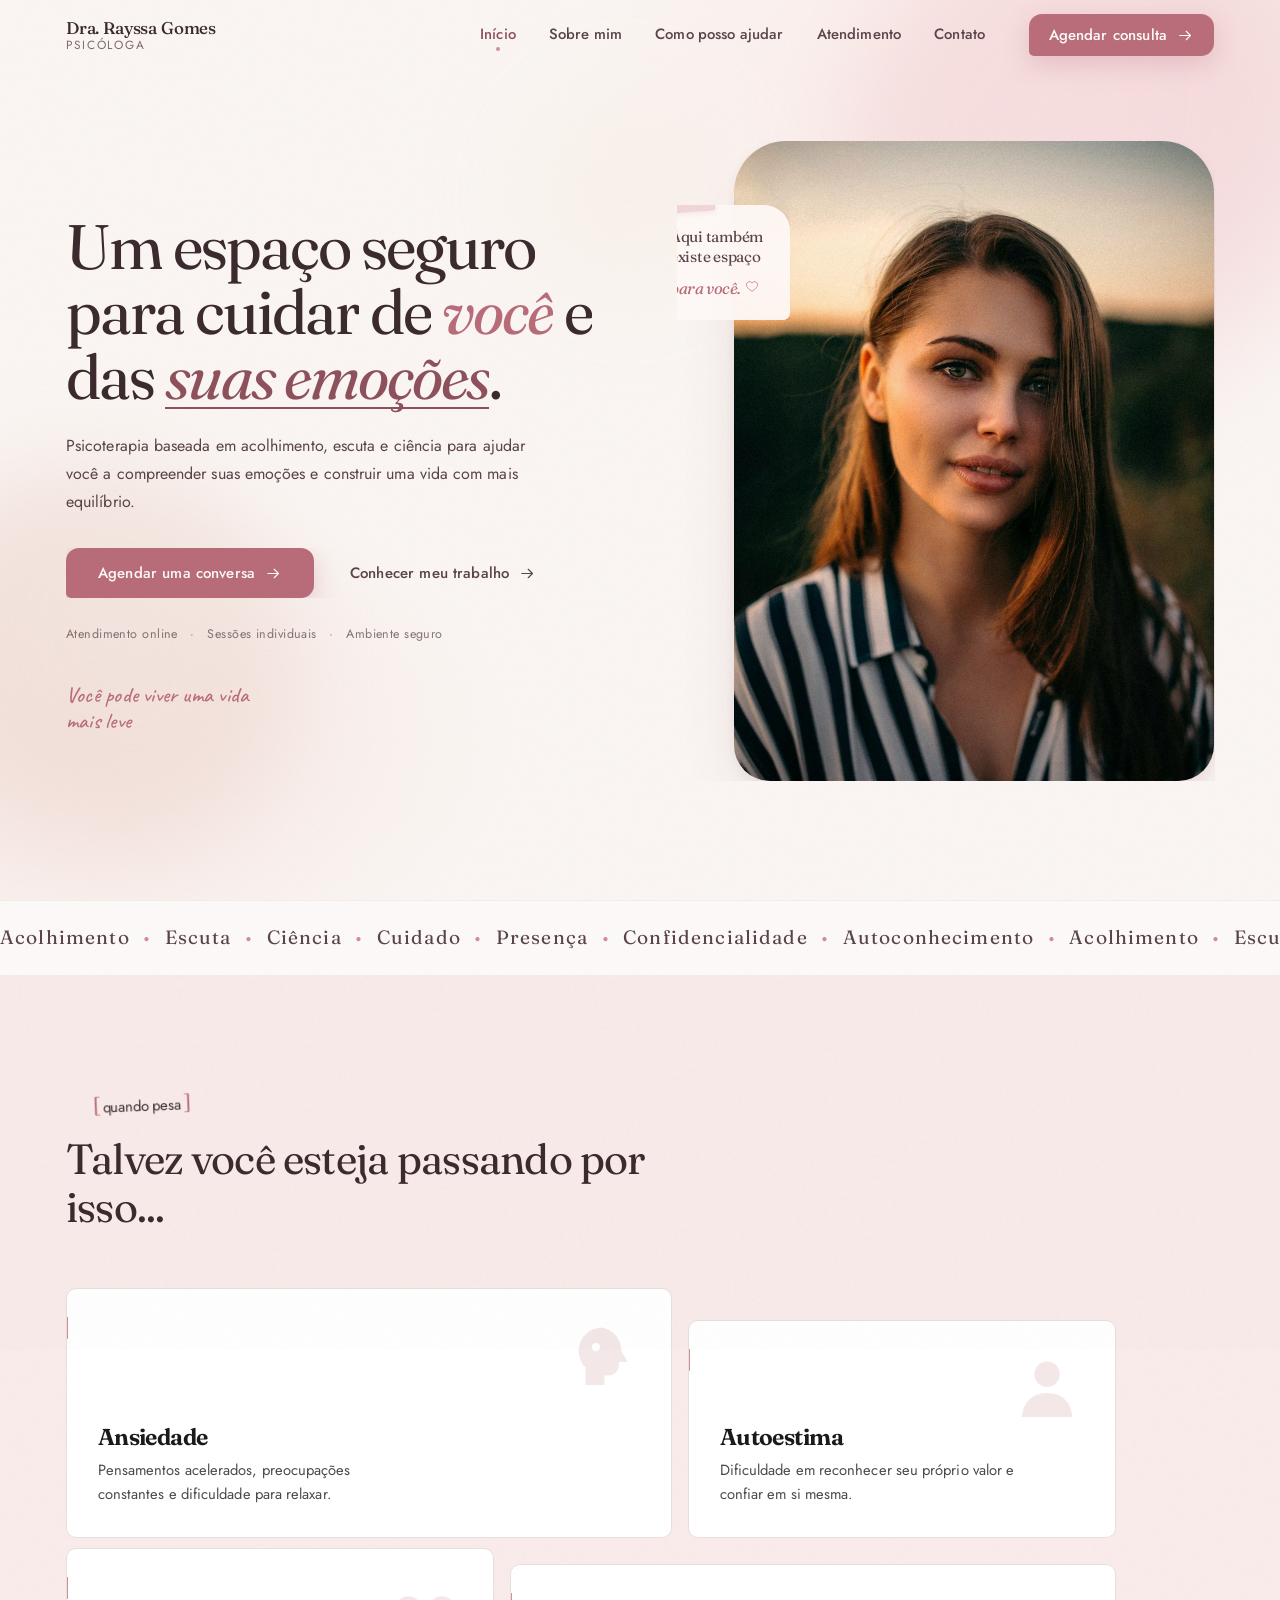
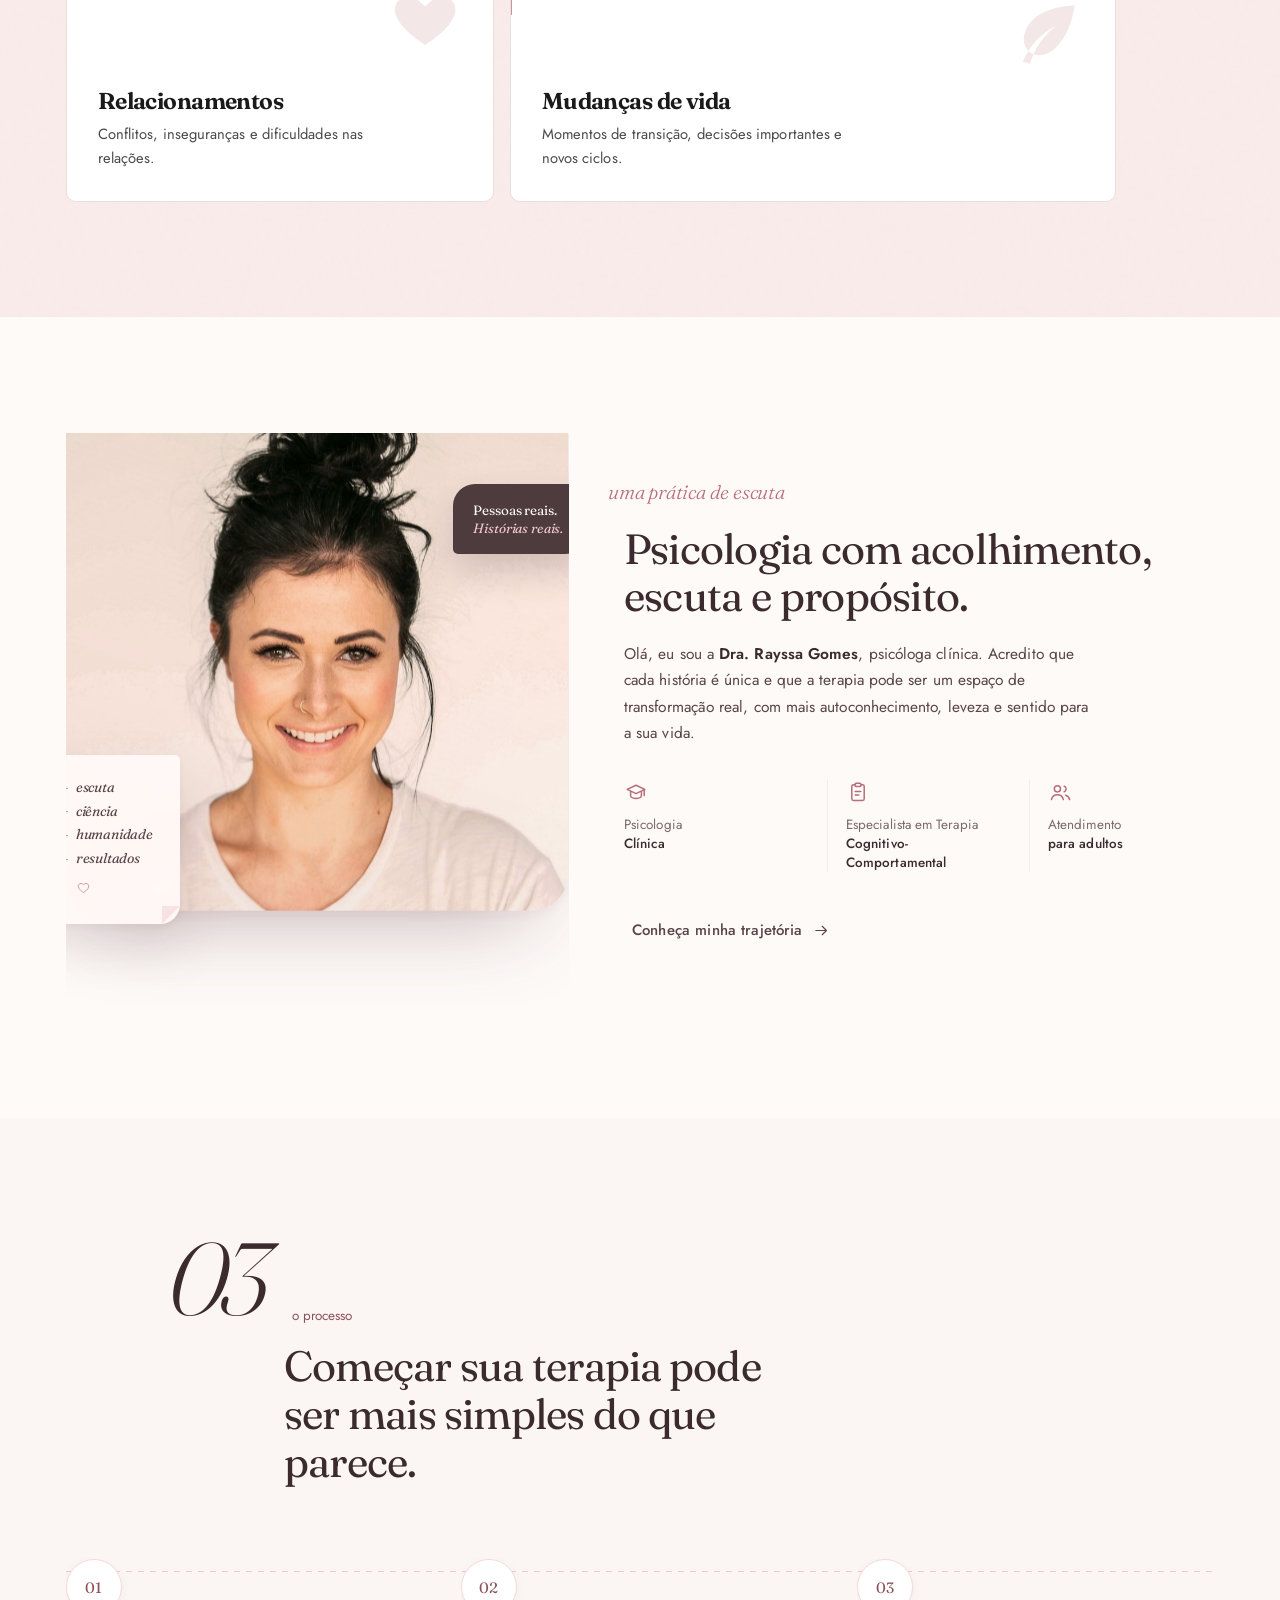
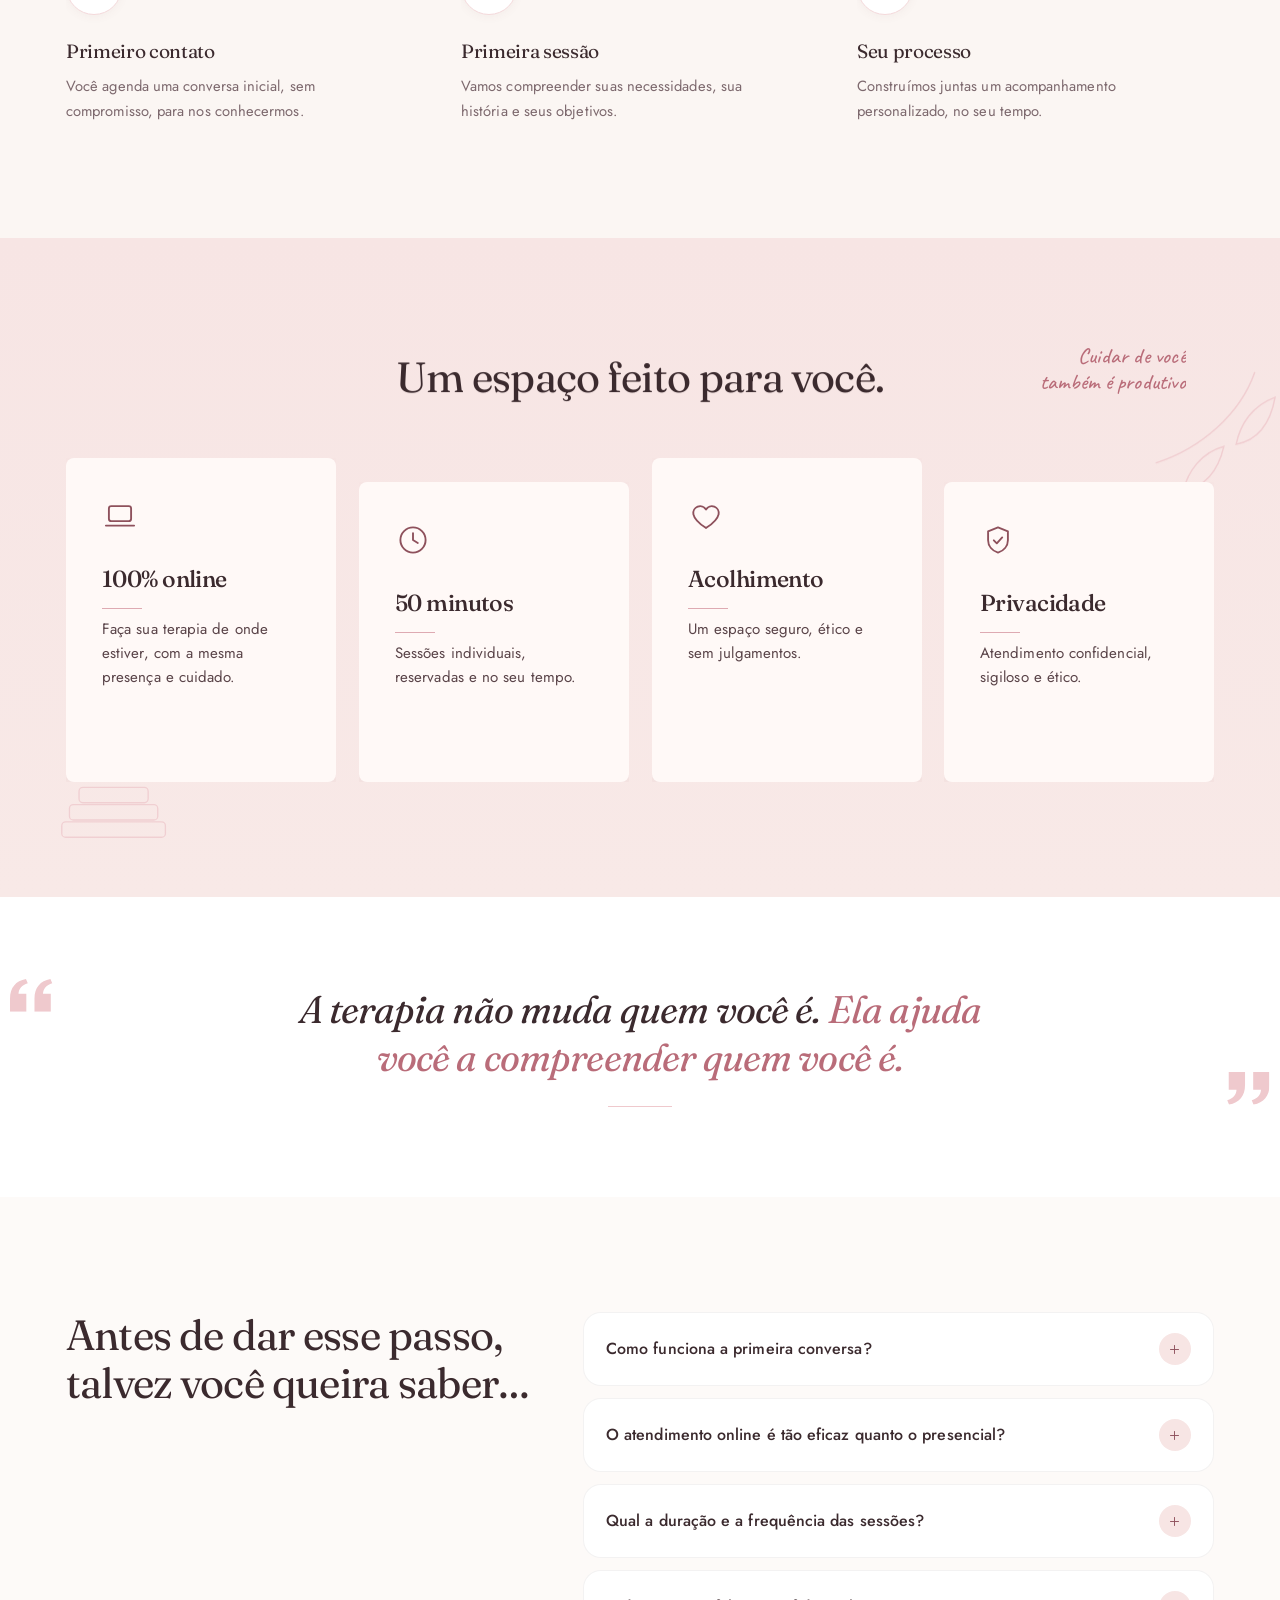
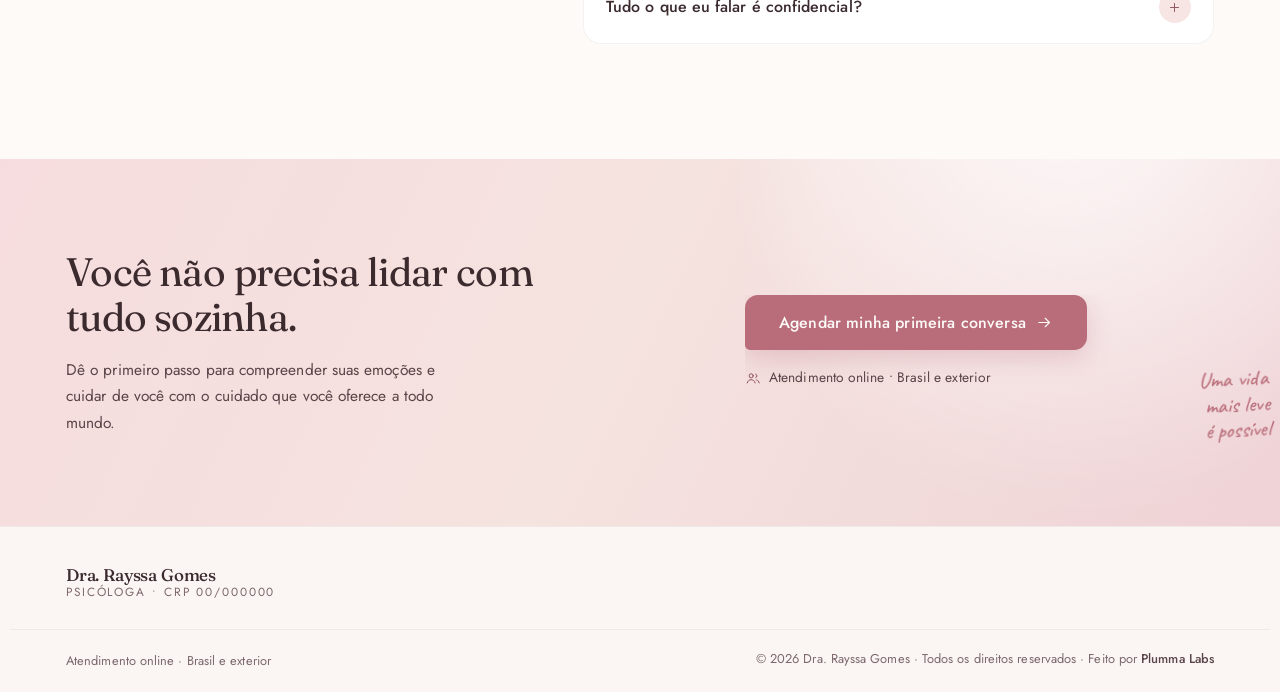
==== index.html @ 76b337b7 "add" ====
<!DOCTYPE html>
<html lang="pt-BR">

<head>
    <meta charset="utf-8">
    <meta name="viewport" content="width=device-width, initial-scale=1, viewport-fit=cover">
    <title>Dra. Rayssa Gomes — Psicóloga | Terapia online com acolhimento, escuta e propósito</title>
    <meta name="description"
        content="Psicoterapia online baseada em acolhimento, escuta e ciência. Um espaço seguro para compreender suas emoções e construir uma vida com mais equilíbrio. CRP 00/000000.">
    <meta name="theme-color" content="#FBF6F3">
    <meta property="og:title" content="Dra. Rayssa Gomes — Psicóloga Clínica">
    <meta property="og:description"
        content="Um espaço seguro para cuidar de você e das suas emoções. Terapia online, individual e confidencial.">
    <meta property="og:type" content="website">
    <meta property="og:locale" content="pt_BR">
    <link rel="icon"
        href="data:image/svg+xml,%3Csvg xmlns='http://www.w3.org/2000/svg' viewBox='0 0 32 32'%3E%3Ccircle cx='16' cy='16' r='15' fill='%23F3DCDD'/%3E%3Cpath d='M16 24c0-6 3-10 8-11-1 6-4 10-8 11Zm0 0c0-6-3-10-8-11 1 6 4 10 8 11Z' fill='%23C4757F'/%3E%3C/svg%3E">
    <link rel="stylesheet" href="assets/css/fonts.css">
    <link rel="preload" as="font" type="font/woff2"
        href="assets/fonts/6NU78FyLNQOQZAnv9bYEvDiIdE9Ea92uemAk_WBq8U_9v0c2Wa0KxC9TeA.woff2" crossorigin>
    <link rel="preload" as="font" type="font/woff2" href="assets/fonts/92zatBhPNqw73oTd4g.woff2" crossorigin>
    <link rel="preload" as="image" href="assets/img/hero.jpg">
    <link rel="stylesheet" href="assets/css/style.css">
</head>

<body>

    <!-- ===== Ícones / ilustrações (sprite SVG) ===== -->
    <svg width="0" height="0" style="position:absolute" aria-hidden="true" focusable="false">
        <defs>
            <symbol id="i-arrow" viewBox="0 0 24 24">
                <path d="M4 12h15m-6-6 6 6-6 6" />
            </symbol>
            <symbol id="i-brain" viewBox="0 0 24 24">
                <path
                    d="M12 4.6v15.2M9.6 4.9A3.2 3.2 0 0 0 5.1 8a2.8 2.8 0 0 0-1.4 5 3 3 0 0 0 1.6 4.6A3 3 0 0 0 9.6 20.3V4.9Zm4.8 0A3.2 3.2 0 0 1 18.9 8a2.8 2.8 0 0 1 1.4 5 3 3 0 0 1-1.6 4.6 3 3 0 0 1-4.3 2.7V4.9Z" />
            </symbol>
            <symbol id="i-self" viewBox="0 0 24 24">
                <circle cx="12" cy="8.4" r="3.6" />
                <path d="M4.8 20.2c1-3.6 3.8-5.6 7.2-5.6s6.2 2 7.2 5.6" />
            </symbol>
            <symbol id="i-heart" viewBox="0 0 24 24">
                <path
                    d="M12 20c-1-.7-7.4-4.5-8.4-9.1A4.6 4.6 0 0 1 12 7.6a4.6 4.6 0 0 1 8.4 3.3C19.4 15.5 13 19.3 12 20Z" />
            </symbol>
            <symbol id="i-leaf" viewBox="0 0 24 24">
                <path d="M20 4c0 9.2-5 14.4-12.2 15.4C7.2 10.2 11.6 4.9 20 4Z" />
                <path d="M7.6 20c1.3-4.6 4.2-8.2 8.4-10.4" />
            </symbol>
            <symbol id="i-mind-solid" viewBox="0 0 24 24">
                <path fill="currentColor" stroke="none"
                    d="M11.7 2.4a7.6 7.6 0 0 0-7.6 7.6c0 2.1.86 4 2.25 5.38V21h6.05v-3.08h1.38a3.35 3.35 0 0 0 3.35-3.35v-1.02H20l-2.13-3.42A7.6 7.6 0 0 0 11.7 2.4Zm-2.05 5a1.35 1.35 0 1 1 0 2.7 1.35 1.35 0 0 1 0-2.7Z" />
            </symbol>
            <symbol id="i-person-solid" viewBox="0 0 24 24">
                <circle cx="12" cy="7.2" r="4.1" fill="currentColor" stroke="none" />
                <path fill="currentColor" stroke="none"
                    d="M3.8 21c.55-5.05 3.45-7.75 8.2-7.75s7.65 2.7 8.2 7.75H3.8Z" />
            </symbol>
            <symbol id="i-heart-solid" viewBox="0 0 24 24">
                <path fill="currentColor" stroke="none"
                    d="M12 21S3.7 16.1 2.35 10.78C1.3 6.58 6.08 3.48 9.42 6.3L12 8.5l2.58-2.2c3.34-2.82 8.12.28 7.07 4.48C20.3 16.1 12 21 12 21Z" />
            </symbol>
            <symbol id="i-leaf-solid" viewBox="0 0 24 24">
                <path fill="currentColor" stroke="none"
                    d="M20.9 3.1C13.05 3.4 7.25 6.12 5.08 11.06c-1.25 2.85-.55 5.62 1.35 7.13 2.18 1.73 5.73 1.15 8.42-1.5 3.35-3.3 5.2-8.03 6.05-13.59ZM4.15 21.2c2.3-5.3 5.92-9.18 10.9-11.7-4.2 3.2-7.12 7.4-8.65 12.5l-2.25-.8Z" />
            </symbol>
            <symbol id="i-grad" viewBox="0 0 24 24">
                <path d="M3.2 9.4 12 5.2l8.8 4.2L12 13.6 3.2 9.4Z" />
                <path d="M6.6 11.4v4.3c0 1.5 2.5 2.7 5.4 2.7s5.4-1.2 5.4-2.7v-4.3M20.2 10v5.6" />
            </symbol>
            <symbol id="i-clip" viewBox="0 0 24 24">
                <path
                    d="M9 4.8H7.4A1.6 1.6 0 0 0 5.8 6.4v12.4a1.6 1.6 0 0 0 1.6 1.6h9.2a1.6 1.6 0 0 0 1.6-1.6V6.4a1.6 1.6 0 0 0-1.6-1.6H15" />
                <rect x="9" y="3.2" width="6" height="3.2" rx="1.2" />
                <path d="M9.2 11.4h5.6M9.2 15h3.6" />
            </symbol>
            <symbol id="i-users" viewBox="0 0 24 24">
                <circle cx="9.4" cy="8.8" r="3.1" />
                <path d="M3.4 19.6c.8-3.1 3.1-4.9 6-4.9s5.2 1.8 6 4.9" />
                <path d="M16.2 6.2a3 3 0 0 1 0 5.6M17.6 15.2c2.1.5 3.5 2.1 4 4.4" />
            </symbol>
            <symbol id="i-laptop" viewBox="0 0 24 24">
                <rect x="4.6" y="5.4" width="14.8" height="10" rx="1.6" />
                <path d="M2.6 18.4h18.8" />
            </symbol>
            <symbol id="i-clock" viewBox="0 0 24 24">
                <circle cx="12" cy="12" r="8.4" />
                <path d="M12 7.4V12l3.2 2" />
            </symbol>
            <symbol id="i-shield" viewBox="0 0 24 24">
                <path d="M12 3.6 5.4 6.2v5.9c0 4 2.8 7.1 6.6 8.3 3.8-1.2 6.6-4.3 6.6-8.3V6.2L12 3.6Z" />
                <path d="m9.2 12.2 2 2 3.6-3.9" />
            </symbol>
            <symbol id="i-check" viewBox="0 0 24 24">
                <circle cx="12" cy="12" r="8.6" />
                <path d="m8.4 12.2 2.4 2.4 4.8-5.2" />
            </symbol>
            <symbol id="i-quote" viewBox="0 0 48 36">
                <path
                    d="M0 36V21.6C0 9.6 6.4 2 17.6 0l2 4.8C13.2 6.8 9.6 11 9.4 16.4H18V36H0Zm27 0V21.6C27 9.6 33.4 2 44.6 0l2 4.8C40.2 6.8 36.6 11 36.4 16.4H45V36H27Z" />
            </symbol>
            <symbol id="i-ig" viewBox="0 0 24 24">
                <rect x="3.6" y="3.6" width="16.8" height="16.8" rx="5" />
                <circle cx="12" cy="12" r="3.9" />
                <circle cx="16.9" cy="7.1" r="1" />
            </symbol>
            <symbol id="i-whatsapp" viewBox="0 0 24 24">
                <path fill="currentColor" stroke="none"
                    d="M12.04 2A9.98 9.98 0 0 0 3.38 16.95L2 22l5.2-1.36A10 10 0 1 0 12.04 2Zm0 18.18a8.1 8.1 0 0 1-4.13-1.13l-.3-.18-3.08.81.82-3-.2-.31a8.13 8.13 0 1 1 6.89 3.81Zm4.46-6.09c-.24-.12-1.44-.71-1.66-.79-.22-.08-.38-.12-.54.12-.16.24-.62.79-.76.95-.14.16-.28.18-.52.06-.24-.12-1.03-.38-1.96-1.21-.72-.64-1.21-1.44-1.35-1.68-.14-.24-.01-.37.1-.49.11-.11.24-.28.36-.42.12-.14.16-.24.24-.4.08-.16.04-.3-.02-.42-.06-.12-.54-1.3-.74-1.78-.2-.47-.4-.41-.54-.42h-.46c-.16 0-.42.06-.64.3-.22.24-.84.82-.84 2s.86 2.32.98 2.48c.12.16 1.69 2.58 4.1 3.62.57.25 1.02.4 1.37.51.58.18 1.1.16 1.51.1.46-.07 1.44-.59 1.64-1.16.2-.57.2-1.06.14-1.16-.06-.1-.22-.16-.46-.28Z" />
            </symbol>
            <symbol id="i-mail" viewBox="0 0 24 24">
                <rect x="3.4" y="5.4" width="17.2" height="13.2" rx="2" />
                <path d="m4.4 7.2 7.6 5.6 7.6-5.6" />
            </symbol>
            <symbol id="i-plus" viewBox="0 0 24 24">
                <path d="M12 5.6v12.8M5.6 12h12.8" />
            </symbol>
            <symbol id="i-flower" viewBox="0 0 120 120">
                <path
                    d="M60 22c8 8 8 18 0 26-8-8-8-18 0-26Zm0 76c-8-8-8-18 0-26 8 8 8 18 0 26ZM22 60c8-8 18-8 26 0-8 8-18 8-26 0Zm76 0c-8 8-18 8-26 0 8-8 18-8 26 0Z" />
                <circle cx="60" cy="60" r="7" />
            </symbol>
        </defs>
    </svg>

    <a class="skip-link" href="#inicio">Ir para o conteúdo principal</a>

    <!-- ===== Preloader ===== -->
    <div class="loader" id="loader" aria-hidden="true">
        <div class="loader__inner">
            <span class="loader__name">Dra. Rayssa Gomes</span>
            <span class="loader__bar"><i></i></span>
        </div>
    </div>

    <!-- ===== Camada decorativa global ===== -->
    <div class="grain" aria-hidden="true"></div>
    <div class="progress" aria-hidden="true"><i id="progressBar"></i></div>
    <!-- ===== Cabeçalho ===== -->
    <header class="nav" id="nav">
        <div class="nav__inner wrap">
            <a class="brand" href="#inicio" aria-label="Dra. Rayssa Gomes — início">
               
                <span class="brand__text">
                    <strong>Dra. Rayssa Gomes</strong>
                    <em>Psicóloga</em>
                </span>
            </a>

            <nav class="nav__links" aria-label="Navegação principal">
                <a href="#inicio" class="button button--ghost nav__link is-active">Início</a>
                <a href="#sobre" class="button button--ghost nav__link">Sobre mim</a>
                <a href="#como-posso-ajudar" class="button button--ghost nav__link">Como posso ajudar</a>
                <a href="#atendimento" class="button button--ghost nav__link">Atendimento</a>
                <a href="#contato" class="button button--ghost nav__link">Contato</a>
            </nav>

            <a href="#contato" class="button button--primary button--compact nav__cta" data-whatsapp data-ripple>
                <span>Agendar consulta</span>
                <svg class="button__arrow" aria-hidden="true"><use href="#i-arrow" /></svg>
            </a>

            <button class="button button--icon burger" id="burger" aria-label="Abrir menu" aria-expanded="false" aria-controls="menu">
                <span></span><span></span>
            </button>
        </div>
    </header>

    <!-- ===== Menu mobile ===== -->
    <div class="menu" id="menu" aria-hidden="true">
        <div class="menu__bg" aria-hidden="true"></div>
        <nav class="menu__links" aria-label="Menu">
            <a href="#inicio"><i>01</i>Início</a>
            <a href="#sobre"><i>02</i>Sobre mim</a>
            <a href="#como-posso-ajudar"><i>03</i>Como posso ajudar</a>
            <a href="#atendimento"><i>04</i>Atendimento</a>
            <a href="#beneficios"><i>05</i>Benefícios</a>
            <a href="#contato"><i>06</i>Contato</a>
        </nav>
        <div class="menu__foot">
            <p class="script">Uma vida mais leve é possível</p>
            <a href="#contato" class="button button--primary" data-whatsapp data-ripple><span>Agendar consulta</span><svg class="button__arrow" aria-hidden="true">
                    <use href="#i-arrow" />
                </svg></a>
        </div>
    </div>

    <main id="inicio">

        <!-- ================= HERO ================= -->
        <section class="hero" id="hero">
            <div class="hero__bg" aria-hidden="true">
                <span class="blob blob--1" data-var data-parallax="0.06" data-mouse="0.05"></span>
                <span class="blob blob--2" data-var data-parallax="0.1" data-mouse="-0.04"></span>
                <span class="blob blob--3" data-var data-parallax="0.04"></span>
            </div>

            <div class="wrap hero__grid">
                <div class="hero__copy">

                    <h1 class="hero__title" data-split="chars">
                        Um espaço seguro para cuidar de <em>você</em> e das <em class="u">suas emoções</em>.
                    </h1>

                    <p class="hero__lead" data-reveal="up" data-delay="1">
                        Psicoterapia baseada em acolhimento, escuta e ciência para ajudar você a compreender
                        suas emoções e construir uma vida com mais equilíbrio.
                    </p>

                    <div class="hero__actions" data-reveal="up" data-delay="2">
                        <a href="#contato" class="button button--primary" data-whatsapp data-ripple>
                            <span>Agendar uma conversa</span>
                            <svg class="button__arrow" aria-hidden="true"><use href="#i-arrow" /></svg>
                        </a>
                        <a href="https://www.instagram.com/rayssagomespsi" class="button button--secondary">
                            <span>Conhecer meu trabalho</span>
                            <svg class="button__arrow" aria-hidden="true"><use href="#i-arrow" /></svg>
                        </a>
                    </div>

                    <p class="hero__trust" data-reveal="up" data-delay="3">
                        Atendimento online <span aria-hidden="true">·</span> Sessões individuais
                        <span aria-hidden="true">·</span> Ambiente seguro
                    </p>

                    <p class="script script--hero-note" data-reveal="fade" data-delay="4" aria-hidden="true">
                        Você pode viver uma vida mais leve
                    </p>
                </div>

                <div class="hero__visual" data-reveal="mask" data-delay="1">
                    <div class="hero__photo" data-mouse="0.018">
                        <img src="assets/img/hero.jpg" width="900" height="1200"
                            alt="Retrato da Dra. Rayssa Gomes sorrindo em luz natural" fetchpriority="high">
                        <span class="hero__wash" aria-hidden="true"></span>
                    </div>

                    <div class="note note--frame" data-reveal="scale" data-delay="4" aria-hidden="true">
                        <span>Aqui também<br>existe espaço<br><em>para você.</em></span>
                        <svg class="note__leaf" viewBox="0 0 24 24">
                            <use href="#i-heart" />
                        </svg>
                    </div>
                </div>
            </div>
        </section>

        <!-- ================= FAIXA / MARQUEE ================= -->
        <div class="marquee" aria-hidden="true">
            <div class="marquee__track" id="marqueeTrack">
                <span>Acolhimento<i>•</i>Escuta<i>•</i>Ciência<i>•</i>Cuidado<i>•</i>Presença<i>•</i>Confidencialidade<i>•</i>Autoconhecimento<i>•</i></span>
            </div>
        </div>

        <!-- ================= VOCÊ SE IDENTIFICA ================= -->
        <section class="sec sec--tint identify" id="como-posso-ajudar">
            <div class="wrap">
                <header class="sec__head">
                    <p class="eyebrow eyebrow--fragment" data-reveal="fade"><span aria-hidden="true">[</span> quando
                        pesa <span aria-hidden="true">]</span></p>
                    <h2 class="sec__title" data-split="words">Talvez você esteja passando por isso...</h2>
                </header>

                <ul class="care-grid" data-stagger>
                    <li class="care-card" data-reveal="up">
                        <span class="care-card__visual" aria-hidden="true"><svg class="ico"><use href="#i-mind-solid" /></svg></span>
                        <div class="care-card__copy">
                            <h3>Ansiedade</h3>
                            <p>Pensamentos acelerados, preocupações constantes e dificuldade para relaxar.</p>
                        </div>
                    </li>
                    <li class="care-card" data-reveal="up">
                        <span class="care-card__visual" aria-hidden="true"><svg class="ico"><use href="#i-person-solid" /></svg></span>
                        <div class="care-card__copy">
                            <h3>Autoestima</h3>
                            <p>Dificuldade em reconhecer seu próprio valor e confiar em si mesma.</p>
                        </div>
                    </li>
                    <li class="care-card" data-reveal="up">
                        <span class="care-card__visual" aria-hidden="true"><svg class="ico"><use href="#i-heart-solid" /></svg></span>
                        <div class="care-card__copy">
                            <h3>Relacionamentos</h3>
                            <p>Conflitos, inseguranças e dificuldades nas relações.</p>
                        </div>
                    </li>
                    <li class="care-card" data-reveal="up">
                        <span class="care-card__visual" aria-hidden="true"><svg class="ico"><use href="#i-leaf-solid" /></svg></span>
                        <div class="care-card__copy">
                            <h3>Mudanças de vida</h3>
                            <p>Momentos de transição, decisões importantes e novos ciclos.</p>
                        </div>
                    </li>
                </ul>
            </div>
        </section>

        <!-- ================= SOBRE ================= -->
        <section class="sec about" id="sobre">
            <div class="wrap about__grid">
                <div class="about__visual" data-reveal="clip">
                    <div class="about__photo" data-parallax="0.05">
                        <img src="assets/img/about.jpg" width="880" height="1000" loading="lazy"
                            alt="Dra. Rayssa Gomes em ambiente claro e acolhedor">
                        <span class="about__wash" aria-hidden="true"></span>
                    </div>
                    <div class="note note--list" aria-hidden="true">
                        <ul>
                            <li>Escuta</li>
                            <li>Ciência</li>
                            <li>Humanidade</li>
                            <li>Resultados</li>
                        </ul>
                        <svg class="note__leaf" viewBox="0 0 24 24">
                            <use href="#i-heart" />
                        </svg>
                    </div>
                    <div class="note note--stack" aria-hidden="true">
                        <span>Pessoas reais.<br><em>Histórias reais.</em></span>
                    </div>
                </div>

                <div class="about__copy">
                    <p class="eyebrow eyebrow--italic" data-reveal="fade">uma prática de escuta</p>
                    <h2 class="sec__title" data-split="words">Psicologia com acolhimento, escuta e propósito.</h2>
                    <p class="about__lead" data-reveal="up">
                        Olá, eu sou a <strong>Dra. Rayssa Gomes</strong>, psicóloga clínica. Acredito que cada
                        história é única e que a terapia pode ser um espaço de transformação real, com mais
                        autoconhecimento, leveza e sentido para a sua vida.
                    </p>

                    <ul class="feats" data-stagger>
                        <li data-reveal="up"><svg class="ico">
                                <use href="#i-grad" />
                            </svg><span>Psicologia<br><b>Clínica</b></span></li>
                        <li data-reveal="up"><svg class="ico">
                                <use href="#i-clip" />
                            </svg><span>Especialista em Terapia<br><b>Cognitivo-Comportamental</b></span></li>
                        <li data-reveal="up"><svg class="ico">
                                <use href="#i-users" />
                            </svg><span>Atendimento<br><b>para adultos</b></span></li>
                    </ul>

                    <a href="#atendimento" class="button button--secondary" data-reveal="up">
                        <span>Conheça minha trajetória</span>
                        <svg class="button__arrow" aria-hidden="true">
                            <use href="#i-arrow" />
                        </svg>
                    </a>
                </div>
            </div>
        </section>

        <!-- ================= COMO FUNCIONA ================= -->
        <section class="sec steps" id="atendimento">
            <div class="wrap">
                <header class="sec__head sec__head--steps">
                    <p class="eyebrow eyebrow--index" data-reveal="fade"><span>03</span><em>o processo</em></p>
                    <h2 class="sec__title" data-split="words">Começar sua terapia pode ser mais simples do que parece.
                    </h2>
                </header>

                <ol class="steps__list" id="stepsList">
                    <li class="step" data-reveal="up">
                        <span class="step__num">01</span>
                        <h3>Primeiro contato</h3>
                        <p>Você agenda uma conversa inicial, sem compromisso, para nos conhecermos.</p>
                    </li>
                    <li class="step" data-reveal="up">
                        <span class="step__num">02</span>
                        <h3>Primeira sessão</h3>
                        <p>Vamos compreender suas necessidades, sua história e seus objetivos.</p>
                    </li>
                    <li class="step" data-reveal="up">
                        <span class="step__num">03</span>
                        <h3>Seu processo</h3>
                        <p>Construímos juntas um acompanhamento personalizado, no seu tempo.</p>
                    </li>
                    <span class="steps__line" aria-hidden="true"><i id="stepsFill"></i></span>
                </ol>
            </div>
        </section>

        <!-- ================= BENEFÍCIOS ================= -->
        <section class="sec sec--tint benefits" id="beneficios">
            <span class="benefits__leaf" data-parallax="0.07" aria-hidden="true">
                <svg viewBox="0 0 200 260">
                    <path d="M150 20c-14 40-52 74-96 88" />
                    <path d="M170 44c-22 8-34 26-38 46 20-4 33-18 38-46Z" />
                    <path d="M120 92c-22 6-35 24-40 44 20-4 34-18 40-44Z" />
                    <path d="M72 146c-22 6-35 24-40 44 20-4 34-18 40-44Z" />
                </svg>
            </span>
            <span class="benefits__stack" aria-hidden="true">
                <svg viewBox="0 0 120 80">
                    <rect x="6" y="52" width="108" height="16" rx="4" />
                    <rect x="14" y="34" width="92" height="16" rx="4" />
                    <rect x="24" y="16" width="72" height="16" rx="4" />
                </svg>
            </span>

            <div class="wrap">
                <header class="sec__head sec__head--center">
                    <h2 class="sec__title" data-split="words">Um espaço feito para você.</h2>
                </header>

                <ul class="benefit-cards benefit-cards--editorial" data-stagger>
                    <li class="benefit-card" data-reveal="up">
                        <span class="benefit-card__ico" aria-hidden="true"><svg class="ico">
                                <use href="#i-laptop" />
                            </svg></span>
                        <h3>100% online</h3>
                        <span class="benefit-card__rule" aria-hidden="true"></span>
                        <p>Faça sua terapia de onde estiver, com a mesma presença e cuidado.</p>
                    </li>
                    <li class="benefit-card" data-reveal="up">
                        <span class="benefit-card__ico" aria-hidden="true"><svg class="ico">
                                <use href="#i-clock" />
                            </svg></span>
                        <h3>50 minutos</h3>
                        <span class="benefit-card__rule" aria-hidden="true"></span>
                        <p>Sessões individuais, reservadas e no seu tempo.</p>
                    </li>
                    <li class="benefit-card" data-reveal="up">
                        <span class="benefit-card__ico" aria-hidden="true"><svg class="ico">
                                <use href="#i-heart" />
                            </svg></span>
                        <h3>Acolhimento</h3>
                        <span class="benefit-card__rule" aria-hidden="true"></span>
                        <p>Um espaço seguro, ético e sem julgamentos.</p>
                    </li>
                    <li class="benefit-card" data-reveal="up">
                        <span class="benefit-card__ico" aria-hidden="true"><svg class="ico">
                                <use href="#i-shield" />
                            </svg></span>
                        <h3>Privacidade</h3>
                        <span class="benefit-card__rule" aria-hidden="true"></span>
                        <p>Atendimento confidencial, sigiloso e ético.</p>
                    </li>
                </ul>

                <p class="script script--benefits" data-reveal="fade" aria-hidden="true">Cuidar de você<br>também é
                    produtivo</p>
            </div>
        </section>

        <!-- ================= CITAÇÃO ================= -->
        <section class="quote">
            <div class="wrap quote__inner">
                <svg class="quote__mark quote__mark--l" viewBox="0 0 48 36" aria-hidden="true">
                    <use href="#i-quote" />
                </svg>
                <blockquote data-quote-reveal>
                    A terapia não muda quem você é. <em>Ela ajuda você a compreender quem você é.</em>
                </blockquote>
                <span class="quote__rule" aria-hidden="true"></span>
                <svg class="quote__mark quote__mark--r" viewBox="0 0 48 36" aria-hidden="true">
                    <use href="#i-quote" />
                </svg>
            </div>
        </section>

        <!-- ================= FAQ ================= -->
        <section class="sec faq">
            <div class="wrap faq__grid">
                <header class="sec__head">
                    <h2 class="sec__title" data-split="words">Antes de dar esse passo, talvez você queira saber…</h2>
                </header>

                <div class="faq__list" data-stagger>
                    <details class="qa" data-reveal="up" name="faq">
                        <summary><span>Como funciona a primeira conversa?</span><i class="qa__ico"><svg class="ico">
                                    <use href="#i-plus" />
                                </svg></i></summary>
                        <div class="qa__body">
                            <p>É um encontro online de 20 minutos, sem compromisso. Você conta um pouco do que está
                                vivendo, tira dúvidas e entendemos juntas se faz sentido seguir.</p>
                        </div>
                    </details>
                    <details class="qa" data-reveal="up" name="faq">
                        <summary><span>O atendimento online é tão eficaz quanto o presencial?</span><i
                                class="qa__ico"><svg class="ico">
                                    <use href="#i-plus" />
                                </svg></i></summary>
                        <div class="qa__body">
                            <p>Sim. A literatura científica aponta eficácia equivalente para a psicoterapia online em
                                quadros de ansiedade, humor e questões relacionais, quando há vínculo e método.</p>
                        </div>
                    </details>
                    <details class="qa" data-reveal="up" name="faq">
                        <summary><span>Qual a duração e a frequência das sessões?</span><i class="qa__ico"><svg
                                    class="ico">
                                    <use href="#i-plus" />
                                </svg></i></summary>
                        <div class="qa__body">
                            <p>As sessões duram 50 minutos e acontecem semanalmente. A constância é o que sustenta o
                                processo — mas o ritmo é sempre combinado com você.</p>
                        </div>
                    </details>
                    <details class="qa" data-reveal="up" name="faq">
                        <summary><span>Tudo o que eu falar é confidencial?</span><i class="qa__ico"><svg class="ico">
                                    <use href="#i-plus" />
                                </svg></i></summary>
                        <div class="qa__body">
                            <p>Absolutamente. O sigilo profissional é garantido pelo Código de Ética da Psicologia, com
                                as raras exceções previstas em lei, sempre conversadas com você.</p>
                        </div>
                    </details>
                </div>
            </div>
        </section>

        <!-- ================= CTA FINAL ================= -->
        <section class="cta" id="contato">
            <span class="cta__blob" aria-hidden="true"></span>
            <div class="wrap cta__inner">
                <div class="cta__copy">
                    <h2 class="cta__title" data-split="words">Você não precisa lidar com tudo sozinha.</h2>
                    <p data-reveal="up">Dê o primeiro passo para compreender suas emoções e cuidar de você com o cuidado
                        que você oferece a todo mundo.</p>
                </div>

                <div class="cta__actions" data-reveal="up">
                    <a href="#contato" class="button button--primary button--large" data-whatsapp data-ripple>
                        <span>Agendar minha primeira conversa</span>
                        <svg class="button__arrow" aria-hidden="true">
                            <use href="#i-arrow" />
                        </svg>
                    </a>
                    <p class="cta__meta"><svg class="ico">
                            <use href="#i-users" />
                        </svg>Atendimento online • Brasil e exterior</p>
                </div>

                <p class="script script--cta" aria-hidden="true">Uma vida<br>mais leve<br>é possível</p>
            </div>
        </section>

    </main>

    <!-- ================= RODAPÉ ================= -->
    <footer class="foot">
        <div class="wrap foot__inner">
            <div class="foot__brand">
                <span class="brand__text"><strong>Dra. Rayssa Gomes</strong><em>Psicóloga • CRP 00/000000</em></span>
            </div>
        </div>
        <div class="foot__base wrap">
            <span>Atendimento online · Brasil e exterior</span>
            <span>© 2026 Dra. Rayssa Gomes · Todos os direitos reservados · Feito por <a href="https://plumma.vercel.app" class="foot__link" target="_blank" rel="noopener noreferrer">Plumma Labs</a></span>
        </div>
    </footer>

    <!-- ===== Ação flutuante ===== -->
    <a href="#contato" class="fab" id="fab" data-whatsapp aria-label="Conversar pelo WhatsApp">
        <svg class="ico">
            <use href="#i-whatsapp" />
        </svg>
    </a>

    <script src="assets/js/main.js" defer></script>
</body>

</html>
---- assets/css/fonts.css ----
/* Fontes self-hosted — Fraunces, Jost, Caveat (subsets latin / latin-ext) */
/* latin-ext */
@font-face {
    font-family: 'Caveat';
    font-style: normal;
    font-weight: 500;
    font-display: swap;
    src: url(../fonts/Wnz6HAc5bAfYB2Q7aDYYmg8.woff2) format('woff2');
    unicode-range: U+0100-02BA, U+02BD-02C5, U+02C7-02CC, U+02CE-02D7, U+02DD-02FF, U+0304, U+0308, U+0329, U+1D00-1DBF, U+1E00-1E9F, U+1EF2-1EFF, U+2020, U+20A0-20AB, U+20AD-20C0, U+2113, U+2C60-2C7F, U+A720-A7FF;
}

/* latin */
@font-face {
    font-family: 'Caveat';
    font-style: normal;
    font-weight: 500;
    font-display: swap;
    src: url(../fonts/Wnz6HAc5bAfYB2Q7ZjYY.woff2) format('woff2');
    unicode-range: U+0000-00FF, U+0131, U+0152-0153, U+02BB-02BC, U+02C6, U+02DA, U+02DC, U+0304, U+0308, U+0329, U+2000-206F, U+20AC, U+2122, U+2191, U+2193, U+2212, U+2215, U+FEFF, U+FFFD;
}

/* latin-ext */
@font-face {
    font-family: 'Caveat';
    font-style: normal;
    font-weight: 600;
    font-display: swap;
    src: url(../fonts/Wnz6HAc5bAfYB2Q7aDYYmg8.woff2) format('woff2');
    unicode-range: U+0100-02BA, U+02BD-02C5, U+02C7-02CC, U+02CE-02D7, U+02DD-02FF, U+0304, U+0308, U+0329, U+1D00-1DBF, U+1E00-1E9F, U+1EF2-1EFF, U+2020, U+20A0-20AB, U+20AD-20C0, U+2113, U+2C60-2C7F, U+A720-A7FF;
}

/* latin */
@font-face {
    font-family: 'Caveat';
    font-style: normal;
    font-weight: 600;
    font-display: swap;
    src: url(../fonts/Wnz6HAc5bAfYB2Q7ZjYY.woff2) format('woff2');
    unicode-range: U+0000-00FF, U+0131, U+0152-0153, U+02BB-02BC, U+02C6, U+02DA, U+02DC, U+0304, U+0308, U+0329, U+2000-206F, U+20AC, U+2122, U+2191, U+2193, U+2212, U+2215, U+FEFF, U+FFFD;
}

/* latin-ext */
@font-face {
    font-family: 'Fraunces';
    font-style: italic;
    font-weight: 300 600;
    font-display: swap;
    src: url(../fonts/6NU58FyLNQOQZAnv9ZwNjucMHVn85Ni7emAe9lKqZTnbB-gzTK0K1ChjdPeQ_5Y.woff2) format('woff2');
    unicode-range: U+0100-02BA, U+02BD-02C5, U+02C7-02CC, U+02CE-02D7, U+02DD-02FF, U+0304, U+0308, U+0329, U+1D00-1DBF, U+1E00-1E9F, U+1EF2-1EFF, U+2020, U+20A0-20AB, U+20AD-20C0, U+2113, U+2C60-2C7F, U+A720-A7FF;
}

/* latin */
@font-face {
    font-family: 'Fraunces';
    font-style: italic;
    font-weight: 300 600;
    font-display: swap;
    src: url(../fonts/6NU58FyLNQOQZAnv9ZwNjucMHVn85Ni7emAe9lKqZTnbB-gzTK0K1ChjeveQ.woff2) format('woff2');
    unicode-range: U+0000-00FF, U+0131, U+0152-0153, U+02BB-02BC, U+02C6, U+02DA, U+02DC, U+0304, U+0308, U+0329, U+2000-206F, U+20AC, U+2122, U+2191, U+2193, U+2212, U+2215, U+FEFF, U+FFFD;
}

/* latin-ext */
@font-face {
    font-family: 'Fraunces';
    font-style: normal;
    font-weight: 300 700;
    font-display: swap;
    src: url(../fonts/6NU78FyLNQOQZAnv9bYEvDiIdE9Ea92uemAk_WBq8U_9v0c2Wa0KxCFTeO-U.woff2) format('woff2');
    unicode-range: U+0100-02BA, U+02BD-02C5, U+02C7-02CC, U+02CE-02D7, U+02DD-02FF, U+0304, U+0308, U+0329, U+1D00-1DBF, U+1E00-1E9F, U+1EF2-1EFF, U+2020, U+20A0-20AB, U+20AD-20C0, U+2113, U+2C60-2C7F, U+A720-A7FF;
}

/* latin */
@font-face {
    font-family: 'Fraunces';
    font-style: normal;
    font-weight: 300 700;
    font-display: swap;
    src: url(../fonts/6NU78FyLNQOQZAnv9bYEvDiIdE9Ea92uemAk_WBq8U_9v0c2Wa0KxC9TeA.woff2) format('woff2');
    unicode-range: U+0000-00FF, U+0131, U+0152-0153, U+02BB-02BC, U+02C6, U+02DA, U+02DC, U+0304, U+0308, U+0329, U+2000-206F, U+20AC, U+2122, U+2191, U+2193, U+2212, U+2215, U+FEFF, U+FFFD;
}

/* latin-ext */
@font-face {
    font-family: 'Jost';
    font-style: normal;
    font-weight: 300;
    font-display: swap;
    src: url(../fonts/92zatBhPNqw73ord4iYl.woff2) format('woff2');
    unicode-range: U+0100-02BA, U+02BD-02C5, U+02C7-02CC, U+02CE-02D7, U+02DD-02FF, U+0304, U+0308, U+0329, U+1D00-1DBF, U+1E00-1E9F, U+1EF2-1EFF, U+2020, U+20A0-20AB, U+20AD-20C0, U+2113, U+2C60-2C7F, U+A720-A7FF;
}

/* latin */
@font-face {
    font-family: 'Jost';
    font-style: normal;
    font-weight: 300;
    font-display: swap;
    src: url(../fonts/92zatBhPNqw73oTd4g.woff2) format('woff2');
    unicode-range: U+0000-00FF, U+0131, U+0152-0153, U+02BB-02BC, U+02C6, U+02DA, U+02DC, U+0304, U+0308, U+0329, U+2000-206F, U+20AC, U+2122, U+2191, U+2193, U+2212, U+2215, U+FEFF, U+FFFD;
}

/* latin-ext */
@font-face {
    font-family: 'Jost';
    font-style: normal;
    font-weight: 400;
    font-display: swap;
    src: url(../fonts/92zatBhPNqw73ord4iYl.woff2) format('woff2');
    unicode-range: U+0100-02BA, U+02BD-02C5, U+02C7-02CC, U+02CE-02D7, U+02DD-02FF, U+0304, U+0308, U+0329, U+1D00-1DBF, U+1E00-1E9F, U+1EF2-1EFF, U+2020, U+20A0-20AB, U+20AD-20C0, U+2113, U+2C60-2C7F, U+A720-A7FF;
}

/* latin */
@font-face {
    font-family: 'Jost';
    font-style: normal;
    font-weight: 400;
    font-display: swap;
    src: url(../fonts/92zatBhPNqw73oTd4g.woff2) format('woff2');
    unicode-range: U+0000-00FF, U+0131, U+0152-0153, U+02BB-02BC, U+02C6, U+02DA, U+02DC, U+0304, U+0308, U+0329, U+2000-206F, U+20AC, U+2122, U+2191, U+2193, U+2212, U+2215, U+FEFF, U+FFFD;
}

/* latin-ext */
@font-face {
    font-family: 'Jost';
    font-style: normal;
    font-weight: 500;
    font-display: swap;
    src: url(../fonts/92zatBhPNqw73ord4iYl.woff2) format('woff2');
    unicode-range: U+0100-02BA, U+02BD-02C5, U+02C7-02CC, U+02CE-02D7, U+02DD-02FF, U+0304, U+0308, U+0329, U+1D00-1DBF, U+1E00-1E9F, U+1EF2-1EFF, U+2020, U+20A0-20AB, U+20AD-20C0, U+2113, U+2C60-2C7F, U+A720-A7FF;
}

/* latin */
@font-face {
    font-family: 'Jost';
    font-style: normal;
    font-weight: 500;
    font-display: swap;
    src: url(../fonts/92zatBhPNqw73oTd4g.woff2) format('woff2');
    unicode-range: U+0000-00FF, U+0131, U+0152-0153, U+02BB-02BC, U+02C6, U+02DA, U+02DC, U+0304, U+0308, U+0329, U+2000-206F, U+20AC, U+2122, U+2191, U+2193, U+2212, U+2215, U+FEFF, U+FFFD;
}

/* latin-ext */
@font-face {
    font-family: 'Jost';
    font-style: normal;
    font-weight: 600;
    font-display: swap;
    src: url(../fonts/92zatBhPNqw73ord4iYl.woff2) format('woff2');
    unicode-range: U+0100-02BA, U+02BD-02C5, U+02C7-02CC, U+02CE-02D7, U+02DD-02FF, U+0304, U+0308, U+0329, U+1D00-1DBF, U+1E00-1E9F, U+1EF2-1EFF, U+2020, U+20A0-20AB, U+20AD-20C0, U+2113, U+2C60-2C7F, U+A720-A7FF;
}

/* latin */
@font-face {
    font-family: 'Jost';
    font-style: normal;
    font-weight: 600;
    font-display: swap;
    src: url(../fonts/92zatBhPNqw73oTd4g.woff2) format('woff2');
    unicode-range: U+0000-00FF, U+0131, U+0152-0153, U+02BB-02BC, U+02C6, U+02DA, U+02DC, U+0304, U+0308, U+0329, U+2000-206F, U+20AC, U+2122, U+2191, U+2193, U+2212, U+2215, U+FEFF, U+FFFD;
}
---- assets/css/style.css ----
/* ============================================================
   Dra. Rayssa Gomes — Psicóloga
   Folha de estilo principal
   0. Tokens · 1. Base · 2. Utilitários · 3. Componentes
   4. Seções · 5. Responsivo · 6. Movimento reduzido
   ============================================================ */

/* ---------- 0. TOKENS ---------- */
:root {
    --cream: #FBF6F3;
    --cream-2: #FDFAF8;
    --blush: #F7E5E4;
    --blush-2: #F3D8DA;
    --blush-3: #EFC9CD;
    --rose: #D18D98;
    --rose-dark: #B96C79;
    --rose-deep: #8E515C;
    --plum: #3B2A2E;
    --plum-soft: #5A4449;
    --muted: #7C686D;
    --sage: #A9BBA4;
    --line: rgba(59, 42, 46, .10);
    --line-soft: rgba(59, 42, 46, .06);
    --white: #fff;

    --font-display: 'Fraunces', 'Playfair Display', Georgia, 'Times New Roman', serif;
    --font-sans: 'Jost', ui-sans-serif, system-ui, -apple-system, 'Segoe UI', Roboto, sans-serif;
    --font-script: 'Caveat', 'Segoe Script', cursive;

    --r-xs: 12px;
    --r-sm: 18px;
    --r-md: 26px;
    --r-lg: 36px;
    --r-xl: 52px;
    --r-pill: 999px;

    --shadow-s: 0 2px 10px rgba(120, 72, 84, .05);
    --shadow-m: 0 18px 40px -22px rgba(120, 72, 84, .32), 0 2px 8px rgba(120, 72, 84, .05);
    --shadow-l: 0 44px 80px -40px rgba(120, 72, 84, .42), 0 4px 14px rgba(120, 72, 84, .06);

    --ease: cubic-bezier(.22, 1, .36, 1);
    --ease-soft: cubic-bezier(.4, 0, .2, 1);
    --ease-back: cubic-bezier(.34, 1.4, .5, 1);

    --wrap: 1260px;
    --pad: clamp(20px, 4.4vw, 56px);
    --sec-y: clamp(72px, 9vw, 148px);

    --nav-h: 84px;
}

/* ---------- 1. BASE ---------- */
*,
*::before,
*::after {
    box-sizing: border-box;
}

html {
    -webkit-text-size-adjust: 100%;
    scroll-behavior: smooth;
    scroll-padding-top: calc(var(--nav-h) + 18px);
    scrollbar-width: thin;
    scrollbar-color: rgba(185, 108, 121, .62) rgba(247, 229, 228, .32);
}

::-webkit-scrollbar {
    width: 9px;
    height: 9px;
}

::-webkit-scrollbar-track {
    background: rgba(247, 229, 228, .32);
}

::-webkit-scrollbar-thumb {
    background: rgba(185, 108, 121, .58);
    background-clip: padding-box;
    border: 2px solid transparent;
    border-radius: 999px;
}

::-webkit-scrollbar-thumb:hover {
    background: rgba(142, 81, 92, .72);
    background-clip: padding-box;
    border: 2px solid transparent;
}

body {
    margin: 0;
    background: var(--cream);
    color: var(--plum);
    font-family: var(--font-sans);
    font-size: clamp(15.5px, 1.02vw, 17.5px);
    font-weight: 400;
    line-height: 1.7;
    letter-spacing: .005em;
    overflow-x: hidden;
    -webkit-font-smoothing: antialiased;
    text-rendering: optimizeLegibility;
}

body.is-locked {
    overflow: hidden;
}

img {
    max-width: 100%;
    display: block;
    height: auto;
}

a {
    color: inherit;
    text-decoration: none;
}

button {
    font: inherit;
    color: inherit;
    background: none;
    border: 0;
    cursor: pointer;
}

ul,
ol {
    margin: 0;
    padding: 0;
    list-style: none;
}

h1,
h2,
h3,
h4 {
    margin: 0;
    font-family: var(--font-display);
    font-weight: 400;
    letter-spacing: -.018em;
}

p {
    margin: 0;
}

strong,
b {
    font-weight: 600;
}

::selection {
    background: var(--blush-2);
    color: var(--plum);
}

:focus-visible {
    outline: 2px solid var(--rose-dark);
    outline-offset: 3px;
    border-radius: 6px;
}

.ico {
    width: 1.15em;
    height: 1.15em;
    fill: none;
    stroke: currentColor;
    stroke-width: 1.5;
    stroke-linecap: round;
    stroke-linejoin: round;
    flex: none;
}

svg[viewBox="0 0 120 120"] use,
.ico use {
    pointer-events: none;
}

/* ---------- 2. UTILITÁRIOS ---------- */
.wrap {
    width: 100%;
    max-width: var(--wrap);
    margin-inline: auto;
    padding-inline: var(--pad);
}

.skip-link {
    position: fixed;
    top: 10px;
    left: 10px;
    z-index: 200;
    transform: translateY(-160%);
    background: var(--plum);
    color: #fff;
    padding: 10px 18px;
    border-radius: 10px;
    transition: transform .3s var(--ease);
}

.skip-link:focus {
    transform: none;
}

.eyebrow {
    margin: 0;
    color: var(--rose-deep);
    font-weight: 400;
    letter-spacing: -.01em;
    text-transform: none;
}

/* Cinco entradas, cinco vozes. Nenhuma delas funciona como badge. */
.eyebrow--plain {
    display: block;
    font-family: var(--font-sans);
    font-size: .88rem;
    line-height: 1.3;
    color: var(--plum-soft);
}

.eyebrow--fragment {
    display: flex;
    align-items: baseline;
    gap: .18em;
    margin-left: clamp(10px, 2.1vw, 28px);
    font-family: var(--font-sans);
    font-size: clamp(.92rem, 1.15vw, 1.08rem);
    line-height: 1.2;
    color: var(--plum);
    transform: rotate(-2.25deg);
}

.eyebrow--fragment span {
    color: var(--rose-dark);
    font-family: var(--font-display);
    font-size: 1.45em;
    font-weight: 400;
}

.eyebrow--italic {
    display: block;
    margin-left: clamp(-18px, -1.3vw, -8px);
    font-family: var(--font-display);
    font-size: clamp(1.12rem, 1.55vw, 1.48rem);
    font-style: italic;
    font-weight: 300;
    line-height: 1.15;
    color: var(--rose-dark);
}

.eyebrow--index {
    display: grid;
    grid-template-columns: auto 1fr;
    align-items: end;
    gap: clamp(14px, 1.6vw, 24px);
    color: var(--plum);
}

.eyebrow--index span {
    font-family: var(--font-display);
    font-size: clamp(4.8rem, 8vw, 8.2rem);
    font-style: italic;
    font-weight: 300;
    letter-spacing: -.075em;
    line-height: .68;
    padding: 10px;
}

.eyebrow--index em {
    padding-bottom: .12em;
    font-family: var(--font-sans);
    font-size: .84rem;
    font-style: normal;
    font-weight: 400;
    line-height: 1;
    color: var(--rose-deep);
}

.script {
    font-family: var(--font-script);
    color: var(--rose-dark);
    font-size: clamp(1.25rem, 1.7vw, 1.7rem);
    line-height: 1.18;
    letter-spacing: .01em;
}

/* ---------- 3. COMPONENTES ---------- */

/* Botões ------------------------------- */
.button {
    position: relative;
    isolation: isolate;
    display: inline-flex;
    align-items: center;
    justify-content: center;
    gap: 10px;
    min-height: 44px;
    border: 0;
    font-family: var(--font-sans);
    font-size: .9375rem;
    font-weight: 500;
    letter-spacing: .01em;
    line-height: 1.2;
    cursor: pointer;
    transition: transform .3s ease, box-shadow .3s ease, color .25s ease, background-color .25s ease, border-color .25s ease, opacity .25s ease;
}

.button__arrow {
    width: 17px;
    height: 17px;
    flex: none;
    fill: none;
    stroke: currentColor;
    stroke-width: 1.65;
    stroke-linecap: round;
    stroke-linejoin: round;
    transition: transform .3s ease;
}

.button--primary {
    overflow: hidden;
    padding: 16px 32px;
    border-radius: 13px 13px 13px 5px;
    color: var(--cream-2);
    background: var(--rose-dark);
    box-shadow: 0 8px 24px rgba(180, 100, 120, .25);
}

.button--primary:hover {
    transform: translateY(-2px);
    background: #A85F6C;
    box-shadow: 0 14px 30px rgba(180, 100, 120, .32);
}

.button--primary:hover::before {
    opacity: .9;
    transform: translate(-2px, 2px) rotate(10deg) scale(1.12);
}

.button--primary:hover .button__arrow,
.button--secondary:hover .button__arrow {
    transform: translateX(4px);
}

.button--primary:active {
    transform: translateY(0);
    box-shadow: 0 5px 14px rgba(180, 100, 120, .22);
}

.button--secondary {
    padding: 16px 8px;
    color: var(--plum-soft);
    background: transparent;
}

.button--secondary::after {
    content: "";
    position: absolute;
    right: 8px;
    bottom: 10px;
    left: 8px;
    height: 1px;
    background: currentColor;
    opacity: .7;
    transform: scaleX(0);
    transform-origin: left;
    transition: transform .3s ease;
}

.button--secondary:hover {
    color: var(--rose-deep);
}

.button--secondary:hover::after {
    transform: scaleX(1);
}

.button--secondary:active {
    transform: translateY(1px);
}

.button--ghost {
    min-height: 40px;
    padding: 10px 16px;
    border-radius: 10px;
    color: var(--rose-deep);
    background: transparent;
}

.button--ghost:hover {
    color: var(--rose-deep);
    background: rgba(209, 141, 152, .10);
}

.button--ghost:active {
    background: rgba(209, 141, 152, .17);
}

.button--icon {
    width: 40px;
    height: 40px;
    min-height: 40px;
    padding: 0;
    border: 1px solid var(--blush-2);
    border-radius: 50%;
    color: var(--plum-soft);
    background: var(--cream-2);
}

.button--icon:hover {
    color: var(--cream-2);
    background: var(--rose-dark);
    border-color: var(--rose-dark);
}

.button--icon:active {
    transform: scale(.96);
}

.button--compact {
    min-height: 42px;
    padding: 12px 20px;
}

.button--large {
    padding: 18px 34px;
    font-size: 1rem;
}

.button:focus-visible {
    outline: 2px solid var(--rose-deep);
    outline-offset: 4px;
}

.button:disabled,
.button[aria-disabled="true"],
.button.is-disabled {
    opacity: .42;
    cursor: not-allowed;
    pointer-events: none;
    transform: none;
    box-shadow: none;
}

.button__ripple {
    position: absolute;
    border-radius: 50%;
    transform: translate(-50%, -50%) scale(0);
    background: rgba(255, 255, 255, .45);
    pointer-events: none;
    animation: ripple .75s var(--ease-soft) forwards;
}

@keyframes ripple {
    to {
        transform: translate(-50%, -50%) scale(1);
        opacity: 0;
    }
}

/* Navegação ---------------------------- */
.nav {
    position: fixed;
    inset: 0 0 auto;
    z-index: 90;
    padding-block: 14px;
    transition: padding .5s var(--ease), background-color .5s var(--ease), box-shadow .5s var(--ease), backdrop-filter .5s;
}

.nav::after {
    content: "";
    position: absolute;
    inset: 0;
    z-index: -1;
    background: rgba(251, 246, 243, .82);
    backdrop-filter: blur(14px) saturate(1.2);
    border-bottom: 1px solid transparent;
    opacity: 0;
    transition: opacity .5s var(--ease), border-color .5s;
}

.nav.is-stuck {
    padding-block: 8px;
}

.nav.is-stuck::after {
    opacity: 1;
    border-bottom-color: var(--line-soft);
}

.nav__inner {
    display: flex;
    align-items: center;
    gap: clamp(14px, 2.4vw, 38px);
}

.brand {
    display: inline-flex;
    align-items: center;
    gap: 12px;
    margin-right: auto;
}

.brand__mark {
    width: 42px;
    height: 42px;
    flex: none;
    display: grid;
    place-items: center;
    border-radius: 50%;
    background: var(--blush);
    color: var(--rose-dark);
    transition: transform .7s var(--ease-back), background-color .5s;
}

.brand__mark svg {
    width: 22px;
    height: 22px;
    fill: none;
    stroke: currentColor;
    stroke-width: 4.4;
    stroke-linecap: round;
    stroke-linejoin: round;
}

.brand:hover .brand__mark {
    transform: rotate(90deg) scale(1.06);
    background: var(--blush-2);
}

.brand__text {
    display: flex;
    flex-direction: column;
    line-height: 1.15;
}

.brand__text strong {
    font-family: var(--font-display);
    font-size: 1.06rem;
    font-weight: 500;
    letter-spacing: -.01em;
}

.brand__text em {
    font-style: normal;
    font-size: .74rem;
    letter-spacing: .16em;
    text-transform: uppercase;
    color: var(--muted);
}

.nav__links {
    display: flex;
    align-items: center;
    gap: clamp(4px, .6vw, 10px);
}

.nav__link {
    position: relative;
    padding: .55em .85em;
    border-radius: 10px;
    font-size: .93rem;
    color: var(--plum-soft);
    transition: color .4s, background-color .4s;
}

.nav__link::after {
    content: "";
    position: absolute;
    left: 50%;
    bottom: .28em;
    translate: -50% 0;
    width: 4px;
    height: 4px;
    border-radius: 50%;
    background: var(--rose);
    transform: scale(0);
    transition: transform .45s var(--ease-back);
}

.nav__link:hover {
    color: var(--plum);
    background: rgba(209, 141, 152, .10);
}

.nav__link.is-active {
    color: var(--rose-deep);
}

.nav__link.is-active::after {
    transform: scale(1);
}

.burger {
    display: none;
    position: relative;
    flex: none;
}

.burger span {
    position: absolute;
    left: 50%;
    width: 19px;
    height: 1.5px;
    background: currentColor;
    border-radius: 2px;
    translate: -50% 0;
    transition: transform .5s var(--ease), top .4s var(--ease), opacity .3s;
}

.burger span:first-child {
    top: calc(50% - 4px);
}

.burger span:last-child {
    top: calc(50% + 4px);
}

.burger.is-open span:first-child {
    top: 50%;
    transform: translate(-50%, 0) rotate(45deg);
}

.burger.is-open span:last-child {
    top: 50%;
    transform: translate(-50%, 0) rotate(-45deg);
}

/* Menu mobile -------------------------- */
.menu {
    position: fixed;
    inset: 0;
    z-index: 80;
    display: flex;
    flex-direction: column;
    justify-content: center;
    gap: 34px;
    padding: calc(var(--nav-h) + 30px) var(--pad) 40px;
    clip-path: circle(0% at calc(100% - 46px) 46px);
    transition: clip-path .9s var(--ease);
    visibility: hidden;
}

.menu.is-open {
    clip-path: circle(150% at calc(100% - 46px) 46px);
    visibility: visible;
}

.menu__bg {
    position: absolute;
    inset: 0;
    z-index: -1;
    background:
        radial-gradient(90% 60% at 100% 0%, var(--blush-2), transparent 60%),
        radial-gradient(70% 50% at 0% 100%, #F6E7E2, transparent 65%),
        var(--cream);
}

.menu__links {
    display: flex;
    flex-direction: column;
    gap: 2px;
}

.menu__links a {
    display: flex;
    align-items: baseline;
    gap: 16px;
    font-family: var(--font-display);
    font-size: clamp(1.7rem, 7vw, 2.5rem);
    padding: .24em 0;
    border-bottom: 1px solid var(--line-soft);
    opacity: 0;
    transform: translateY(22px);
    transition: opacity .6s var(--ease), transform .6s var(--ease), color .4s;
}

.menu.is-open .menu__links a {
    opacity: 1;
    transform: none;
    transition-delay: calc(.16s + var(--i, 0) * .06s);
}

.menu__links a:hover {
    color: var(--rose-dark);
}

.menu__links i {
    font-family: var(--font-sans);
    font-style: normal;
    font-size: .72rem;
    letter-spacing: .16em;
    color: var(--rose);
}

.menu__foot {
    display: flex;
    flex-direction: column;
    gap: 16px;
    align-items: flex-start;
    opacity: 0;
    transition: opacity .6s .5s;
}

.menu.is-open .menu__foot {
    opacity: 1;
}

/* Preloader ---------------------------- */
.loader {
    position: fixed;
    inset: 0;
    z-index: 120;
    display: grid;
    place-items: center;
    background: var(--cream);
    transition: opacity .8s var(--ease), visibility .8s;
}

.loader.is-done {
    opacity: 0;
    visibility: hidden;
}

.loader__inner {
    display: flex;
    flex-direction: column;
    align-items: center;
    gap: 16px;
}

.loader__mark {
    width: 56px;
    height: 56px;
    fill: none;
    stroke: var(--rose);
    stroke-width: 3;
    stroke-linecap: round;
}

.loader__mark path,
.loader__mark circle {
    stroke-dasharray: 180;
    stroke-dashoffset: 180;
    animation: draw 1.5s var(--ease) forwards;
}

@keyframes draw {
    to {
        stroke-dashoffset: 0;
    }
}

.loader__name {
    font-family: var(--font-display);
    font-size: 1rem;
    letter-spacing: .22em;
    text-transform: uppercase;
    color: var(--muted);
    opacity: 0;
    animation: fadeUp .8s .35s var(--ease) forwards;
}

@keyframes fadeUp {
    from {
        opacity: 0;
        transform: translateY(8px)
    }

    to {
        opacity: 1;
        transform: none
    }
}

.loader__bar {
    width: 150px;
    height: 1.5px;
    background: var(--blush-2);
    overflow: hidden;
    border-radius: 2px;
}

.loader__bar i {
    display: block;
    height: 100%;
    width: 100%;
    background: var(--rose-dark);
    transform: scaleX(0);
    transform-origin: left;
    animation: load 1.5s var(--ease) forwards;
}

@keyframes load {
    to {
        transform: scaleX(1);
    }
}

/* Camadas globais ---------------------- */
.grain {
    position: fixed;
    inset: -50%;
    z-index: 70;
    pointer-events: none;
    opacity: .05;
    mix-blend-mode: multiply;
    background-image: url("data:image/svg+xml,%3Csvg xmlns='http://www.w3.org/2000/svg' width='160' height='160'%3E%3Cfilter id='n'%3E%3CfeTurbulence type='fractalNoise' baseFrequency='.82' numOctaves='3' stitchTiles='stitch'/%3E%3C/filter%3E%3Crect width='160' height='160' filter='url(%23n)'/%3E%3C/svg%3E");
    animation: grainShift 8s steps(6) infinite;
}

@keyframes grainShift {
    0% {
        transform: translate(0, 0)
    }

    20% {
        transform: translate(-3%, 2%)
    }

    40% {
        transform: translate(2%, -3%)
    }

    60% {
        transform: translate(-2%, -2%)
    }

    80% {
        transform: translate(3%, 1%)
    }

    100% {
        transform: translate(0, 0)
    }
}

.progress {
    position: fixed;
    inset: 0 0 auto;
    height: 2px;
    z-index: 100;
    pointer-events: none;
}

.progress i {
    display: block;
    height: 100%;
    width: 100%;
    transform: scaleX(0);
    transform-origin: 0 50%;
    background: linear-gradient(90deg, var(--blush-3), var(--rose-dark));
}

/* Ação flutuante ----------------------- */
.fab {
    position: fixed;
    right: clamp(16px, 2.4vw, 32px);
    bottom: clamp(16px, 2.4vw, 32px);
    z-index: 75;
    display: grid;
    place-items: center;
    width: 48px;
    height: 48px;
    padding: 0;
    border: 1px solid rgba(37, 211, 102, .34);
    border-radius: 50%;
    background: rgba(253, 250, 248, .94);
    color: #218C52;
    cursor: pointer;
    box-shadow: 0 8px 22px rgba(59, 42, 46, .10);
    opacity: 0;
    transform: translateY(24px) scale(.9);
    pointer-events: none;
    transition: opacity .6s var(--ease), transform .25s ease, color .25s ease, background-color .25s ease, border-color .25s ease, box-shadow .25s ease;
}

.fab.is-in {
    opacity: 1;
    transform: none;
    pointer-events: auto;
}

.fab:hover {
    transform: translateY(-2px);
    color: #fff;
    background: #25B961;
    border-color: #25B961;
    box-shadow: 0 12px 26px rgba(31, 143, 89, .22);
}

.fab:active {
    transform: translateY(0);
    box-shadow: 0 4px 12px rgba(31, 143, 89, .16);
}

.fab:focus-visible {
    outline: 2px solid #147A3D;
    outline-offset: 4px;
}

.fab .ico {
    width: 22px;
    height: 22px;
    fill: currentColor;
    stroke: none;
}

/* Reveals ------------------------------ */
[data-reveal] {
    will-change: transform, opacity;
}

[data-reveal="fade"] {
    opacity: 0;
    transition: opacity 1s var(--ease);
    transition-delay: calc(var(--d, 0) * 90ms);
}

[data-reveal="up"] {
    opacity: 0;
    transform: translateY(28px);
    transition: opacity 1.05s var(--ease), transform 1.05s var(--ease);
    transition-delay: calc(var(--d, 0) * 90ms);
}

[data-reveal="scale"] {
    opacity: 0;
    transform: scale(.9);
    transition: opacity .9s var(--ease), transform 1s var(--ease-back);
    transition-delay: calc(var(--d, 0) * 90ms);
}

[data-reveal="mask"] {
    opacity: 0;
    clip-path: inset(0 0 100% 0);
    transform: scale(1.03);
    transition: opacity .9s var(--ease), clip-path 1.3s var(--ease), transform 1.6s var(--ease);
    transition-delay: calc(var(--d, 0) * 90ms);
}

[data-reveal="clip"] {
    opacity: 0;
    clip-path: polygon(0 100%, 100% 100%, 100% 100%, 0 100%);
    transform: scale(1.02);
    transition: opacity .8s, clip-path 1.4s var(--ease), transform 1.6s var(--ease);
    transition-delay: calc(var(--d, 0) * 90ms);
}

[data-reveal].is-in {
    opacity: 1;
    transform: none;
    clip-path: inset(0 0 0 0);
}

.eyebrow--fragment.is-in {
    transform: rotate(-2.25deg);
}

/* Split text */
.split-w {
    display: inline-block;
    overflow: hidden;
    padding-bottom: .14em;
    margin-bottom: -.14em;
    vertical-align: bottom;
}

.split-i,
.split-c {
    display: inline-block;
    will-change: transform;
}

.split-i {
    transform: translateY(115%);
    transition: transform 1.05s var(--ease);
    transition-delay: calc(var(--d, 0) * 26ms);
}

.split-c {
    transform: translateY(115%) rotate(4deg);
    transition: transform .9s var(--ease);
    transition-delay: calc(var(--d, 0) * 15ms);
}

.is-in .split-i,
.is-in .split-c {
    transform: none;
}

.u {
    position: relative;
    font-style: italic;
    color: var(--rose-dark);
    background-image: linear-gradient(currentColor, currentColor);
    background-repeat: no-repeat;
    background-position: 0 92%;
    background-size: 0% 2px;
    transition: background-size 1.1s .55s var(--ease);
}

.is-in .u {
    background-size: 100% 2px;
}

/* ---------- 4. SEÇÕES ---------- */

/* HERO -------------------------------- */
.hero {
    position: relative;
    overflow: hidden;
    padding-top: calc(var(--nav-h) + clamp(28px, 5vw, 0px));
    padding-bottom: clamp(56px, 7vw, 110px);
    min-height: 100svh;
    display: flex;
    flex-direction: column;
    justify-content: center;
    background:
        radial-gradient(75% 55% at 88% 8%, #FBE9E6 0%, transparent 58%),
        radial-gradient(60% 50% at 4% 82%, #F7E7E3 0%, transparent 60%),
        var(--cream);
}

.hero__bg {
    position: absolute;
    inset: 0;
    pointer-events: none;
    z-index: 0;
}

.blob {
    position: absolute;
    border-radius: 50%;
    filter: blur(46px);
    opacity: .62;
}

.blob--1 {
    width: 44vw;
    height: 44vw;
    right: -10vw;
    top: -8vw;
    background: radial-gradient(circle at 35% 35%, #F6D9DA, #F3D3D6 45%, transparent 70%);
    animation: float1 17s var(--ease-soft) infinite alternate;
}

.blob--2 {
    width: 32vw;
    height: 32vw;
    left: -9vw;
    bottom: 2vw;
    background: radial-gradient(circle at 60% 40%, #F2E4DC, #EFD9D2 50%, transparent 72%);
    animation: float2 21s var(--ease-soft) infinite alternate;
}

.blob--3 {
    width: 22vw;
    height: 22vw;
    left: 38%;
    top: 4vw;
    background: radial-gradient(circle at 50% 50%, #F7ECDF, transparent 70%);
    animation: float1 26s var(--ease-soft) infinite alternate-reverse;
}

@keyframes float1 {
    from {
        transform: translate3d(var(--px, 0px), var(--py, 0px), 0) scale(1);
    }

    to {
        transform: translate3d(calc(var(--px, 0px) - 3%), calc(var(--py, 0px) + 5%), 0) scale(1.12);
    }
}

@keyframes float2 {
    from {
        transform: translate3d(var(--px, 0px), var(--py, 0px), 0) scale(1.06);
    }

    to {
        transform: translate3d(calc(var(--px, 0px) + 4%), calc(var(--py, 0px) - 4%), 0) scale(.96);
    }
}

.hero__grid {
    position: relative;
    z-index: 1;
    display: grid;
    grid-template-columns: 1.02fr .98fr;
    gap: clamp(28px, 4vw, 64px);
    align-items: center;
}

.hero__title {
    font-size: clamp(2.35rem, 4.9vw, 4.35rem);
    line-height: 1.04;
    letter-spacing: -.032em;
    font-weight: 400;
    margin: 26px 0 22px;
    max-width: 16ch;
}

.hero__title em {
    font-style: italic;
    color: var(--rose-dark);
}

.hero__title em.u {
    color: var(--rose-deep);
}

.hero__lead {
    color: var(--plum-soft);
    max-width: 46ch;
    font-size: clamp(1rem, 1.1vw, 1.1rem);
    line-height: 1.75;
}

.hero__actions {
    display: flex;
    flex-wrap: wrap;
    align-items: center;
    gap: 18px 28px;
    margin-top: 32px;
}

.hero__trust {
    max-width: 58ch;
    margin-top: 26px;
    color: rgba(90, 68, 73, .72);
    font-size: .78rem;
    font-weight: 400;
    line-height: 1.7;
    letter-spacing: .035em;
}

.hero__trust span {
    margin-inline: .65em;
    color: var(--rose-dark);
}

.hero__visual {
    position: relative;
    isolation: isolate;
}

.hero__photo {
    position: relative;
    z-index: 1;
    overflow: hidden;
    border-radius: var(--r-xl) var(--r-xl) var(--r-lg) var(--r-lg);
    aspect-ratio: 3/4;
    max-width: 480px;
    margin-left: auto;
    box-shadow: var(--shadow-l);
    background: var(--blush);
}

.note {
    z-index: 10;
}

.hero__photo img {
    width: 100%;
    height: 100%;
    object-fit: cover;
    object-position: 50% 28%;
    transform: scale(1.06);
    transition: transform 1.6s var(--ease);
}

.hero__photo:hover img {
    transform: scale(1.11);
}

.hero__wash {
    position: absolute;
    inset: 0;
    pointer-events: none;
    background: linear-gradient(180deg, rgba(247, 229, 228, .06) 0%, rgba(209, 141, 152, .08) 55%, rgba(142, 81, 92, .22) 100%),
        radial-gradient(80% 50% at 100% 100%, rgba(247, 229, 228, .5), transparent 60%);
    mix-blend-mode: multiply;
}

.note--frame {
    position: absolute;
    left: -5%;
    top: 10%;
    width: 140px;
    padding: 22px 20px 20px;
    border: 0;
    border-radius: 5px 26px 7px 20px;
    background: rgba(255, 249, 247, .94);
    backdrop-filter: blur(12px);
    box-shadow: 0 22px 48px rgba(107, 61, 73, .16), 0 3px 10px rgba(107, 61, 73, .07);
    font-family: var(--font-display);
    font-size: .96rem;
    font-weight: 400;
    line-height: 1.28;
    letter-spacing: -.018em;
    color: var(--plum-soft);
    pointer-events: none;
}

.note--frame::before {
    content: "";
    position: absolute;
    top: -7px;
    left: 19px;
    width: 46px;
    height: 14px;
    border-radius: 2px;
    background: rgba(239, 201, 205, .72);
    box-shadow: 0 2px 5px rgba(107, 61, 73, .08);
    transform: rotate(-4deg);
}

.note--frame.is-in {
    animation: noteDrift 5.8s cubic-bezier(.45, 0, .3, 1) infinite alternate;
}

.note--frame em {
    display: inline-block;
    margin-top: 4px;
    font-style: italic;
    font-size: 1.08em;
    color: var(--rose-dark);
    letter-spacing: -.025em;
}

.note__leaf {
    width: 14px;
    height: 14px;
    margin-top: 6px;
    color: var(--rose);
    fill: none;
    stroke: currentColor;
    stroke-width: 1.4;
}

.note--frame .note__leaf {
    width: 16px;
    height: 16px;
    margin-top: 12px;
}

@keyframes noteDrift {
    from {
        transform: translate3d(0, 0, 0) rotate(-2deg);
    }

    to {
        transform: translate3d(2px, -7px, 0) rotate(-.75deg);
    }
}

@keyframes bob {
    from {
        transform: translateY(0)
    }

    to {
        transform: translateY(-12px)
    }
}

.chip {
    position: absolute;
    z-index: 5;
    display: flex;
    align-items: center;
    gap: 11px;
    padding: 12px 18px 12px 12px;
    border-radius: var(--r-pill);
    background: rgba(255, 255, 255, .9);
    backdrop-filter: blur(10px);
    border: 1px solid rgba(255, 255, 255, .9);
    box-shadow: var(--shadow-m);
    animation: bob 6s var(--ease-soft) infinite alternate;
}

.chip--stat {
    right: -3%;
    top: 12%;
    animation-delay: -2s;
}

.chip--crp {
    right: 2%;
    bottom: 16%;
    animation-delay: -4s;
}

.foot__link {
    display: inline-flex;
    align-items: center;
    gap: .6em;
    font-weight: 500;
    color: var(--plum-soft);
    position: relative;
    padding-bottom: .35em;
}

.chip__ico {
    width: 34px;
    height: 34px;
    flex: none;
    border-radius: 50%;
    display: grid;
    place-items: center;
    background: var(--blush);
    color: var(--rose-deep);
}

.chip__txt {
    display: flex;
    flex-direction: column;
    line-height: 1.2;
}

.chip__txt b {
    font-family: var(--font-display);
    font-size: 1.02rem;
    font-weight: 500;
}

.chip__txt i {
    font-style: normal;
    font-size: .72rem;
    color: var(--muted);
    letter-spacing: .04em;
}

.script--hero-note {
    margin-top: clamp(26px, 3vw, 40px);
    transform: rotate(-2.5deg);
    max-width: 22ch;
}

.script--hero-right {
    position: absolute;
    right: -4%;
    top: 42%;
    max-width: 8ch;
    transform: rotate(4deg);
}

.scroll-hint {
    position: relative;
    z-index: 1;
    margin: clamp(38px, 4vw, 60px) auto 0;
    display: inline-flex;
    align-items: center;
    gap: 12px;
    font-size: .74rem;
    letter-spacing: .2em;
    text-transform: uppercase;
    color: var(--muted);
    align-self: center;
}

.scroll-hint__line {
    width: 52px;
    height: 1px;
    background: var(--blush-3);
    position: relative;
    overflow: hidden;
}

.scroll-hint__line i {
    position: absolute;
    inset: 0;
    background: var(--rose-dark);
    transform-origin: left;
    animation: slide 2.4s var(--ease) infinite;
}

@keyframes slide {
    0% {
        transform: translateX(-100%)
    }

    55% {
        transform: translateX(0)
    }

    100% {
        transform: translateX(100%)
    }
}

/* MARQUEE ----------------------------- */
.marquee {
    position: relative;
    overflow: hidden;
    border-block: 1px solid var(--line-soft);
    background: rgba(255, 255, 255, .5);
    padding: clamp(14px, 1.6vw, 22px) 0;
}

.marquee__track {
    display: flex;
    width: max-content;
    animation: marquee 42s linear infinite;
}

.marquee__track span {
    display: block;
    white-space: nowrap;
    font-family: var(--font-display);
    font-size: clamp(1rem, 1.5vw, 1.35rem);
    letter-spacing: .06em;
    color: var(--plum-soft);
}

.marquee__track i {
    font-style: normal;
    color: var(--rose);
    margin-inline: .7em;
}

@keyframes marquee {
    to {
        transform: translateX(-50%);
    }
}

/* Layout de seção --------------------- */
.sec {
    position: relative;
    padding-block: var(--sec-y);
    overflow: hidden;
}

.sec--tint {
    background: linear-gradient(180deg, var(--blush) 0%, #F8E9E7 100%);
}

.identify {
    background-color: #F9EBEA;
    background-image: url("data:image/svg+xml,%3Csvg viewBox='0 0 180 180' xmlns='http://www.w3.org/2000/svg'%3E%3Cfilter id='noise'%3E%3CfeTurbulence type='fractalNoise' baseFrequency='.82' numOctaves='3' stitchTiles='stitch'/%3E%3CfeColorMatrix type='saturate' values='0'/%3E%3CfeComponentTransfer%3E%3CfeFuncA type='table' tableValues='0 .04'/%3E%3C/feComponentTransfer%3E%3C/filter%3E%3Crect width='100%25' height='100%25' filter='url(%23noise)' opacity='.38'/%3E%3C/svg%3E");
}

.sec__head {
    display: flex;
    flex-direction: column;
    align-items: flex-start;
    gap: 20px;
    margin-bottom: clamp(38px, 4.4vw, 64px);
}

.sec__head--center {
    align-items: center;
    text-align: center;
}

.sec__head--center .sec__title {
    max-width: 24ch;
}

.sec__head--steps {
    align-items: flex-start;
    text-align: left;
    padding-left: clamp(0px, 7vw, 96px);
}

.sec__head--steps .sec__title {
    max-width: 20ch;
    margin-left: clamp(44px, 10vw, 150px);
}

.sec__head--split {
    flex-direction: row;
    justify-content: space-between;
    align-items: flex-end;
    gap: 30px;
    flex-wrap: wrap;
}

.sec__title {
    font-size: clamp(1.85rem, 3.3vw, 3.05rem);
    line-height: 1.13;
    max-width: 24ch;
}

.sec__blob {
    position: absolute;
    border-radius: 50%;
    filter: blur(60px);
    pointer-events: none;
}

.sec__blob--left {
    width: 26vw;
    height: 26vw;
    left: -12vw;
    top: 8%;
    background: radial-gradient(circle, #FBE7E4, transparent 70%);
}

.sec__blob--right {
    width: 30vw;
    height: 30vw;
    right: -13vw;
    bottom: -6%;
    background: radial-gradient(circle, #F5DEDC, transparent 70%);
}

/* Quarteto editorial cinético ---------- */
.care-grid {
    display: grid;
    grid-template-columns: repeat(12, minmax(0, 1fr));
    gap: 16px;
    max-width: 1050px;
}

.care-card {
    position: relative;
    display: flex;
    min-height: 218px;
    overflow: hidden;
    padding: clamp(25px, 2.4vw, 34px);
    text-align: left;
    border: 1px solid #E7DEDE;
    border-radius: 10px;
    background: #FFFFFF;
    translate: 0 0;
    transition: border-color .3s ease, background-color .3s ease, translate .4s var(--ease);
}

.care-card[data-reveal="up"] {
    transition-property: opacity, transform, border-color, background-color, translate;
    transition-duration: .8s, .8s, .3s, .3s, .4s;
    transition-timing-function: var(--ease), var(--ease), ease, ease, var(--ease);
    transition-delay: calc(var(--d, 0) * 90ms), calc(var(--d, 0) * 90ms), 0s, 0s, 0s;
}

.care-card::before {
    content: "";
    position: absolute;
    top: 28px;
    left: -1px;
    width: 2px;
    height: 42px;
    background: #A54F4F;
    opacity: .6;
    transform: scaleY(.52);
    transform-origin: top;
    animation: careMarker 5.8s ease-in-out infinite;
    animation-play-state: paused;
}

.care-card:nth-child(1) {
    grid-column: 1 / span 7;
    min-height: 238px;
}

.care-card:nth-child(2) {
    grid-column: 8 / span 5;
    margin-top: 32px;
}

.care-card:nth-child(3) {
    grid-column: 1 / span 5;
    margin-top: -6px;
}

.care-card:nth-child(4) {
    grid-column: 6 / span 7;
    min-height: 238px;
    margin-top: 10px;
}

.care-card__visual {
    position: absolute;
    top: clamp(24px, 2.4vw, 34px);
    right: clamp(24px, 2.4vw, 34px);
    color: #A54F4F;
    opacity: .13;
    animation: careDrift 7.4s ease-in-out infinite;
    animation-play-state: paused;
    transition: opacity .35s ease, color .35s ease;
}

.care-card__visual .ico {
    width: clamp(58px, 5.8vw, 78px);
    height: clamp(58px, 5.8vw, 78px);
    fill: currentColor;
    stroke: none;
}

.care-card:nth-child(2)::before,
.care-card:nth-child(2) .care-card__visual {
    animation-delay: -1.6s;
}

.care-card:nth-child(3)::before,
.care-card:nth-child(3) .care-card__visual {
    animation-delay: -3.1s;
}

.care-card:nth-child(4)::before,
.care-card:nth-child(4) .care-card__visual {
    animation-delay: -4.5s;
}

.care-card.is-in::before,
.care-card.is-in .care-card__visual {
    animation-play-state: running;
}

.care-card.is-in:hover {
    translate: 0 -3px;
    border-color: #CFA8A8;
    background: #FFFCFC;
}

.care-card.is-in:hover::before,
.care-card.is-in:hover .care-card__visual {
    animation-play-state: paused;
}

.care-card.is-in:hover .care-card__visual {
    color: #914343;
    opacity: .24;
}

.care-card__copy {
    align-self: flex-end;
    position: relative;
    z-index: 1;
    max-width: 40ch;
    padding-right: clamp(18px, 4vw, 64px);
}

.care-card h3 {
    margin-bottom: 9px;
    color: #1A1A1A;
    font-family: var(--font-display);
    font-size: clamp(1.4rem, 1.8vw, 1.78rem);
    font-weight: 650;
    line-height: 1.08;
    letter-spacing: -.025em;
}

.care-card p {
    color: #4A4A4A;
    font-family: var(--font-sans);
    font-size: .92rem;
    line-height: 1.6;
}

@keyframes careDrift {
    0%, 100% { transform: translate3d(0, 0, 0) rotate(-1deg); }
    50% { transform: translate3d(0, -4px, 0) rotate(1deg); }
}

@keyframes careMarker {
    0%, 100% { opacity: .38; transform: scaleY(.48); }
    50% { opacity: .82; transform: scaleY(1); }
}

/* SOBRE ------------------------------- */
.about {
    background: var(--cream-2);
}

.about__grid {
    display: grid;
    grid-template-columns: .92fr 1.08fr;
    gap: clamp(30px, 4.4vw, 74px);
    align-items: center;
}

.about__visual {
    position: relative;
    isolation: isolate;
}

.about__photo {
    position: relative;
    z-index: 1;
    overflow: hidden;
    border-radius: var(--r-lg) var(--r-xs) var(--r-lg) var(--r-lg);
    aspect-ratio: .88;
    box-shadow: var(--shadow-l);
    background: var(--blush);
}

.about__photo img {
    width: 100%;
    height: 100%;
    object-fit: cover;
    object-position: 50% 22%;
}

.about__wash {
    position: absolute;
    inset: 0;
    background: linear-gradient(200deg, rgba(247, 229, 228, .35), rgba(209, 141, 152, .12) 60%, rgba(142, 81, 92, .14));
    mix-blend-mode: multiply;
}

.note--list {
    position: absolute;
    left: -6%;
    bottom: 14%;
    min-width: 144px;
    padding: 24px 24px 20px;
    border: 0;
    border-radius: 24px 5px 20px 7px;
    background: rgba(255, 249, 247, .95);
    backdrop-filter: blur(12px);
    box-shadow: 0 24px 52px rgba(107, 61, 73, .15), 0 3px 10px rgba(107, 61, 73, .06);
    animation: noteListDrift 6.6s cubic-bezier(.45, 0, .3, 1) infinite alternate;
    pointer-events: none;
}

.note--list::after {
    content: "";
    position: absolute;
    right: 0;
    bottom: 0;
    width: 18px;
    height: 18px;
    background: linear-gradient(135deg, rgba(239, 201, 205, .45) 0 49%, transparent 51%);
    border-radius: 0 0 18px 0;
}

.note--list ul {
    display: flex;
    flex-direction: column;
    gap: 7px;
}

.note--list li {
    position: relative;
    padding-left: 16px;
    font-family: var(--font-display);
    font-size: .88rem;
    font-style: italic;
    line-height: 1.18;
    letter-spacing: -.015em;
    text-transform: lowercase;
    color: var(--plum-soft);
}

.note--list li::before {
    content: "";
    position: absolute;
    left: 0;
    top: .62em;
    width: 8px;
    height: 1px;
    background: var(--rose);
}

.note--list .note__leaf {
    width: 15px;
    height: 15px;
    margin: 14px 0 0 16px;
}

.note--stack {
    position: absolute;
    right: -3%;
    top: 9%;
    padding: 18px 20px 17px;
    border: 0;
    border-radius: 22px 5px 18px 5px;
    background: rgba(59, 42, 46, .9);
    backdrop-filter: blur(10px);
    box-shadow: 0 18px 38px rgba(59, 42, 46, .2);
    font-family: var(--font-display);
    font-size: .84rem;
    font-weight: 400;
    line-height: 1.28;
    letter-spacing: -.01em;
    color: var(--cream-2);
    animation: noteStackDrift 7.4s -2s cubic-bezier(.45, 0, .3, 1) infinite alternate;
    pointer-events: none;
}

.note--stack em {
    font-style: italic;
    color: var(--blush-3);
}

@keyframes noteListDrift {
    from {
        transform: translate3d(0, 0, 0) rotate(-1.4deg);
    }

    to {
        transform: translate3d(-2px, -6px, 0) rotate(-2.2deg);
    }
}

@keyframes noteStackDrift {
    from {
        transform: translate3d(0, 0, 0) rotate(2deg);
    }

    to {
        transform: translate3d(2px, -5px, 0) rotate(1deg);
    }
}

.about__copy .sec__title {
    margin: 22px 0 20px;
}

.about__lead {
    color: var(--plum-soft);
    max-width: 52ch;
}

.about__lead strong {
    color: var(--plum);
}

.feats {
    display: grid;
    grid-template-columns: repeat(3, 1fr);
    gap: 18px;
    margin: 34px 0 32px;
}

.feats li {
    display: flex;
    flex-direction: column;
    gap: 12px;
    font-size: .84rem;
    line-height: 1.4;
    color: var(--muted);
    padding-right: 8px;
}

.feats li+li {
    border-left: 1px solid var(--line-soft);
    padding-left: 18px;
}

.feats .ico {
    width: 24px;
    height: 24px;
    color: var(--rose-dark);
}

.feats b {
    display: block;
    color: var(--plum);
    font-weight: 500;
}

/* COMO FUNCIONA ----------------------- */
.steps__list {
    position: relative;
    display: grid;
    grid-template-columns: repeat(3, 1fr);
    gap: clamp(22px, 3vw, 54px);
    padding-top: 16px;
}

.step {
    position: relative;
    z-index: 1;
    padding-top: 76px;
}

.step__num {
    position: absolute;
    top: 0;
    left: 0;
    width: 56px;
    height: 56px;
    display: grid;
    padding: 15px;
    place-items: center;
    border-radius: 50%;
    background: var(--white);
    border: 1px solid var(--blush-2);
    font-family: var(--font-display);
    font-size: .94rem;
    color: var(--rose-deep);
    box-shadow: var(--shadow-s);
    transition: transform .7s var(--ease-back), background-color .5s, color .5s;
}

.step:hover .step__num {
    transform: scale(1.08) rotate(-8deg);
    background: var(--blush);
}

.step h3 {
    font-size: 1.2rem;
    margin-bottom: 6px;
}

.step p {
    color: var(--muted);
    font-size: .92rem;
    max-width: 34ch;
}

.steps__line {
    position: absolute;
    z-index: 0;
    left: 0;
    right: 0;
    top: 28px;
    height: 1px;
    background: repeating-linear-gradient(90deg, var(--blush-3) 0 6px, transparent 6px 12px);
}

.steps__line i {
    display: block;
    height: 100%;
    width: 100%;
    background: var(--rose-dark);
    transform: scaleX(0);
    transform-origin: left;
}

/* BENEFÍCIOS -------------------------- */
.benefits {
    isolation: isolate;
}

.benefits__leaf {
    position: absolute;
    right: -2%;
    bottom: 4%;
    width: clamp(120px, 16vw, 220px);
    color: var(--blush-3);
    opacity: .85;
}

.benefits__leaf svg {
    width: 100%;
    height: auto;
    fill: none;
    stroke: currentColor;
    stroke-width: 1.4;
    stroke-linecap: round;
}

.benefits__stack {
    position: absolute;
    left: var(--pad);
    bottom: 6%;
    width: clamp(80px, 9vw, 130px);
    color: var(--blush-3);
    opacity: .8;
}

.benefits__stack svg {
    width: 100%;
    fill: none;
    stroke: currentColor;
    stroke-width: 1.4;
}

.script--benefits {
    position: absolute;
    right: calc(var(--pad) + clamp(10px, 3vw, 60px));
    top: calc(var(--sec-y) - 10px);
    text-align: right;
    transform: rotate(3deg);
}

.benefit-cards {
    display: grid;
    grid-template-columns: repeat(4, minmax(0, 1fr));
    gap: clamp(16px, 1.8vw, 24px);
}

.benefit-card {
    position: relative;
    min-height: 300px;
    padding: 40px 36px 32px;
    border-radius: 8px;
    background: #FFF9F7;
    box-shadow: 0 18px 48px rgba(142, 81, 92, .08);
    transition: transform .3s ease, box-shadow .3s ease, background-color .3s ease;
}

.benefit-card:nth-child(even) {
    margin-top: 24px;
}

.benefit-card:hover {
    transform: translateY(-4px);
    background: #FFFBF9;
    box-shadow: 0 26px 58px rgba(142, 81, 92, .15);
}

.benefit-card__ico {
    position: relative;
    z-index: 0;
    isolation: isolate;
    display: grid;
    place-items: center;
    width: 36px;
    height: 36px;
    margin-bottom: 32px;
    color: var(--rose-deep);
    transition: color .3s ease;
}

.benefit-card__ico::before {
    content: "";
    position: absolute;
    z-index: -1;
    inset: -8px;
    border-radius: 48% 52% 44% 56% / 55% 42% 58% 45%;
    opacity: 0;
    transform: scale(.55) rotate(-10deg);
    transition: opacity .3s ease, transform .3s ease;
}

.benefit-card__ico .ico {
    position: relative;
    z-index: 1;
    width: 100%;
    height: 100%;
    stroke-width: 1.25;
    transform-origin: 50% 55%;
    transition: transform .3s ease, filter .3s ease, stroke-width .3s ease;
}

.benefit-card:hover .benefit-card__ico {
    color: var(--rose-dark);
}

.benefit-card:hover .benefit-card__ico::before {
    opacity: 1;
    transform: scale(1) rotate(7deg);
}

.benefit-card:hover .benefit-card__ico .ico {
    stroke-width: 1.55;
    transform: translate3d(2px, -3px, 0) rotate(-5deg) scale(1.08);
    filter: drop-shadow(0 5px 5px rgba(142, 81, 92, .18));
}

.benefit-card h3 {
    margin: 0;
    font-family: var(--font-display);
    font-size: clamp(1.45rem, 1.75vw, 1.72rem);
    font-weight: 500;
    line-height: 1.12;
    letter-spacing: -.025em;
    color: var(--plum);
}

.benefit-card__rule {
    display: block;
    width: 40px;
    height: 1px;
    margin: 16px 0 8px;
    background: var(--rose);
    opacity: .72;
    transition: width .3s ease, opacity .3s ease;
}

.benefit-card:hover .benefit-card__rule {
    width: 64px;
    opacity: 1;
}

.benefit-card p {
    margin: 0;
    font-family: var(--font-sans);
    font-size: .94rem;
    font-weight: 400;
    line-height: 1.6;
    color: var(--plum-soft);
}

/* CITAÇÃO ----------------------------- */
.quote {
    padding-block: clamp(64px, 7vw, 120px);
    background: white;
}

.quote__inner {
    position: relative;
    display: flex;
    flex-direction: column;
    align-items: center;
    text-align: center;
    gap: 24px;
}

.quote blockquote {
    margin: 0;
    max-width: 30ch;
    font-family: var(--font-display);
    font-style: italic;
    font-size: clamp(1.5rem, 3vw, 2.65rem);
    line-height: 1.24;
    letter-spacing: -.022em;
    color: var(--plum);
}

.quote blockquote em {
    font-style: italic;
    color: var(--rose-dark);
}

.quote__mark {
    position: absolute;
    width: clamp(30px, 3.4vw, 46px);
    fill: var(--blush-3);
}

.quote__mark--l {
    left: 0;
    top: -6%;
}

.quote__mark--r {
    right: 0;
    bottom: 2%;
    transform: rotate(180deg);
}

.quote__rule {
    display: block;
    width: 64px;
    height: 1.5px;
    background: var(--blush-3);
}

.quote .split-i {
    transition-duration: .7s;
}

/* FAQ --------------------------------- */
.faq {
    background: var(--cream-2);
}

.faq__grid {
    display: grid;
    grid-template-columns: .85fr 1.15fr;
    gap: clamp(30px, 4vw, 70px);
    align-items: start;
}

.faq__note {
    color: var(--muted);
    max-width: 34ch;
    margin-top: -4px;
}

.faq__grid .button {
    align-self: flex-start;
    margin-top: 6px;
}

.faq__list {
    display: flex;
    flex-direction: column;
    gap: 12px;
}

.qa {
    background: var(--white);
    border: 1px solid var(--line-soft);
    border-radius: var(--r-sm);
    overflow: hidden;
    transition: box-shadow .5s var(--ease), border-color .5s;
}

.qa[open] {
    box-shadow: var(--shadow-m);
    border-color: transparent;
}

.qa summary {
    display: flex;
    align-items: center;
    justify-content: space-between;
    gap: 18px;
    padding: 20px 22px;
    cursor: pointer;
    list-style: none;
    font-size: 1rem;
    font-weight: 500;
    color: var(--plum);
}

.qa summary::-webkit-details-marker {
    display: none;
}

.qa__ico {
    width: 32px;
    height: 32px;
    flex: none;
    display: grid;
    place-items: center;
    border-radius: 50%;
    background: var(--blush);
    color: var(--rose-deep);
    transition: transform .5s var(--ease-back), background-color .4s;
}

.qa__ico .ico {
    width: 15px;
    height: 15px;
}

.qa[open] .qa__ico {
    transform: rotate(135deg);
    background: var(--blush-2);
}

.qa__body {
    overflow: hidden;
}

.qa__body p {
    padding: 0 22px 22px;
    color: var(--muted);
    font-size: .93rem;
    max-width: 62ch;
}

/* CTA FINAL --------------------------- */
.cta {
    position: relative;
    overflow: hidden;
    padding-block: clamp(56px, 7vw, 100px);
    background: linear-gradient(115deg, #F6DCDE 0%, #F5E3DF 48%, #EFD2D6 100%);
}

.cta__blob {
    position: absolute;
    width: 60vw;
    height: 60vw;
    right: -20vw;
    top: -30vw;
    border-radius: 50%;
    background: radial-gradient(circle at 40% 40%, rgba(255, 255, 255, .85), transparent 66%);
    filter: blur(30px);
    animation: float1 22s var(--ease-soft) infinite alternate;
    pointer-events: none;
}

.cta__inner {
    position: relative;
    z-index: 1;
    display: grid;
    grid-template-columns: 1.15fr .85fr;
    gap: clamp(24px, 3.4vw, 54px);
    align-items: center;
}

.cta__title {
    font-size: clamp(1.75rem, 3.1vw, 2.85rem);
    line-height: 1.14;
    max-width: 20ch;
}

.cta__copy p {
    margin-top: 18px;
    color: var(--plum-soft);
    max-width: 44ch;
}

.cta__actions {
    display: flex;
    flex-direction: column;
    gap: 16px;
    align-items: flex-start;
}

.cta__meta {
    display: inline-flex;
    align-items: center;
    gap: .6em;
    font-size: .86rem;
    color: var(--plum-soft);
}

.cta__meta .ico {
    color: var(--rose-deep);
}

.script--cta {
    position: absolute;
    right: 0;
    bottom: -8px;
    text-align: right;
    transform: rotate(-3deg);
}

/* RODAPÉ ------------------------------ */
.foot {
    background: var(--cream);
    border-top: 1px solid var(--line-soft);
    padding-top: clamp(28px, 3vw, 42px);
}

.foot__inner {
    display: flex;
    justify-content: space-between;
    align-items: center;
    gap: 28px;
}

.foot__brand {
    display: flex;
    align-items: center;
    gap: 12px;
}

.foot__base {
    margin-top: clamp(22px, 2.4vw, 34px);
    padding-block: 18px;
    border-top: 1px solid var(--line-soft);
    display: flex;
    justify-content: space-between;
    align-items: center;
    gap: 16px;
    flex-wrap: wrap;
    font-size: .8rem;
    color: var(--muted);
}

.foot__top {
    display: inline-flex;
    align-items: center;
    gap: .55em;
    font-size: .86rem;
    color: var(--rose-deep);
}

.foot__top .ico {
    transform: rotate(-90deg);
    transition: transform .5s var(--ease);
}

.foot__top:hover .ico {
    transform: rotate(-90deg) translateX(5px);
}

/* ---------- 5. RESPONSIVO ---------- */
@media (max-width:1180px) {
    .nav__links {
        display: none;
    }

    .burger {
        display: block;
    }

    .nav__cta {
        margin-left: 0;
    }

    .care-grid {
        grid-template-columns: repeat(2, 1fr);
    }

    .care-card:nth-child(n) {
        grid-column: auto;
        grid-row: auto;
        min-height: 224px;
        margin-top: 0;
    }

    .care-card:nth-child(even) {
        margin-top: 16px;
    }

    .benefit-cards {
        grid-template-columns: repeat(2, minmax(0, 1fr));
    }
}

@media (max-width:1000px) {
    .hero__grid {
        grid-template-columns: 1fr;
        gap: 46px;
    }

    .hero__visual {
        order: -1;
    }

    .hero__photo {
        margin-inline: auto;
        max-width: min(440px, 86vw);
    }

    .hero__copy {
        text-align: left;
    }

    .hero__title {
        max-width: 20ch;
    }

    .script--hero-right {
        right: 0;
        top: auto;
        bottom: 32%;
    }

    .about__grid {
        grid-template-columns: 1fr;
        gap: 44px;
    }

    .about__visual {
        max-width: 520px;
        margin-inline: auto;
    }

    .steps__list {
        grid-template-columns: 1fr;
        gap: 34px;
    }

    .steps__line {
        left: 28px;
        top: 0;
        bottom: 0;
        right: auto;
        width: 1px;
        height: auto;
        background: repeating-linear-gradient(180deg, var(--blush-3) 0 6px, transparent 6px 12px);
    }

    .steps__line i {
        transform-origin: top;
        transform: scaleY(0);
    }

    .step {
        padding-top: 0;
        padding-left: 78px;
        min-height: 74px;
    }

    .step__num {
        top: 0;
    }

    .faq__grid {
        grid-template-columns: 1fr;
    }

    .cta__inner {
        grid-template-columns: 1fr;
    }

    .script--cta {
        position: static;
        text-align: left;
        transform: rotate(-2deg);
        margin-top: 6px;
    }

    .foot__inner {
        align-items: center;
    }

    .quote__mark--l {
        left: 2%;
        top: -14%;
    }

    .quote__mark--r {
        right: 2%;
        bottom: -6%;
    }
}

@media (max-width:720px) {
    :root {
        --nav-h: 72px;
    }

    .script--hero-right {
        display: none;
    }

    .care-grid {
        grid-template-columns: 1fr;
    }

    .care-card:nth-child(n) {
        min-height: 208px;
        margin-top: 0;
    }

    .care-card__copy {
        padding-right: 24px;
    }

    .benefit-cards {
        grid-template-columns: 1fr;
    }

    .benefit-card,
    .benefit-card:nth-child(even) {
        min-height: 0;
        margin-top: 0;
        padding: 32px;
    }

    .feats {
        grid-template-columns: 1fr;
        gap: 22px;
    }

    .feats li+li {
        border-left: 0;
        padding-left: 0;
        border-top: 1px solid var(--line-soft);
        padding-top: 18px;
    }

    .hero__trust {
        max-width: 42ch;
        font-size: .78rem;
    }

    .hero__actions {
        align-items: flex-start;
        flex-direction: column;
    }

    .hero__actions .button--primary {
        width: 100%;
    }

    .chip {
        padding: 10px 14px 10px 10px;
    }

    .chip--stat {
        right: 0;
        top: 6%;
    }

    .chip--crp {
        right: 0;
        bottom: 8%;
    }

    .note--frame {
        left: 0;
        top: 8%;
    }

    .note--list {
        left: 0;
        bottom: 8%;
    }

    .note--stack {
        right: 0;
    }

    .script--benefits {
        position: static;
        text-align: left;
        margin-top: 34px;
        transform: none;
    }

    .grain {
        display: none;
    }

    .marquee__track {
        animation-duration: 28s;
    }

    .eyebrow--fragment {
        margin-left: 8px;
    }

    .eyebrow--italic {
        margin-left: 0;
    }

    .eyebrow--index span {
        font-size: 4.65rem;
    }

    .sec__head--steps {
        padding-left: 0;
    }

    .sec__head--steps .sec__title {
        margin-left: 34px;
    }

    .foot__base {
        align-items: flex-start;
        flex-direction: column;
        gap: 4px;
    }
}

@media (max-width:420px) {
    .note--stack {
        display: none;
    }

    .brand__text strong {
        font-size: .98rem;
    }
}

/* ---------- 6. MOVIMENTO REDUZIDO ---------- */
@media (prefers-reduced-motion:reduce) {
    html {
        scroll-behavior: auto;
    }

    *,
    *::before,
    *::after {
        animation-duration: .001ms !important;
        animation-iteration-count: 1 !important;
        transition-duration: .001ms !important;
    }

    [data-reveal],
    .split-i,
    .split-c {
        opacity: 1 !important;
        transform: none !important;
        clip-path: none !important;
    }

    .eyebrow--fragment {
        transform: rotate(-2.25deg) !important;
    }

    .benefit-card:hover .benefit-card__ico .ico,
    .benefit-card:hover .benefit-card__ico::before {
        transform: none !important;
    }

    .note--frame.is-in {
        animation: none !important;
        transform: rotate(-2deg) !important;
    }

    .note--list,
    .note--stack {
        animation: none !important;
    }

    .note--list {
        transform: rotate(-1.4deg) !important;
    }

    .note--stack {
        transform: rotate(2deg) !important;
    }

    .u {
        background-size: 100% 2px !important;
    }

    .grain,
    .progress {
        display: none;
    }
}
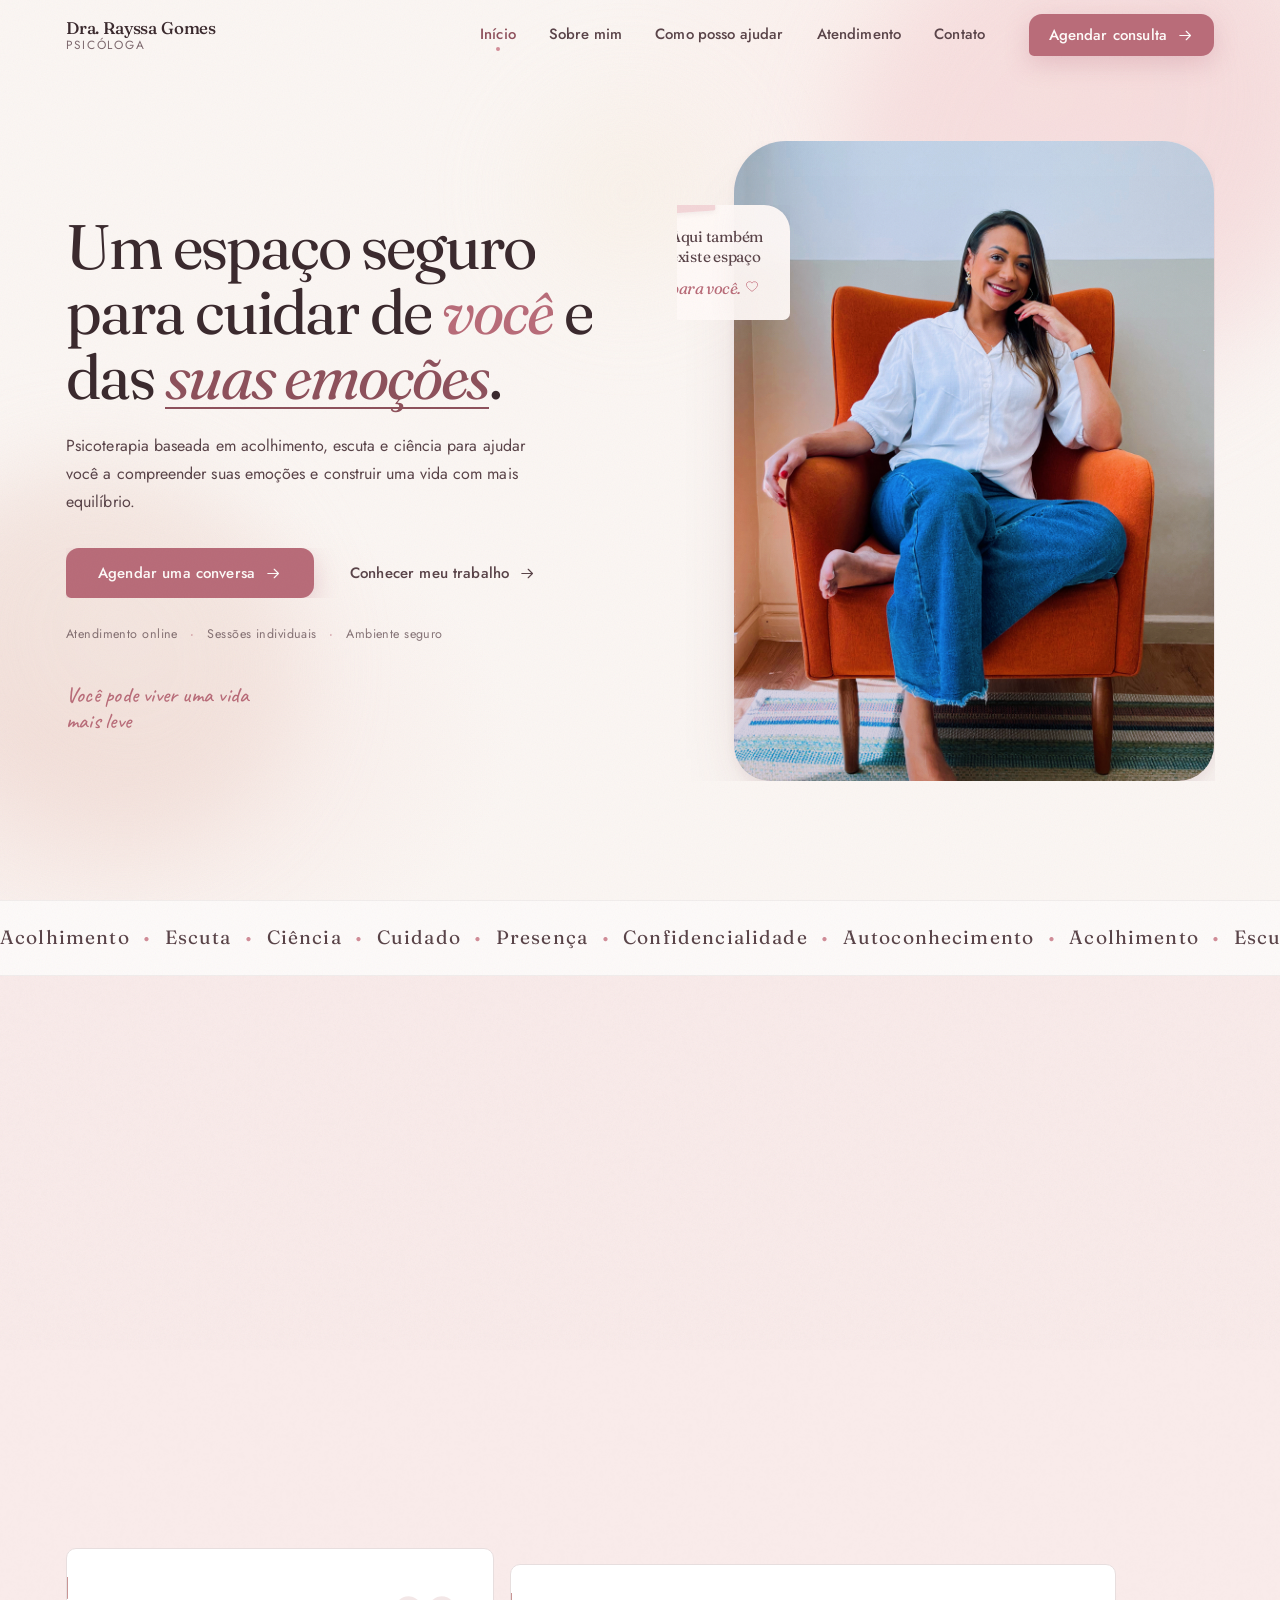
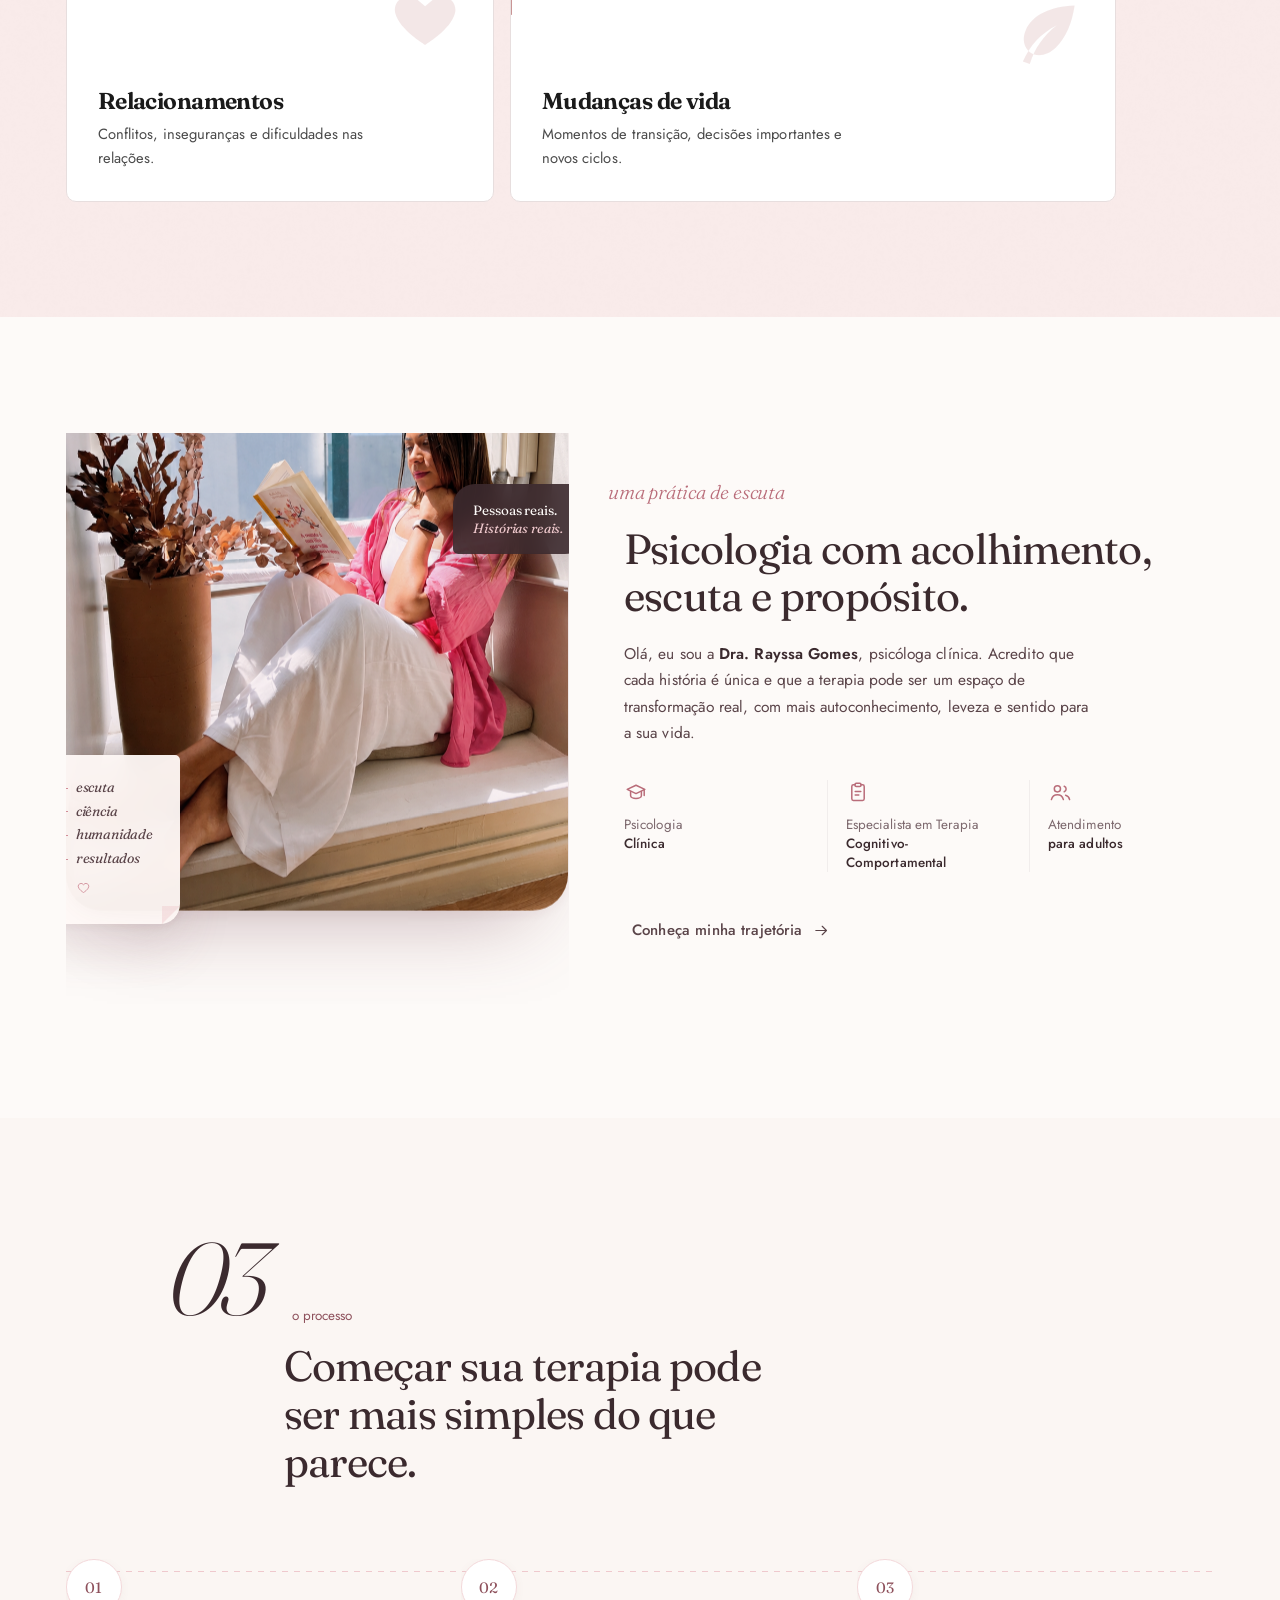
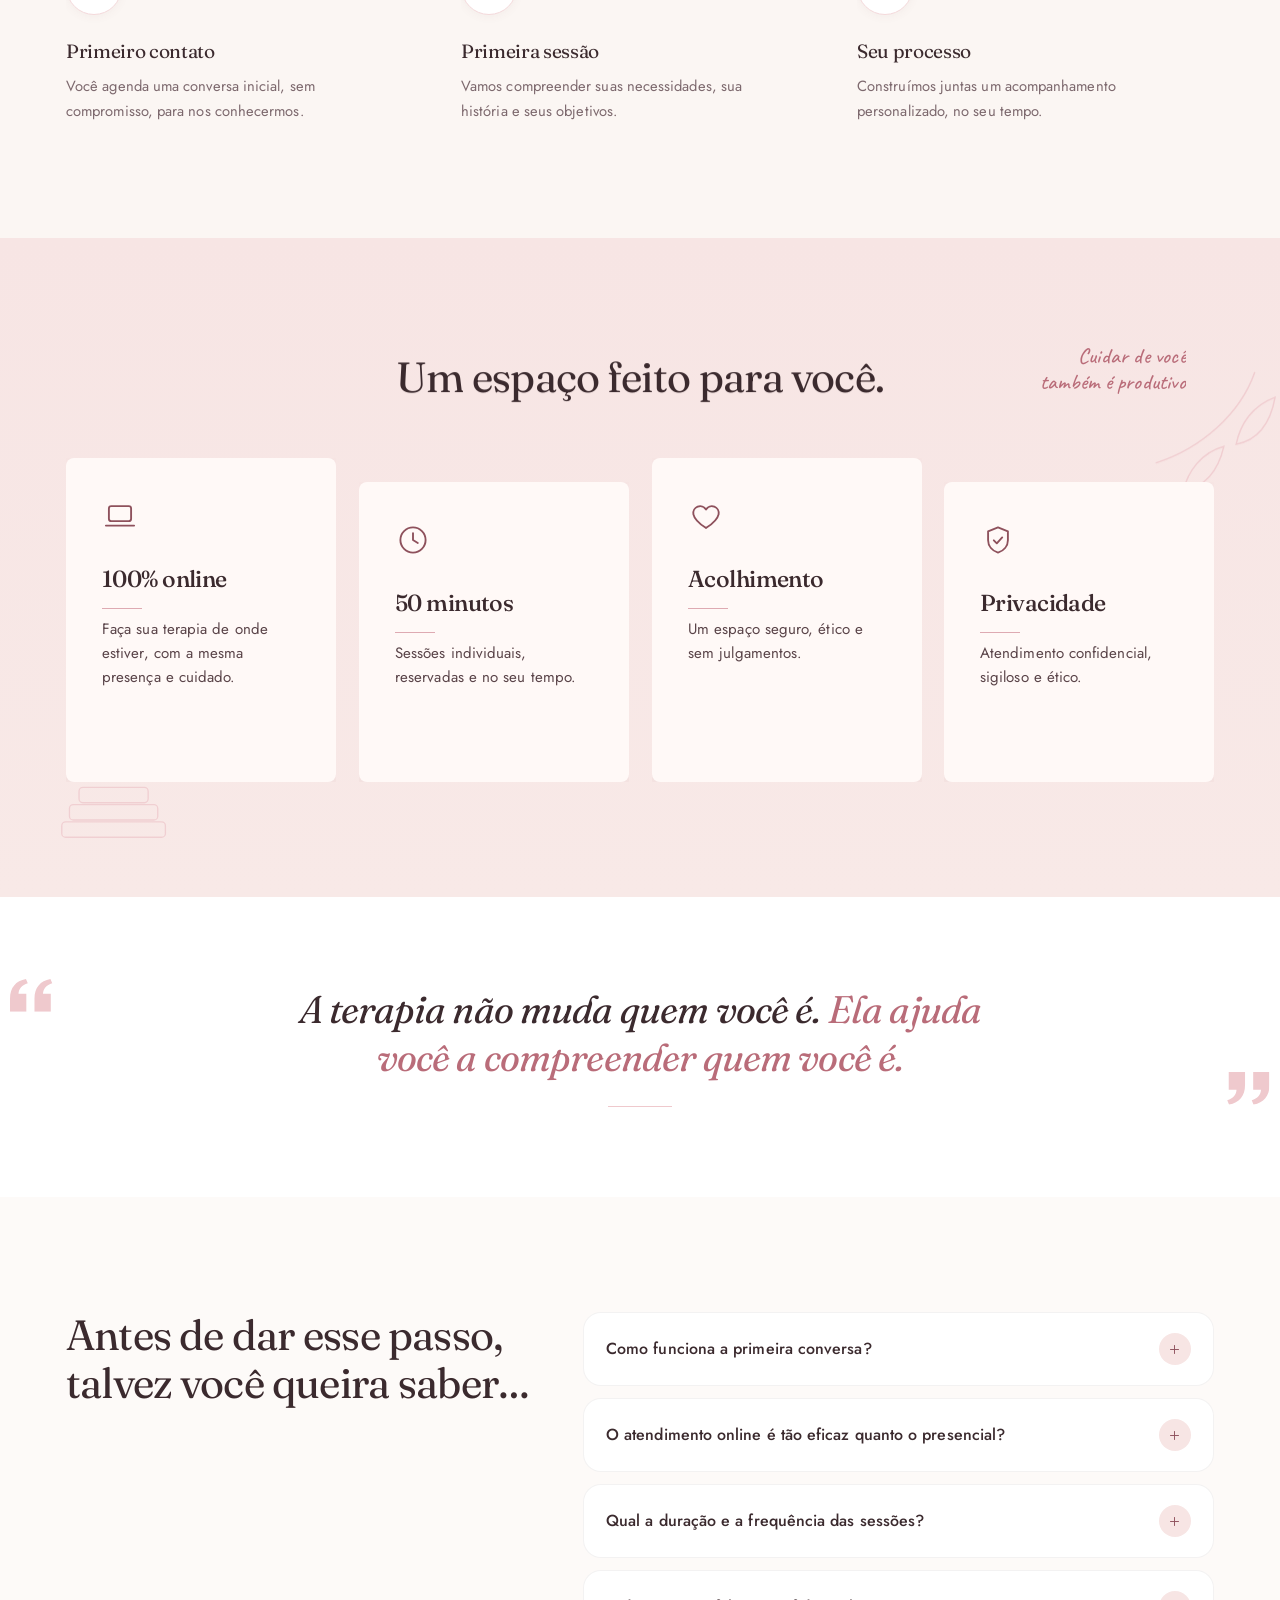
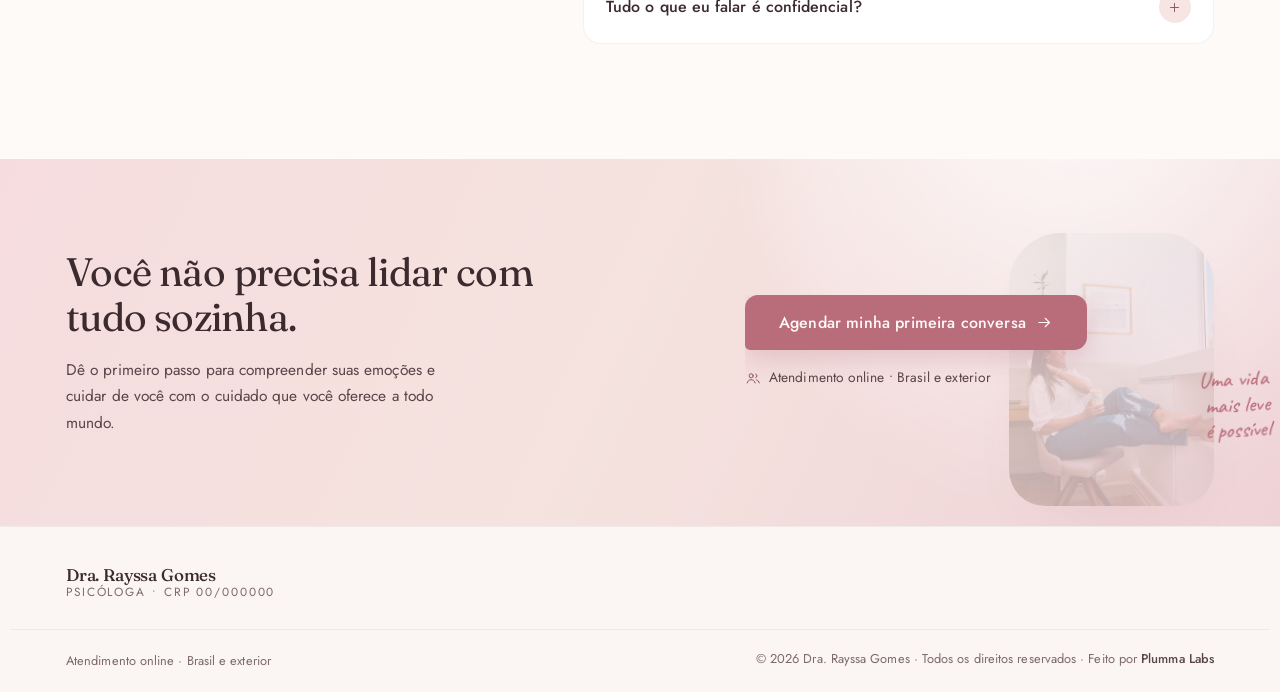
==== commit 9912798f: "adjusts" ====
--- a/index.html
+++ b/index.html
@@ -512,6 +512,10 @@
         <!-- ================= CTA FINAL ================= -->
         <section class="cta" id="contato">
             <span class="cta__blob" aria-hidden="true"></span>
+            <div class="cta__photo" aria-hidden="true">
+                <img src="assets/img/converse.jpg" width="900" height="1200" loading="lazy" alt="">
+                <span class="hero__wash" aria-hidden="true"></span>
+            </div>
             <div class="wrap cta__inner">
                 <div class="cta__copy">
                     <h2 class="cta__title" data-split="words">Você não precisa lidar com tudo sozinha.</h2>
--- a/assets/css/style.css
+++ b/assets/css/style.css
@@ -488,6 +488,11 @@
     border-bottom-color: var(--line-soft);
 }
 
+.nav:has(.burger.is-open)::after {
+    opacity: 1;
+    border-bottom-color: var(--line-soft);
+}
+
 .nav__inner {
     display: flex;
     align-items: center;
@@ -618,12 +623,12 @@
 
 .burger.is-open span:first-child {
     top: 50%;
-    transform: translate(-50%, 0) rotate(45deg);
+    transform: rotate(45deg);
 }
 
 .burger.is-open span:last-child {
     top: 50%;
-    transform: translate(-50%, 0) rotate(-45deg);
+    transform: rotate(-45deg);
 }
 
 /* Menu mobile -------------------------- */
@@ -633,9 +638,13 @@
     z-index: 80;
     display: flex;
     flex-direction: column;
-    justify-content: center;
-    gap: 34px;
-    padding: calc(var(--nav-h) + 30px) var(--pad) 40px;
+    justify-content: flex-start;
+    height: 100dvh;
+    overflow-y: auto;
+    overscroll-behavior: contain;
+    background: var(--cream);
+    gap: clamp(20px, 4vh, 34px);
+    padding: calc(var(--nav-h) + 20px) var(--pad) max(28px, env(safe-area-inset-bottom));
     clip-path: circle(0% at calc(100% - 46px) 46px);
     transition: clip-path .9s var(--ease);
     visibility: hidden;
@@ -658,6 +667,7 @@
 
 .menu__links {
     display: flex;
+    flex-shrink: 0;
     flex-direction: column;
     gap: 2px;
 }
@@ -667,7 +677,7 @@
     align-items: baseline;
     gap: 16px;
     font-family: var(--font-display);
-    font-size: clamp(1.7rem, 7vw, 2.5rem);
+    font-size: clamp(1.5rem, 5.5vw, 2.1rem);
     padding: .24em 0;
     border-bottom: 1px solid var(--line-soft);
     opacity: 0;
@@ -695,6 +705,7 @@
 
 .menu__foot {
     display: flex;
+    flex-shrink: 0;
     flex-direction: column;
     gap: 16px;
     align-items: flex-start;
@@ -1165,13 +1176,14 @@
     width: 100%;
     height: 100%;
     object-fit: cover;
-    object-position: 50% 28%;
-    transform: scale(1.06);
+    object-position: 56% 65%;
+    transform: scale(1.5);
+    transform-origin: 56% 65%;
     transition: transform 1.6s var(--ease);
 }
 
 .hero__photo:hover img {
-    transform: scale(1.11);
+    transform: scale(1.6);
 }
 
 .hero__wash {
@@ -1692,7 +1704,15 @@
     width: 100%;
     height: 100%;
     object-fit: cover;
-    object-position: 50% 22%;
+    object-position: 50% 100%;
+    transform: scale(1.16);
+    transform-origin: 20% 85%;
+    animation: aboutPhotoDrift 7s var(--ease-soft) infinite alternate;
+}
+
+@keyframes aboutPhotoDrift {
+    from { transform: translate3d(0, 0, 0) scale(1.16); }
+    to { transform: translate3d(.5%, -1%, 0) scale(1.16); }
 }
 
 .about__wash {
@@ -2260,6 +2280,30 @@
     align-items: center;
 }
 
+.cta__photo {
+    position: absolute;
+    z-index: 0;
+    right: max(var(--pad), calc((100vw - var(--wrap)) / 2 + var(--pad)));
+    bottom: 20px;
+    width: clamp(140px, 16vw, 220px);
+    opacity: .2;
+    pointer-events: none;
+    overflow: hidden;
+    border-radius: var(--r-xl) var(--r-xl) var(--r-lg) var(--r-lg);
+    aspect-ratio: 3/4;
+    box-shadow: var(--shadow-l);
+    background: var(--blush);
+}
+
+.cta__photo img {
+    width: 100%;
+    height: 100%;
+    object-fit: cover;
+    object-position: center;
+    transform: scale(1.16);
+    transform-origin: center;
+}
+
 .cta__title {
     font-size: clamp(1.75rem, 3.1vw, 2.85rem);
     line-height: 1.14;
@@ -2360,7 +2404,7 @@
     }
 
     .nav__cta {
-        margin-left: 0;
+        display: none;
     }
 
     .care-grid {
@@ -2460,6 +2504,11 @@
         grid-template-columns: 1fr;
     }
 
+    .cta__photo {
+        width: 140px;
+        opacity: .12;
+    }
+
     .script--cta {
         position: static;
         text-align: left;
@@ -2487,6 +2536,10 @@
         --nav-h: 72px;
     }
 
+    .nav__cta {
+        display: none;
+    }
+
     .script--hero-right {
         display: none;
     }
@@ -2623,6 +2676,10 @@
 
 /* ---------- 6. MOVIMENTO REDUZIDO ---------- */
 @media (prefers-reduced-motion:reduce) {
+    .about__photo img {
+        animation: none !important;
+    }
+
     html {
         scroll-behavior: auto;
     }
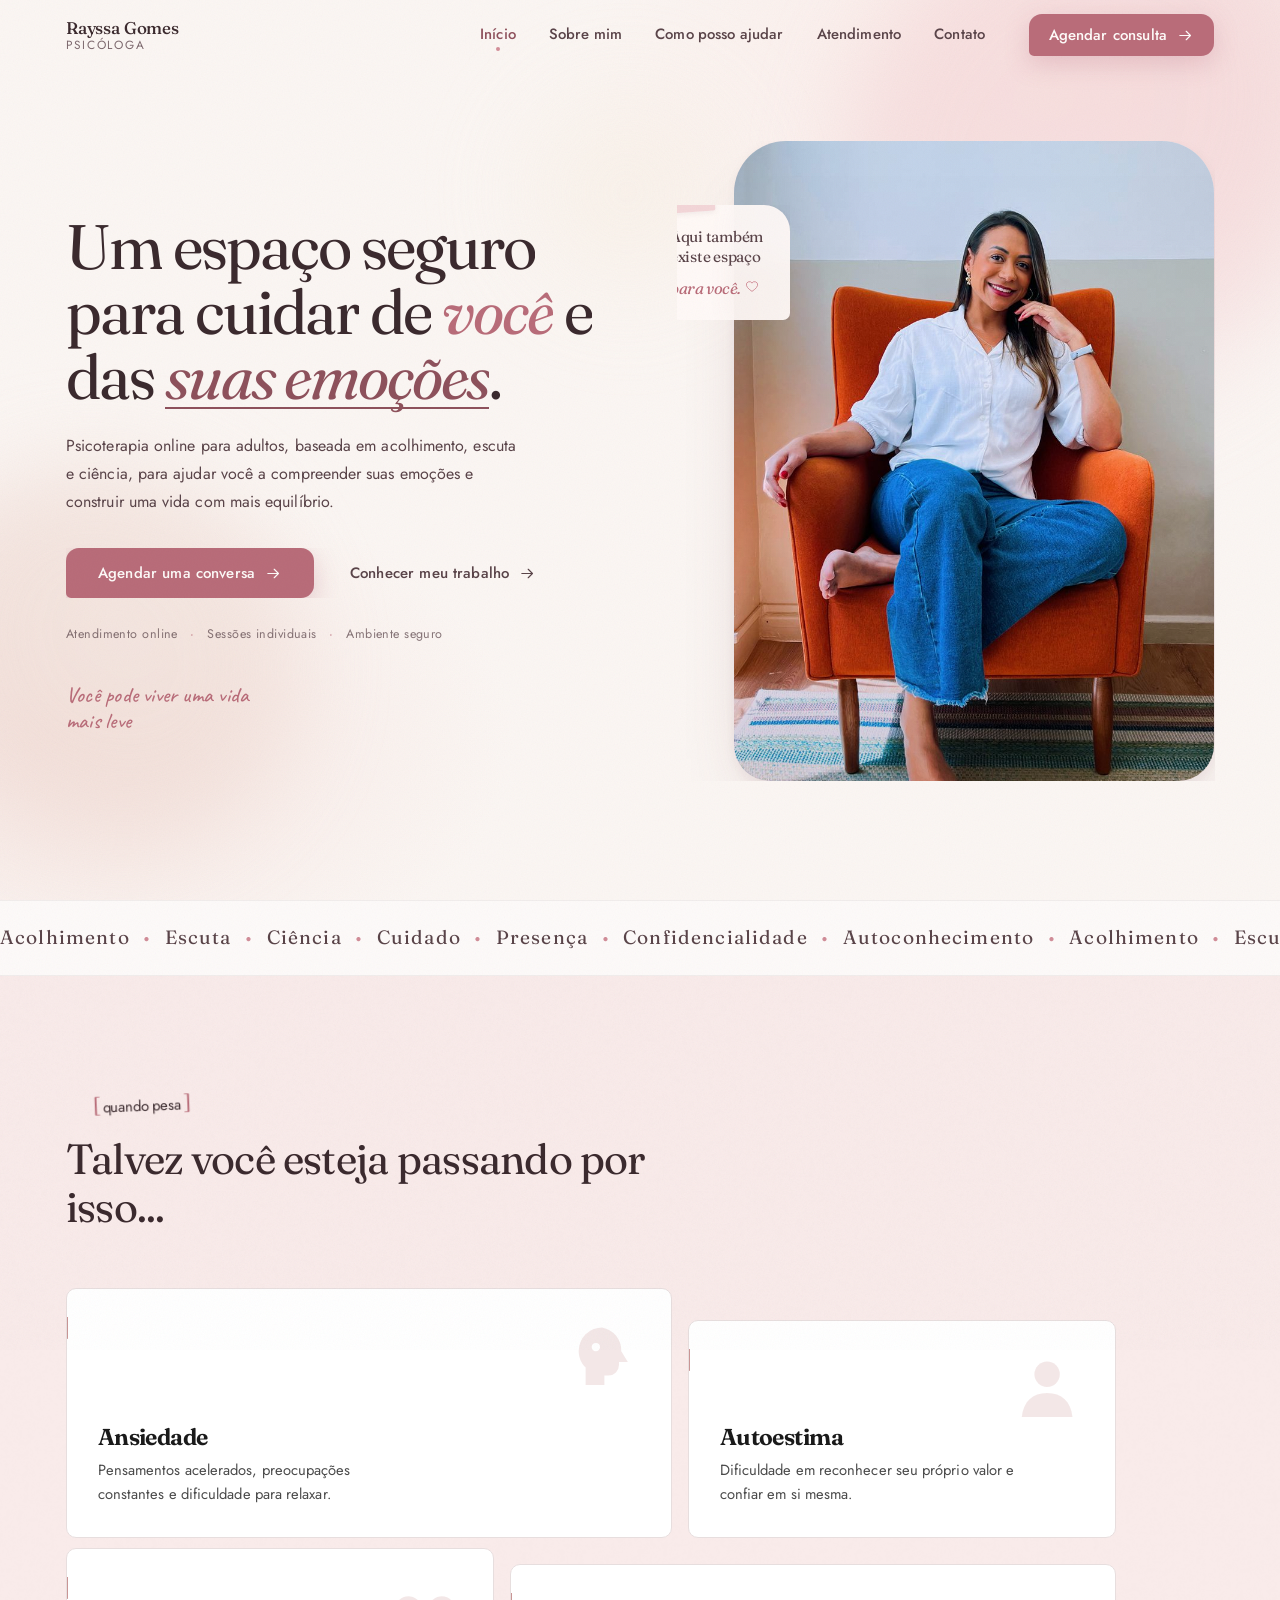
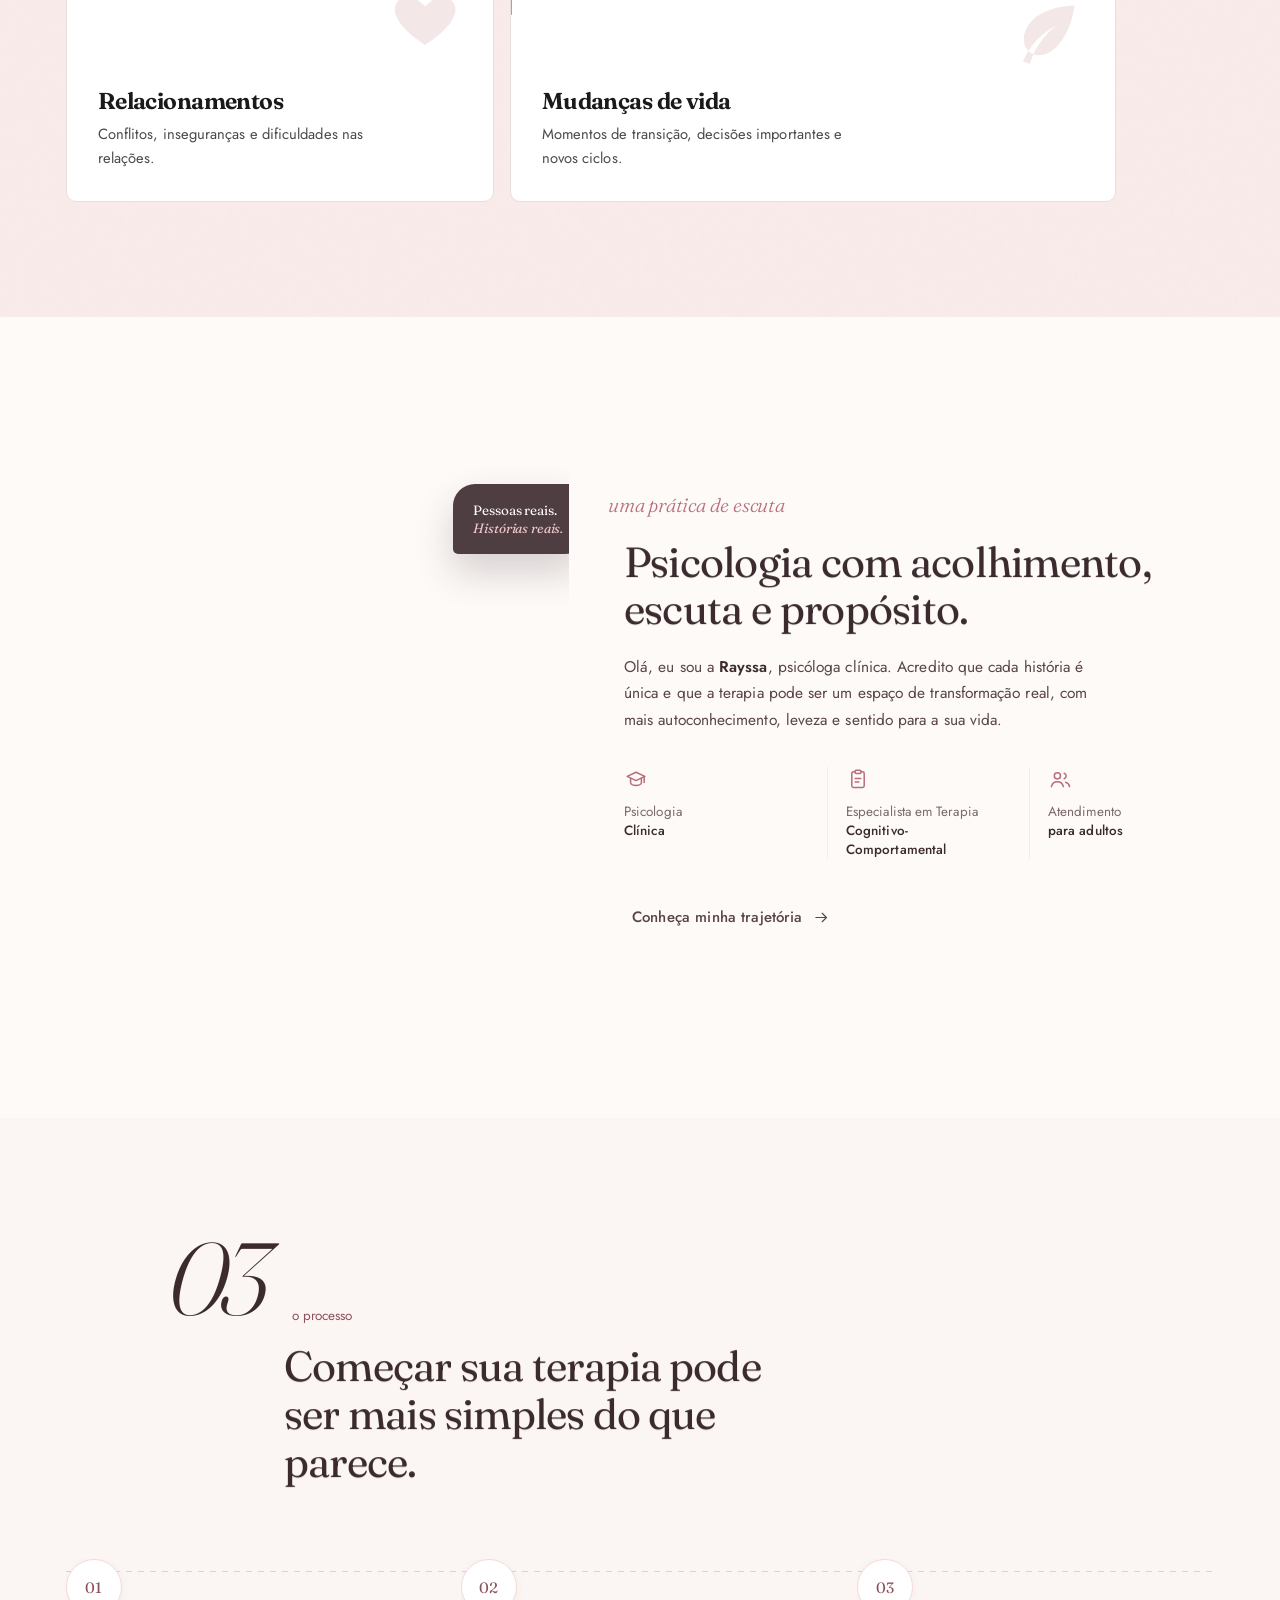
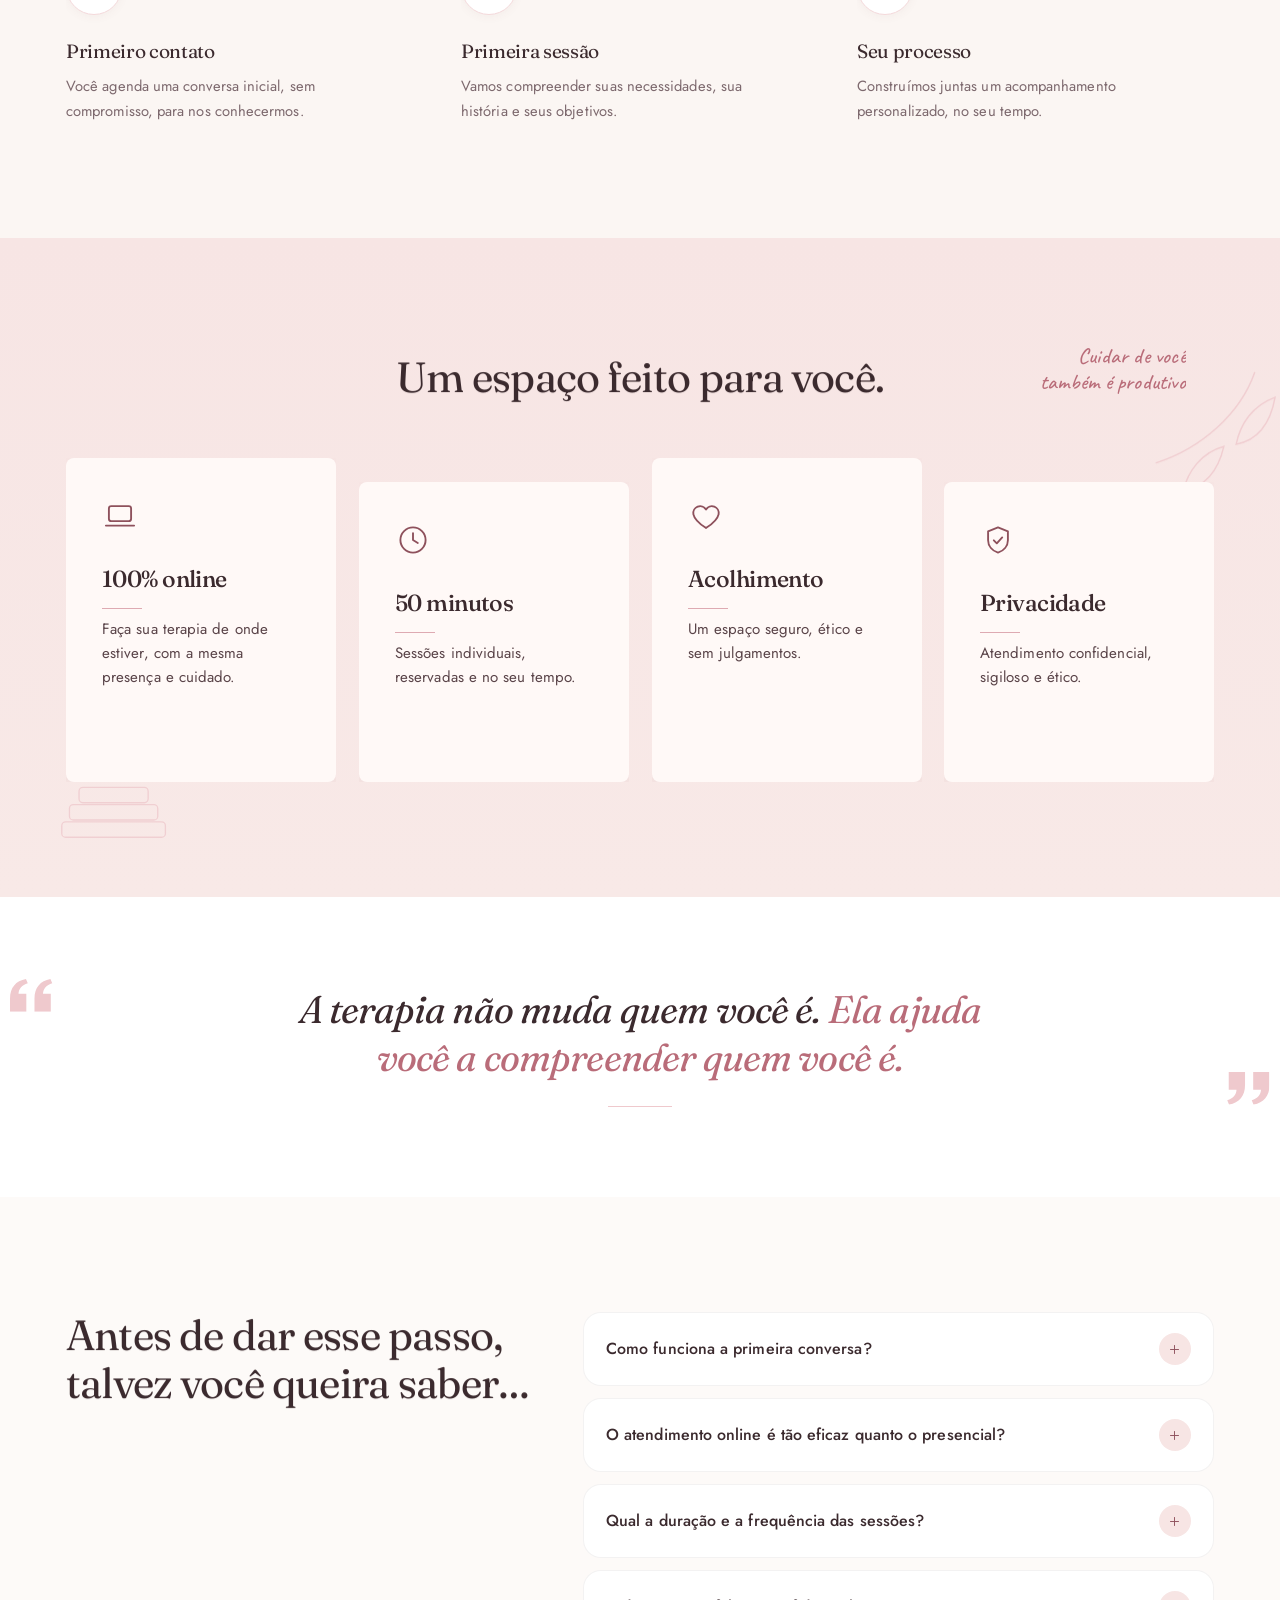
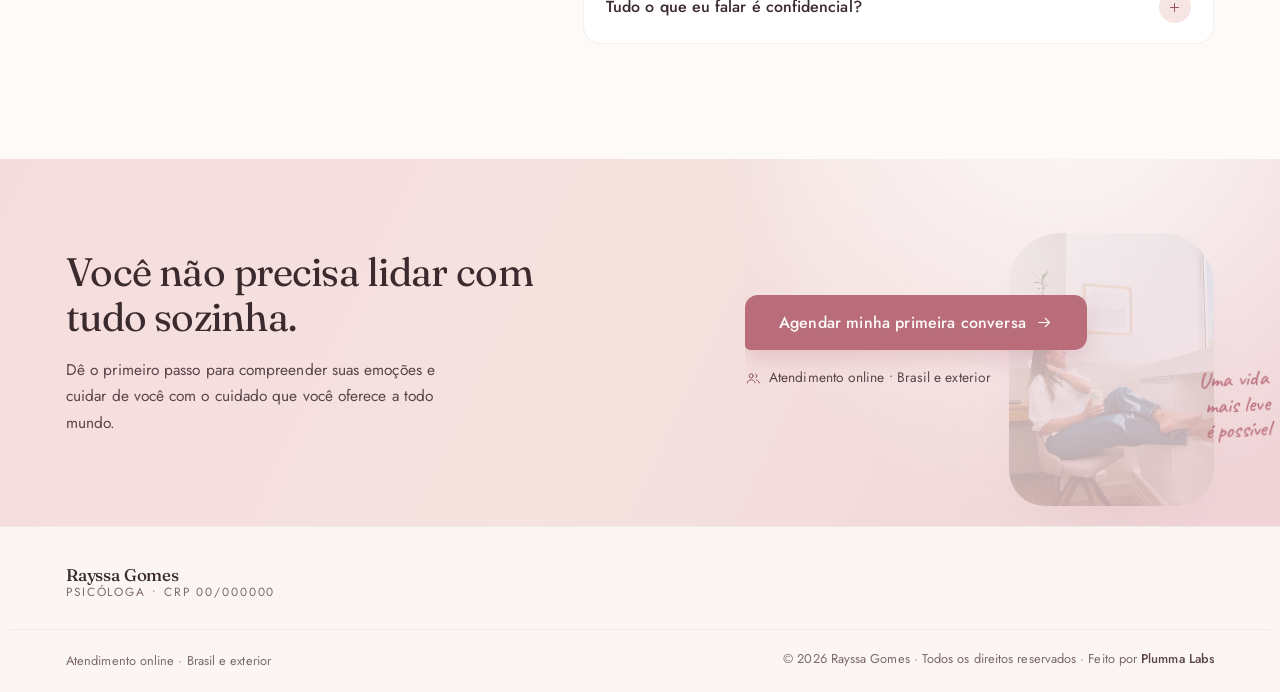
==== commit 0d61f04e: "adjusts" ====
--- a/index.html
+++ b/index.html
@@ -4,22 +4,58 @@
 <head>
     <meta charset="utf-8">
     <meta name="viewport" content="width=device-width, initial-scale=1, viewport-fit=cover">
-    <title>Dra. Rayssa Gomes — Psicóloga | Terapia online com acolhimento, escuta e propósito</title>
+    <title>Psicóloga online para adultos | Rayssa Gomes</title>
     <meta name="description"
-        content="Psicoterapia online baseada em acolhimento, escuta e ciência. Um espaço seguro para compreender suas emoções e construir uma vida com mais equilíbrio. CRP 00/000000.">
+        content="Psicoterapia online para adultos, com acolhimento e escuta clínica. Atendimento para ansiedade, autoestima, relacionamentos e mudanças de vida.">
+    <meta name="robots" content="index, follow, max-image-preview:large, max-snippet:-1, max-video-preview:-1">
+    <meta name="author" content="Rayssa Gomes">
     <meta name="theme-color" content="#FBF6F3">
-    <meta property="og:title" content="Dra. Rayssa Gomes — Psicóloga Clínica">
+    <meta property="og:site_name" content="Rayssa Gomes Psicóloga">
+    <meta property="og:title" content="Psicóloga online para adultos | Rayssa Gomes">
     <meta property="og:description"
-        content="Um espaço seguro para cuidar de você e das suas emoções. Terapia online, individual e confidencial.">
+        content="Psicoterapia online para ansiedade, autoestima, relacionamentos e mudanças de vida, com acolhimento e confidencialidade.">
     <meta property="og:type" content="website">
     <meta property="og:locale" content="pt_BR">
+    <meta name="twitter:card" content="summary_large_image">
+    <meta name="twitter:title" content="Psicóloga online para adultos | Rayssa Gomes">
+    <meta name="twitter:description"
+        content="Psicoterapia online para adultos, com acolhimento, escuta clínica e confidencialidade.">
+    <script type="application/ld+json">
+        {
+            "@context": "https://schema.org",
+            "@graph": [
+                {
+                    "@type": "Person",
+                    "@id": "#rayssa-gomes",
+                    "name": "Rayssa Gomes",
+                    "jobTitle": "Psicóloga clínica",
+                    "description": "Psicóloga clínica com atendimento online para adultos.",
+                    "knowsAbout": [
+                        "Psicoterapia online",
+                        "Ansiedade",
+                        "Autoestima",
+                        "Relacionamentos",
+                        "Mudanças de vida"
+                    ]
+                },
+                {
+                    "@type": "Service",
+                    "name": "Psicoterapia online para adultos",
+                    "serviceType": "Psicoterapia online",
+                    "provider": { "@id": "#rayssa-gomes" },
+                    "areaServed": { "@type": "Country", "name": "Brasil" },
+                    "audience": { "@type": "Audience", "audienceType": "Adultos" }
+                }
+            ]
+        }
+    </script>
     <link rel="icon"
         href="data:image/svg+xml,%3Csvg xmlns='http://www.w3.org/2000/svg' viewBox='0 0 32 32'%3E%3Ccircle cx='16' cy='16' r='15' fill='%23F3DCDD'/%3E%3Cpath d='M16 24c0-6 3-10 8-11-1 6-4 10-8 11Zm0 0c0-6-3-10-8-11 1 6 4 10 8 11Z' fill='%23C4757F'/%3E%3C/svg%3E">
     <link rel="stylesheet" href="assets/css/fonts.css">
     <link rel="preload" as="font" type="font/woff2"
         href="assets/fonts/6NU78FyLNQOQZAnv9bYEvDiIdE9Ea92uemAk_WBq8U_9v0c2Wa0KxC9TeA.woff2" crossorigin>
     <link rel="preload" as="font" type="font/woff2" href="assets/fonts/92zatBhPNqw73oTd4g.woff2" crossorigin>
-    <link rel="preload" as="image" href="assets/img/hero.jpg">
+    <link rel="preload" as="image" href="assets/img/hero-optimized.jpg" fetchpriority="high">
     <link rel="stylesheet" href="assets/css/style.css">
 </head>
 
@@ -128,7 +164,7 @@
     <!-- ===== Preloader ===== -->
     <div class="loader" id="loader" aria-hidden="true">
         <div class="loader__inner">
-            <span class="loader__name">Dra. Rayssa Gomes</span>
+            <span class="loader__name">Rayssa Gomes</span>
             <span class="loader__bar"><i></i></span>
         </div>
     </div>
@@ -139,10 +175,10 @@
     <!-- ===== Cabeçalho ===== -->
     <header class="nav" id="nav">
         <div class="nav__inner wrap">
-            <a class="brand" href="#inicio" aria-label="Dra. Rayssa Gomes — início">
+            <a class="brand" href="#inicio" aria-label="Rayssa Gomes — início">
                
                 <span class="brand__text">
-                    <strong>Dra. Rayssa Gomes</strong>
+                    <strong>Rayssa Gomes</strong>
                     <em>Psicóloga</em>
                 </span>
             </a>
@@ -203,7 +239,7 @@
                     </h1>
 
                     <p class="hero__lead" data-reveal="up" data-delay="1">
-                        Psicoterapia baseada em acolhimento, escuta e ciência para ajudar você a compreender
+                        Psicoterapia online para adultos, baseada em acolhimento, escuta e ciência, para ajudar você a compreender
                         suas emoções e construir uma vida com mais equilíbrio.
                     </p>
 
@@ -230,8 +266,8 @@
 
                 <div class="hero__visual" data-reveal="mask" data-delay="1">
                     <div class="hero__photo" data-mouse="0.018">
-                        <img src="assets/img/hero.jpg" width="900" height="1200"
-                            alt="Retrato da Dra. Rayssa Gomes sorrindo em luz natural" fetchpriority="high">
+                        <img src="assets/img/hero-optimized.jpg" width="1200" height="1600"
+                            alt="Retrato de Rayssa Gomes sorrindo em luz natural" fetchpriority="high">
                         <span class="hero__wash" aria-hidden="true"></span>
                     </div>
 
@@ -299,8 +335,8 @@
             <div class="wrap about__grid">
                 <div class="about__visual" data-reveal="clip">
                     <div class="about__photo" data-parallax="0.05">
-                        <img src="assets/img/about.jpg" width="880" height="1000" loading="lazy"
-                            alt="Dra. Rayssa Gomes em ambiente claro e acolhedor">
+                        <img src="assets/img/about-optimized.jpg" width="900" height="1200" loading="lazy" decoding="async"
+                            alt="Rayssa Gomes em ambiente claro e acolhedor">
                         <span class="about__wash" aria-hidden="true"></span>
                     </div>
                     <div class="note note--list" aria-hidden="true">
@@ -323,7 +359,7 @@
                     <p class="eyebrow eyebrow--italic" data-reveal="fade">uma prática de escuta</p>
                     <h2 class="sec__title" data-split="words">Psicologia com acolhimento, escuta e propósito.</h2>
                     <p class="about__lead" data-reveal="up">
-                        Olá, eu sou a <strong>Dra. Rayssa Gomes</strong>, psicóloga clínica. Acredito que cada
+                        Olá, eu sou a <strong>Rayssa</strong>, psicóloga clínica. Acredito que cada
                         história é única e que a terapia pode ser um espaço de transformação real, com mais
                         autoconhecimento, leveza e sentido para a sua vida.
                     </p>
@@ -460,7 +496,7 @@
         </section>
 
         <!-- ================= FAQ ================= -->
-        <section class="sec faq">
+        <section class="sec faq" id="duvidas">
             <div class="wrap faq__grid">
                 <header class="sec__head">
                     <h2 class="sec__title" data-split="words">Antes de dar esse passo, talvez você queira saber…</h2>
@@ -482,8 +518,8 @@
                                     <use href="#i-plus" />
                                 </svg></i></summary>
                         <div class="qa__body">
-                            <p>Sim. A literatura científica aponta eficácia equivalente para a psicoterapia online em
-                                quadros de ansiedade, humor e questões relacionais, quando há vínculo e método.</p>
+                            <p>A psicoterapia online pode ser eficaz para diferentes demandas. A indicação depende de
+                                cada caso, do vínculo terapêutico e de uma avaliação profissional cuidadosa.</p>
                         </div>
                     </details>
                     <details class="qa" data-reveal="up" name="faq">
@@ -513,7 +549,7 @@
         <section class="cta" id="contato">
             <span class="cta__blob" aria-hidden="true"></span>
             <div class="cta__photo" aria-hidden="true">
-                <img src="assets/img/converse.jpg" width="900" height="1200" loading="lazy" alt="">
+                <img src="assets/img/converse-optimized.jpg" width="900" height="1200" loading="lazy" decoding="async" alt="">
                 <span class="hero__wash" aria-hidden="true"></span>
             </div>
             <div class="wrap cta__inner">
@@ -545,12 +581,12 @@
     <footer class="foot">
         <div class="wrap foot__inner">
             <div class="foot__brand">
-                <span class="brand__text"><strong>Dra. Rayssa Gomes</strong><em>Psicóloga • CRP 00/000000</em></span>
+                <span class="brand__text"><strong>Rayssa Gomes</strong><em>Psicóloga • CRP 00/000000</em></span>
             </div>
         </div>
         <div class="foot__base wrap">
             <span>Atendimento online · Brasil e exterior</span>
-            <span>© 2026 Dra. Rayssa Gomes · Todos os direitos reservados · Feito por <a href="https://plumma.vercel.app" class="foot__link" target="_blank" rel="noopener noreferrer">Plumma Labs</a></span>
+            <span>© 2026 Rayssa Gomes · Todos os direitos reservados · Feito por <a href="https://plumma.vercel.app" class="foot__link" target="_blank" rel="noopener noreferrer">Plumma Labs</a></span>
         </div>
     </footer>
 
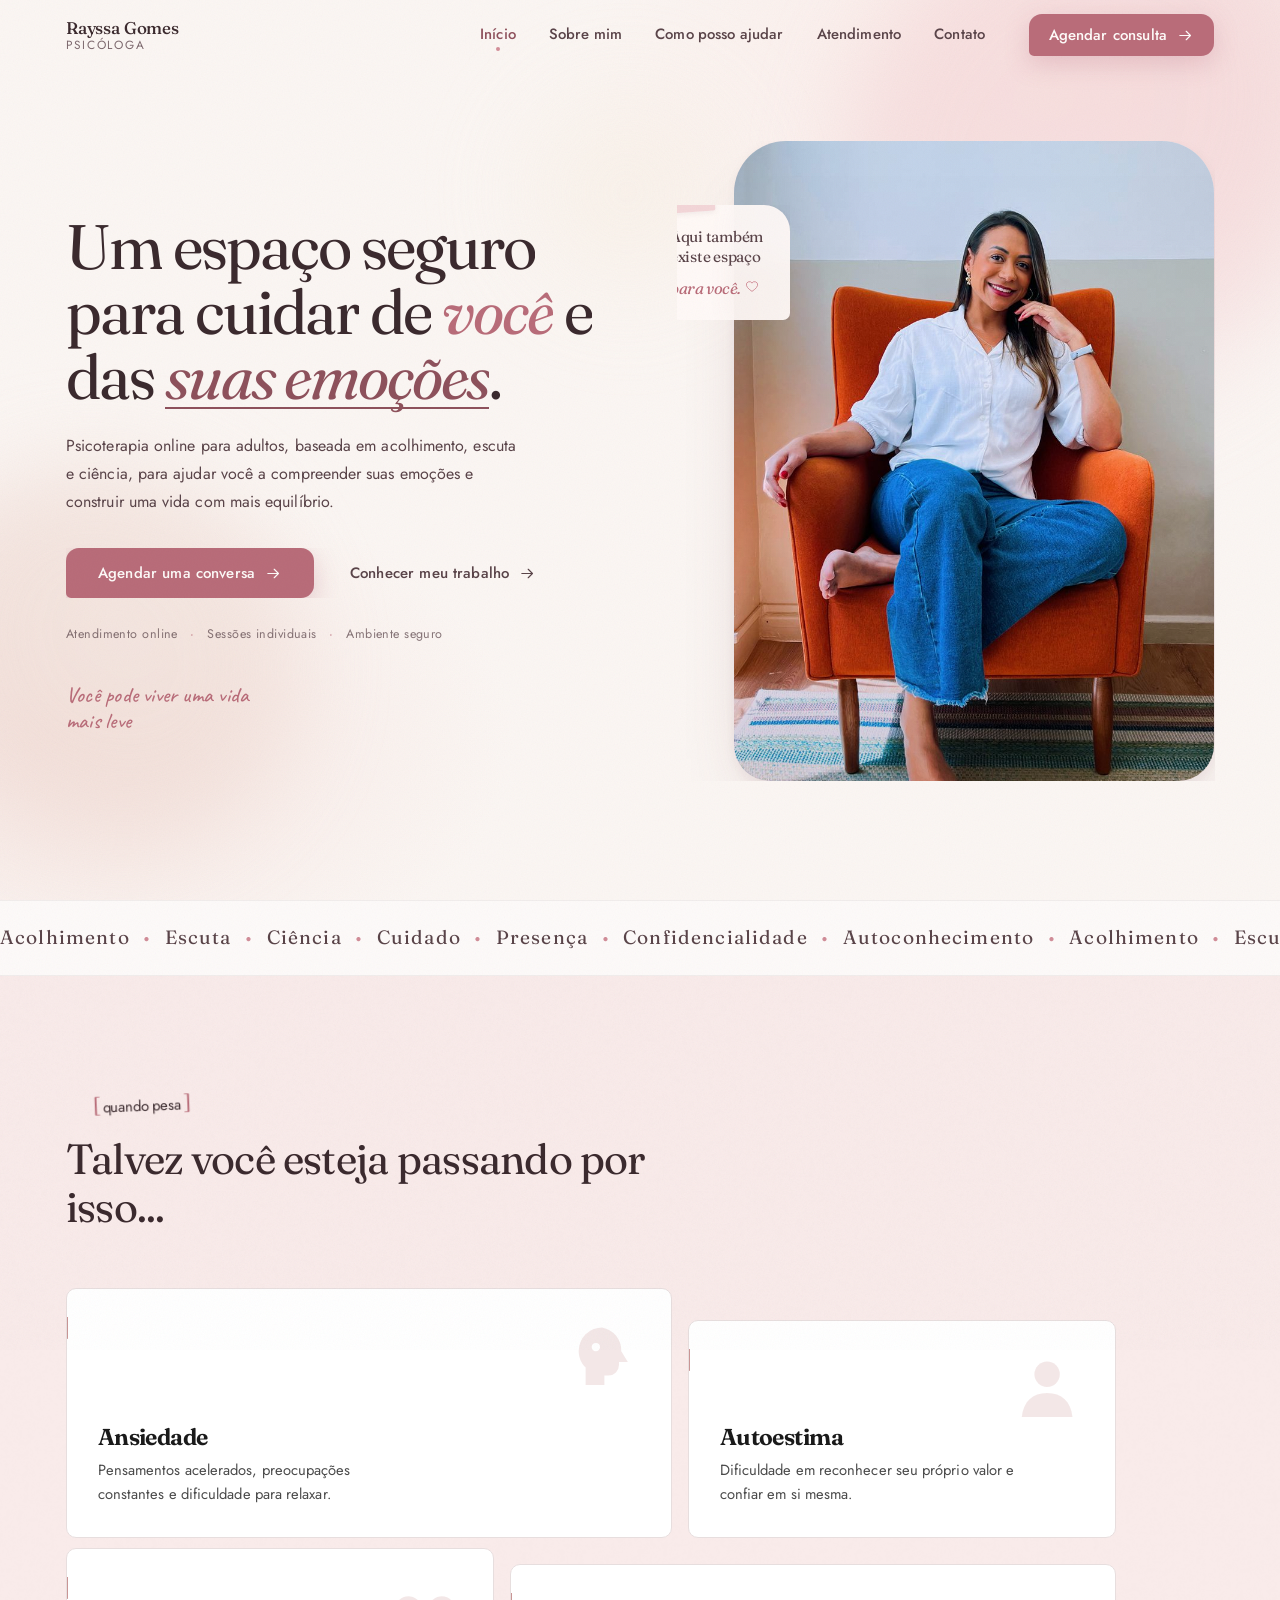
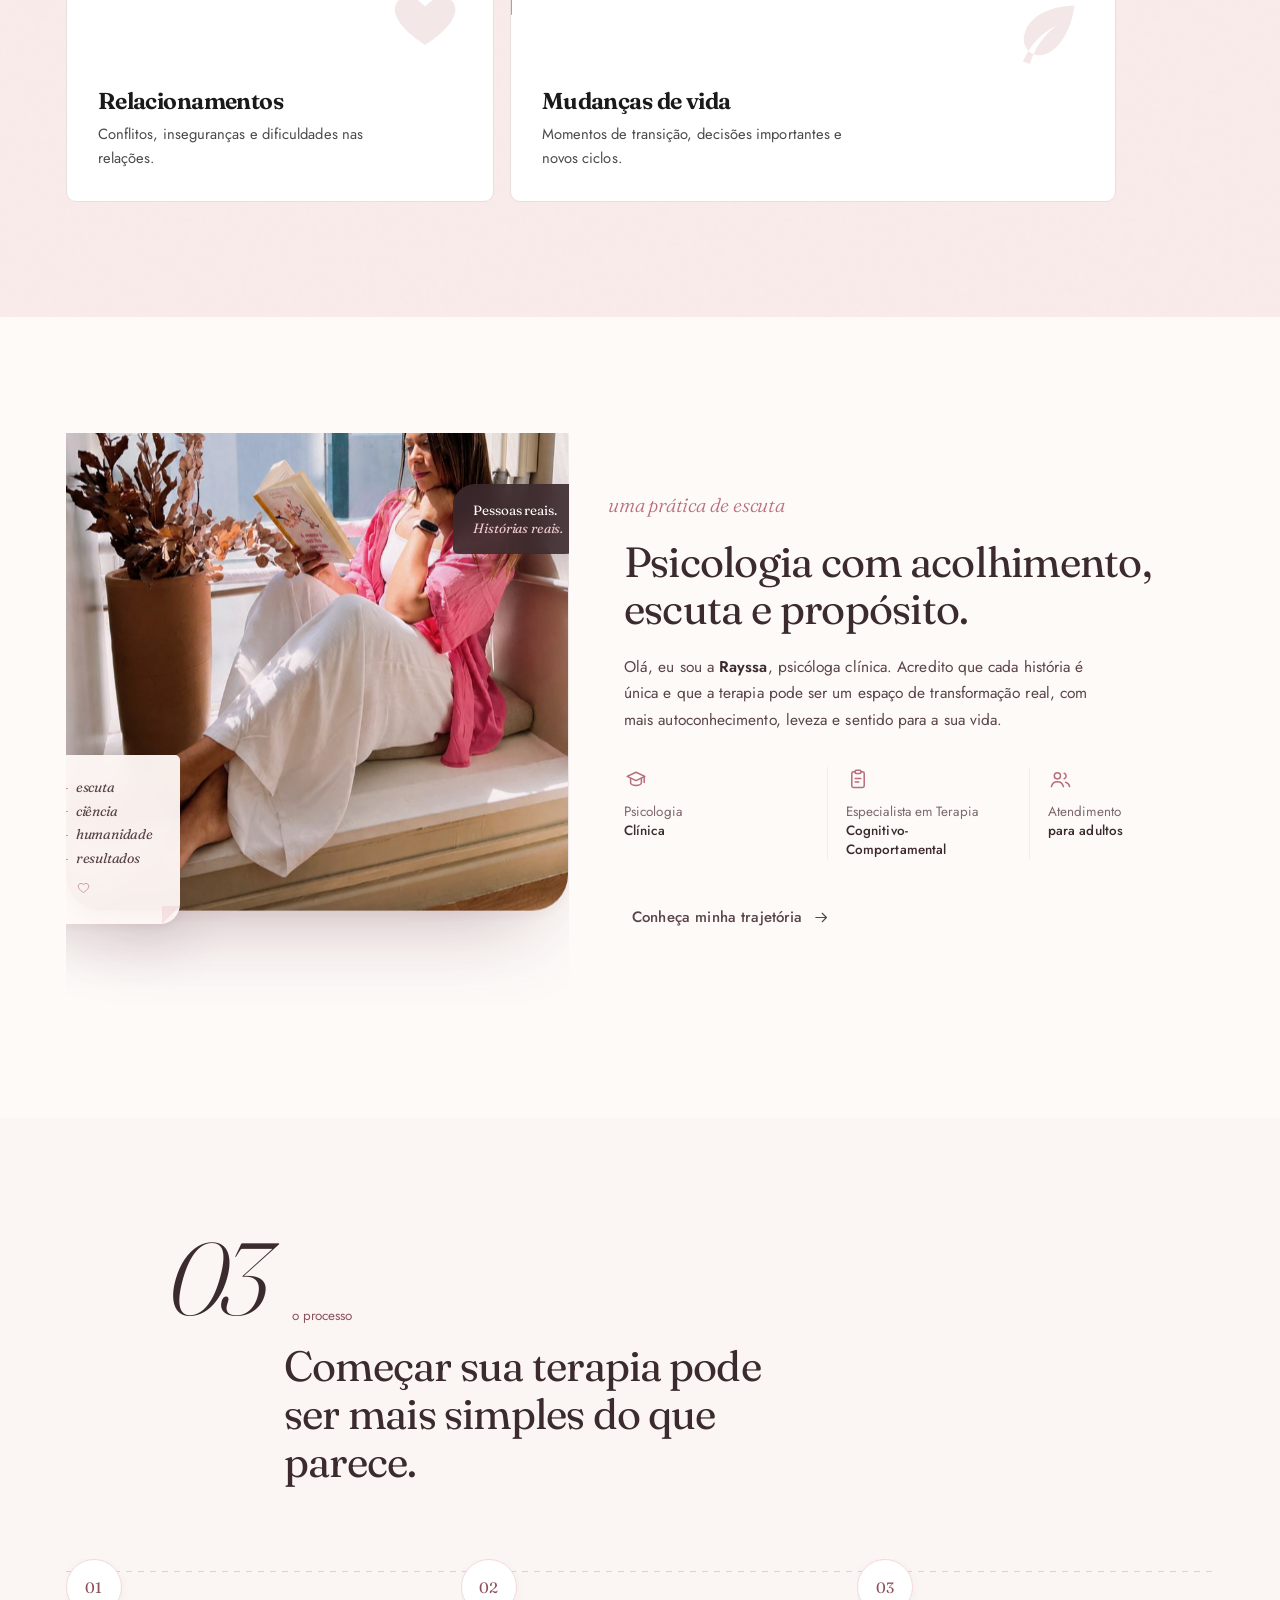
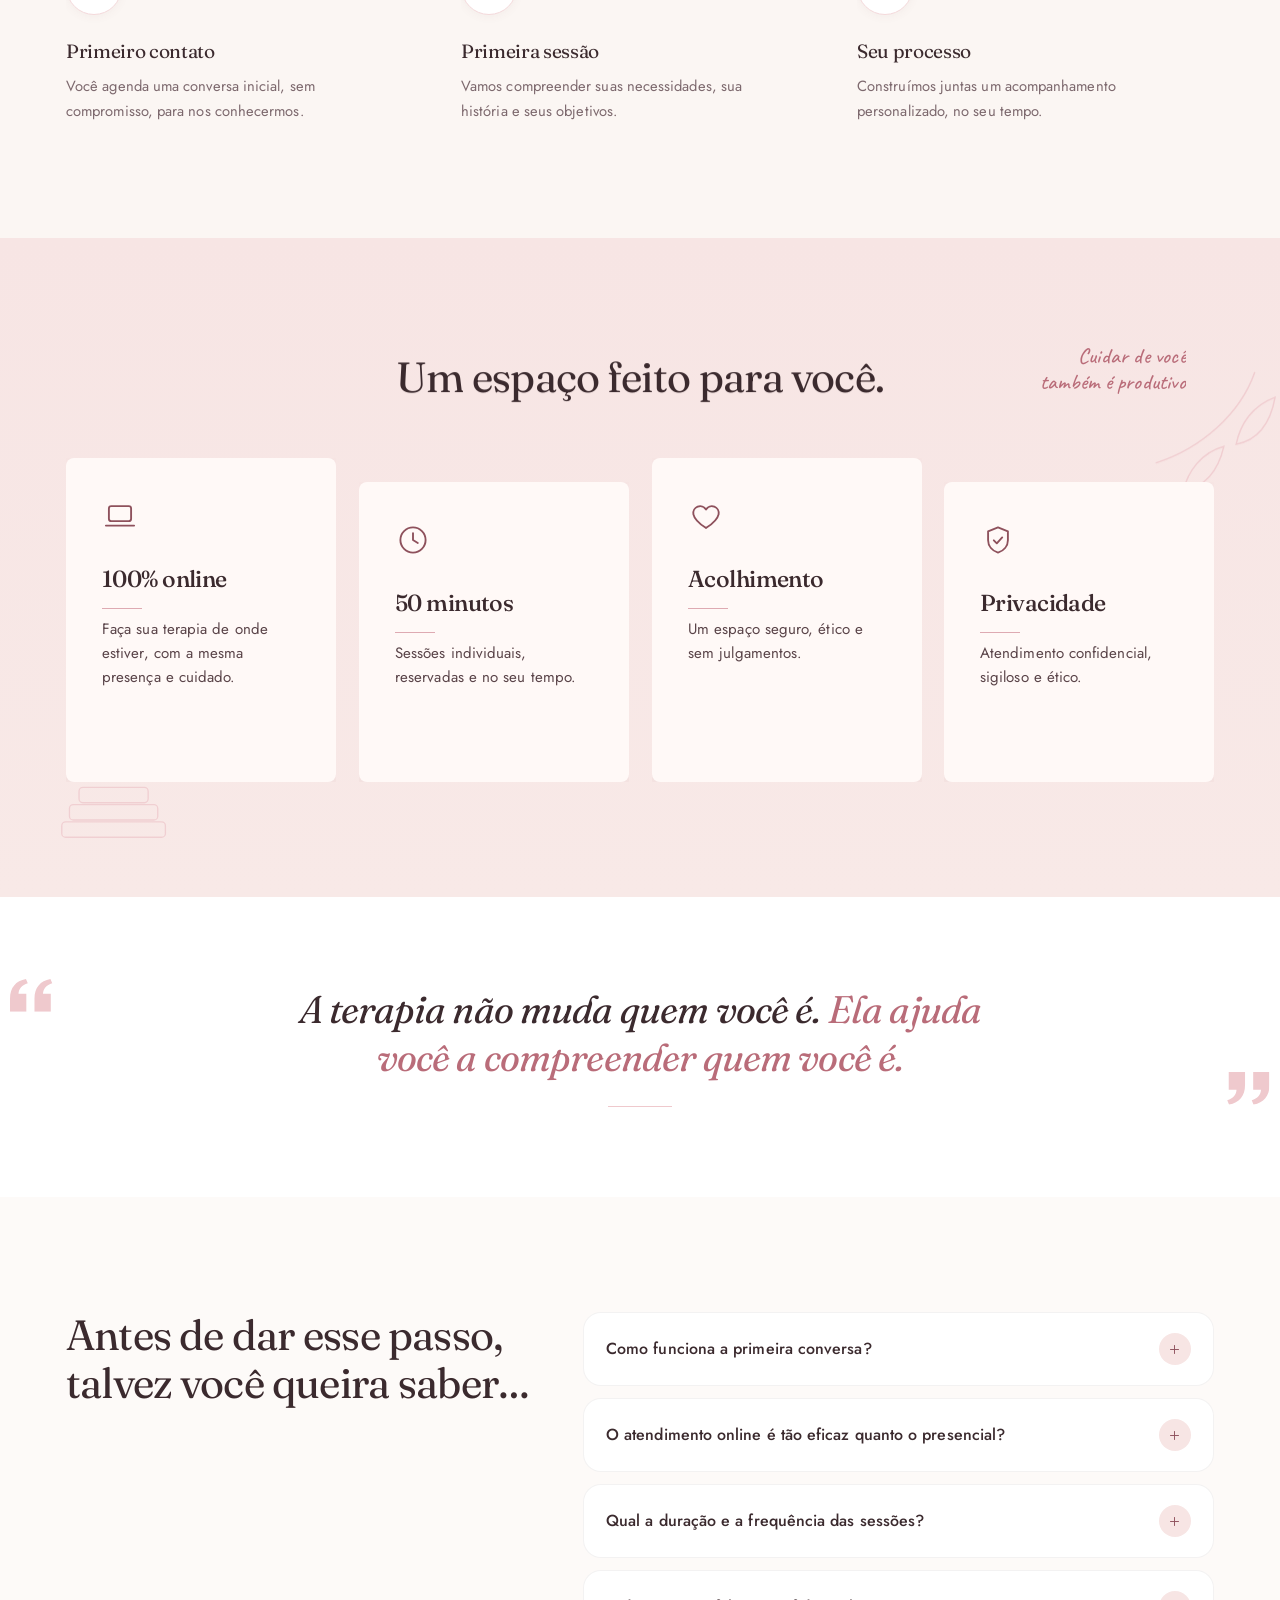
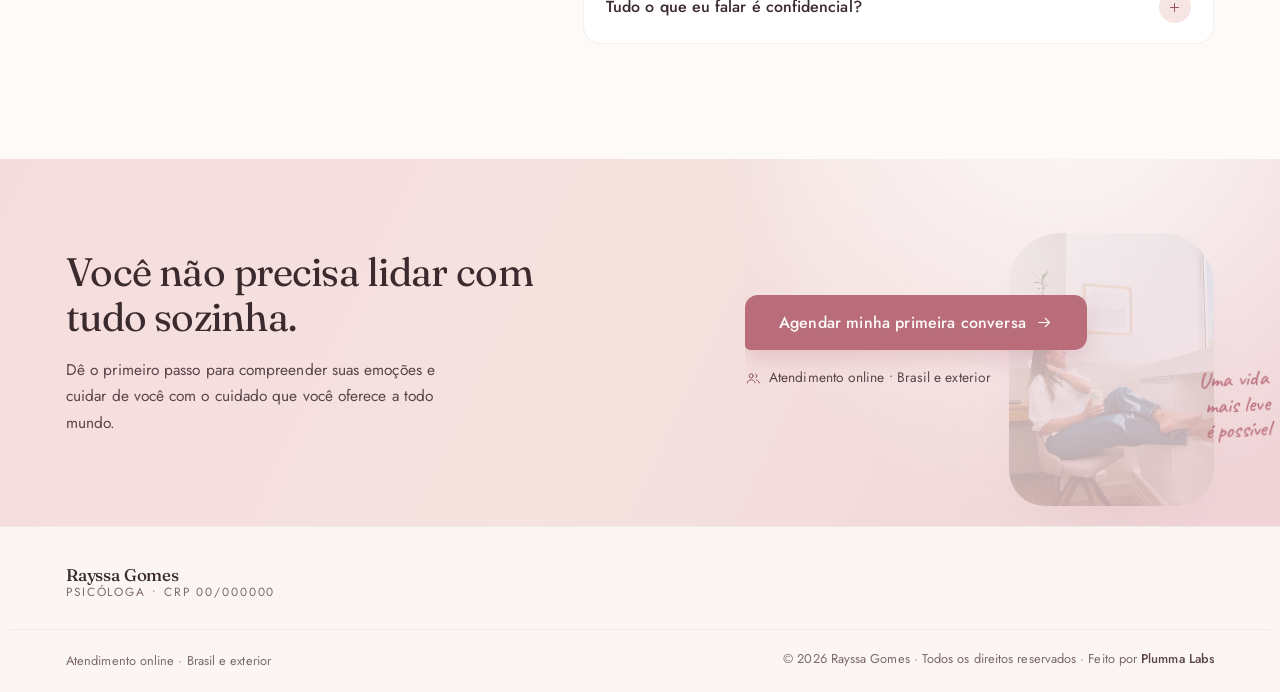
==== commit 0043cd81: "add" ====
--- a/index.html
+++ b/index.html
@@ -4,7 +4,7 @@
 <head>
     <meta charset="utf-8">
     <meta name="viewport" content="width=device-width, initial-scale=1, viewport-fit=cover">
-    <title>Psicóloga online para adultos | Rayssa Gomes</title>
+    <title>Psicóloga | Rayssa Gomes | Atendimento online</title>
     <meta name="description"
         content="Psicoterapia online para adultos, com acolhimento e escuta clínica. Atendimento para ansiedade, autoestima, relacionamentos e mudanças de vida.">
     <meta name="robots" content="index, follow, max-image-preview:large, max-snippet:-1, max-video-preview:-1">
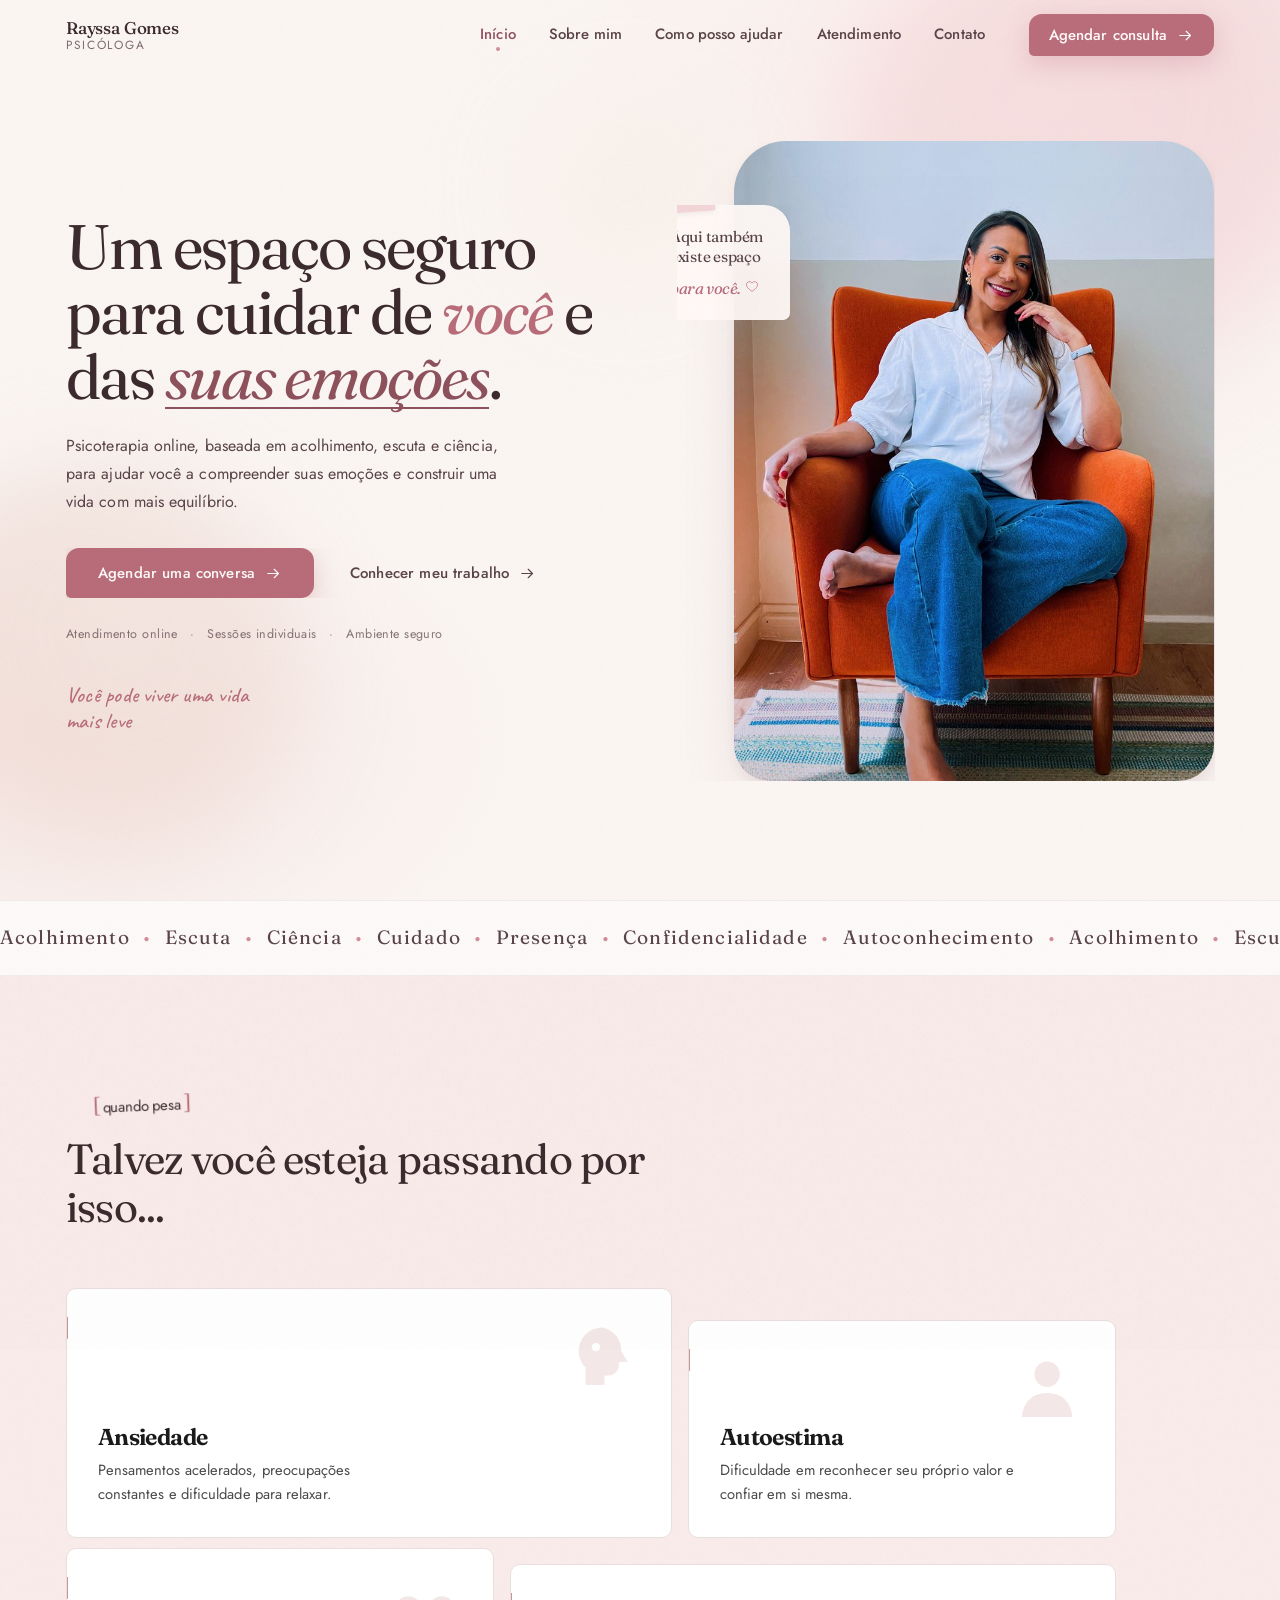
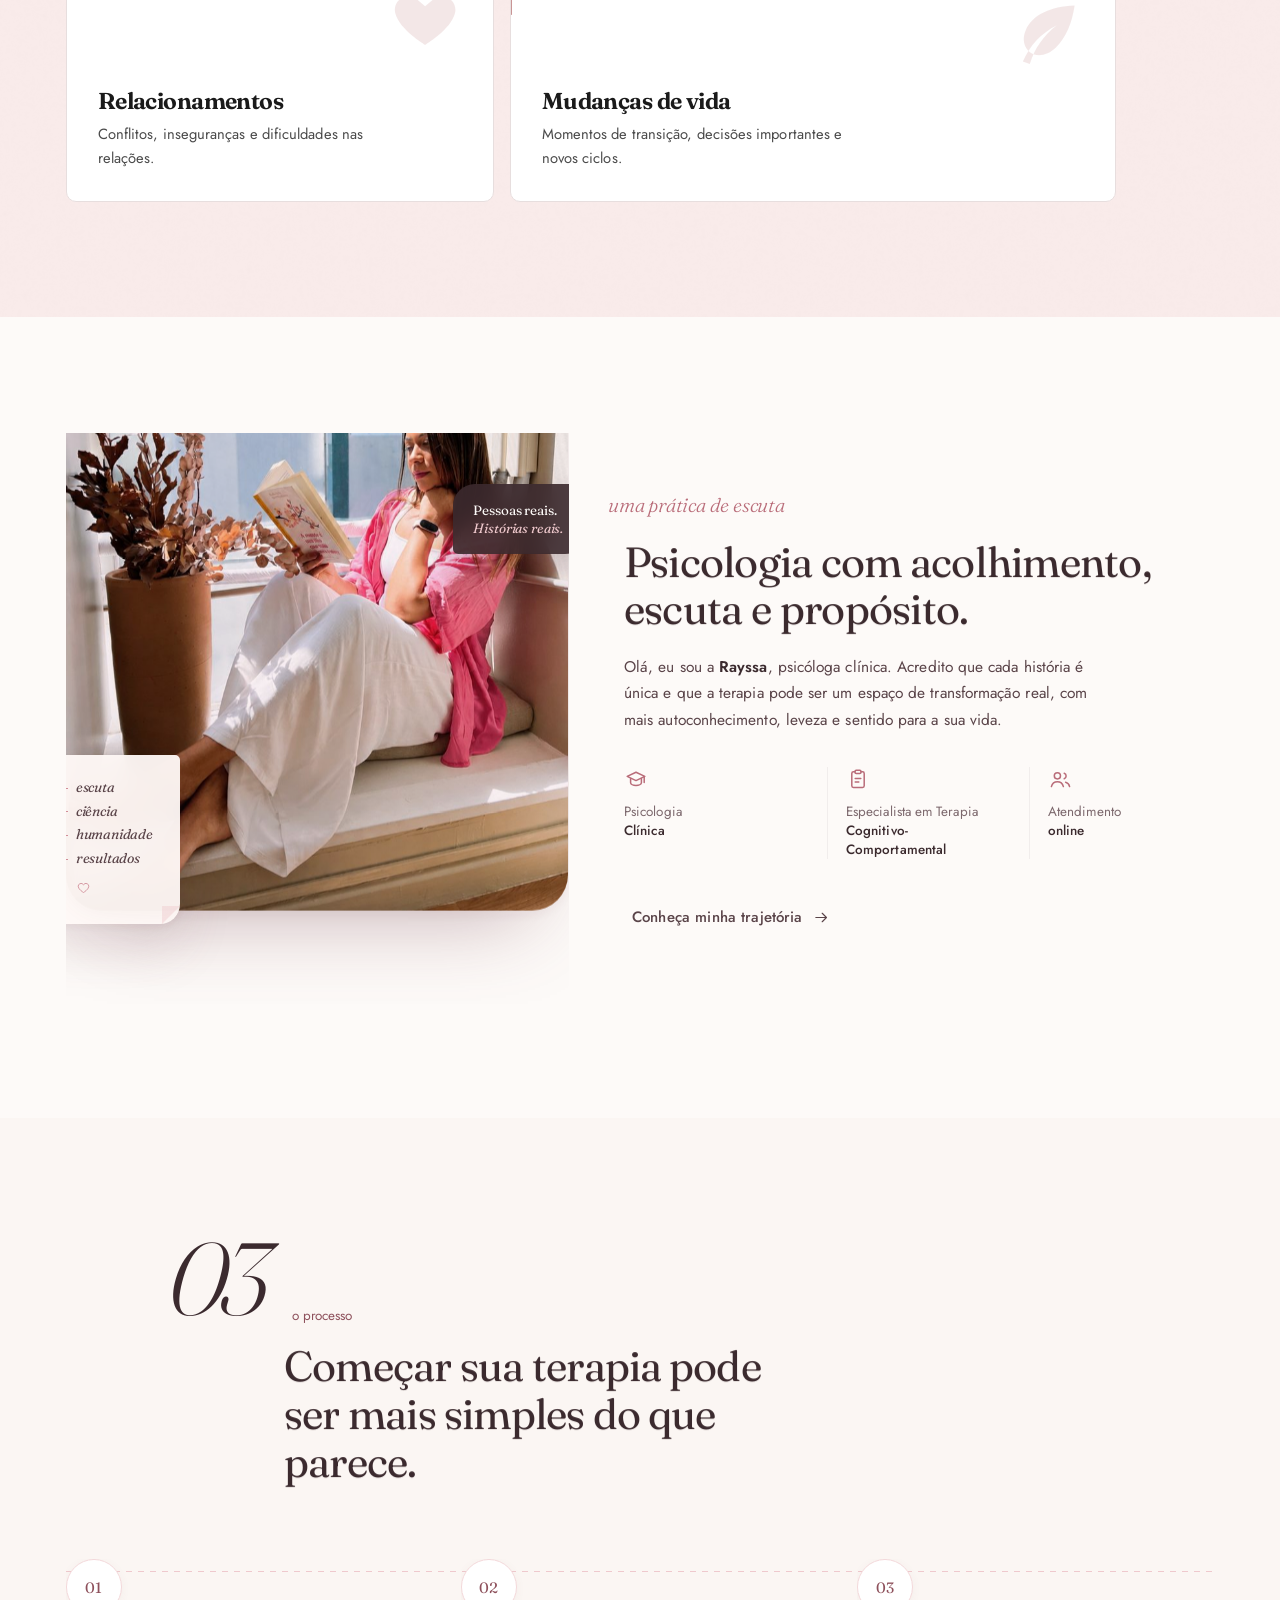
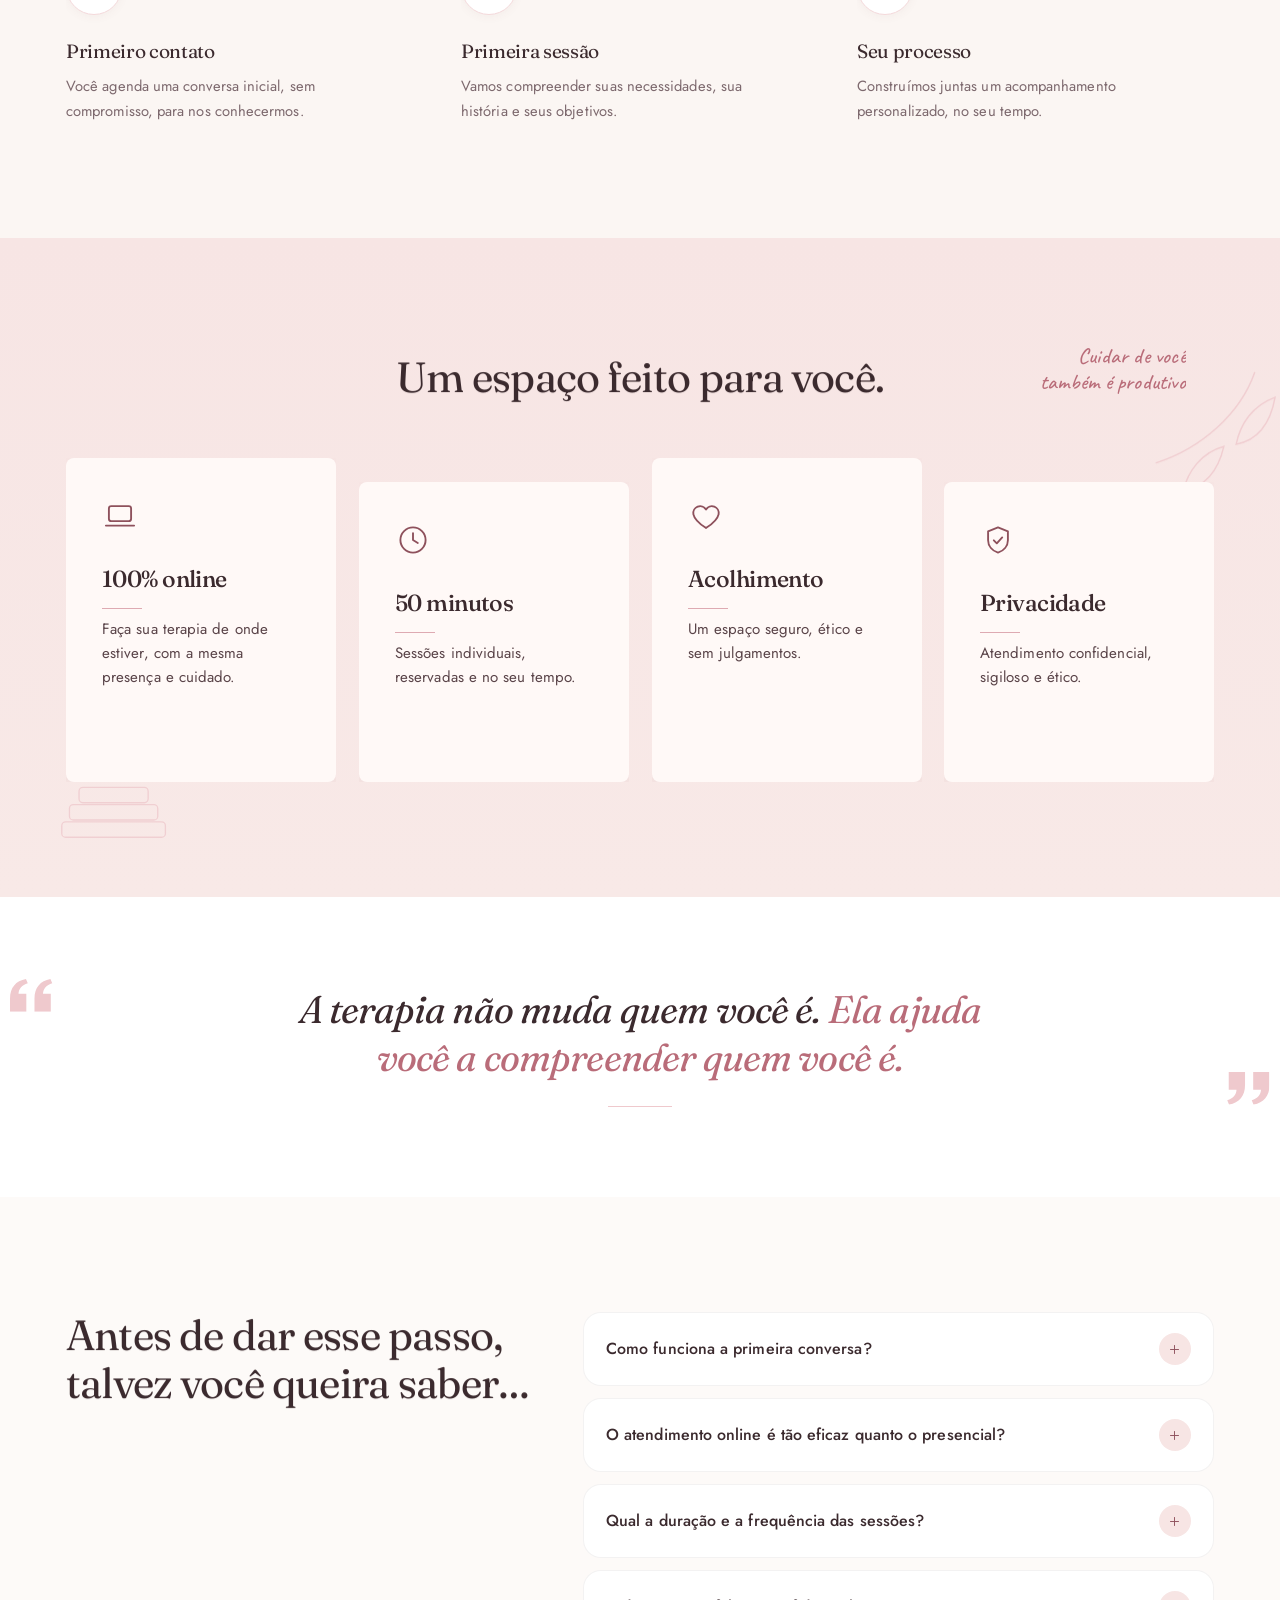
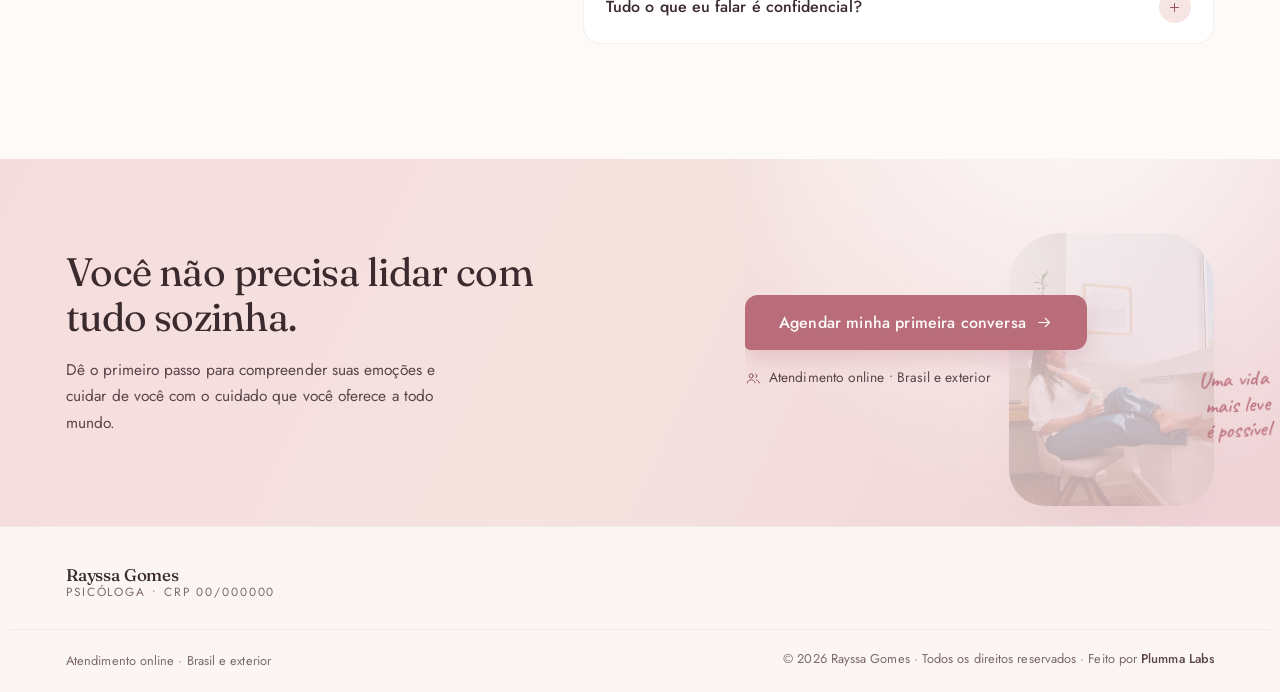
==== commit 833aebb5: "add" ====
--- a/index.html
+++ b/index.html
@@ -6,20 +6,20 @@
     <meta name="viewport" content="width=device-width, initial-scale=1, viewport-fit=cover">
     <title>Psicóloga | Rayssa Gomes | Atendimento online</title>
     <meta name="description"
-        content="Psicoterapia online para adultos, com acolhimento e escuta clínica. Atendimento para ansiedade, autoestima, relacionamentos e mudanças de vida.">
+        content="Psicoterapia online, com acolhimento e escuta clínica. Atendimento para ansiedade, autoestima, relacionamentos e mudanças de vida.">
     <meta name="robots" content="index, follow, max-image-preview:large, max-snippet:-1, max-video-preview:-1">
     <meta name="author" content="Rayssa Gomes">
     <meta name="theme-color" content="#FBF6F3">
     <meta property="og:site_name" content="Rayssa Gomes Psicóloga">
-    <meta property="og:title" content="Psicóloga online para adultos | Rayssa Gomes">
+    <meta property="og:title" content="Psicóloga online | Rayssa Gomes">
     <meta property="og:description"
         content="Psicoterapia online para ansiedade, autoestima, relacionamentos e mudanças de vida, com acolhimento e confidencialidade.">
     <meta property="og:type" content="website">
     <meta property="og:locale" content="pt_BR">
     <meta name="twitter:card" content="summary_large_image">
-    <meta name="twitter:title" content="Psicóloga online para adultos | Rayssa Gomes">
+    <meta name="twitter:title" content="Psicóloga online | Rayssa Gomes">
     <meta name="twitter:description"
-        content="Psicoterapia online para adultos, com acolhimento, escuta clínica e confidencialidade.">
+        content="Psicoterapia online, com acolhimento, escuta clínica e confidencialidade.">
     <script type="application/ld+json">
         {
             "@context": "https://schema.org",
@@ -29,7 +29,7 @@
                     "@id": "#rayssa-gomes",
                     "name": "Rayssa Gomes",
                     "jobTitle": "Psicóloga clínica",
-                    "description": "Psicóloga clínica com atendimento online para adultos.",
+                    "description": "Psicóloga clínica com atendimento online.",
                     "knowsAbout": [
                         "Psicoterapia online",
                         "Ansiedade",
@@ -40,7 +40,7 @@
                 },
                 {
                     "@type": "Service",
-                    "name": "Psicoterapia online para adultos",
+                    "name": "Psicoterapia online para todos",
                     "serviceType": "Psicoterapia online",
                     "provider": { "@id": "#rayssa-gomes" },
                     "areaServed": { "@type": "Country", "name": "Brasil" },
@@ -239,7 +239,7 @@
                     </h1>
 
                     <p class="hero__lead" data-reveal="up" data-delay="1">
-                        Psicoterapia online para adultos, baseada em acolhimento, escuta e ciência, para ajudar você a compreender
+                        Psicoterapia online, baseada em acolhimento, escuta e ciência, para ajudar você a compreender
                         suas emoções e construir uma vida com mais equilíbrio.
                     </p>
 
@@ -373,7 +373,7 @@
                             </svg><span>Especialista em Terapia<br><b>Cognitivo-Comportamental</b></span></li>
                         <li data-reveal="up"><svg class="ico">
                                 <use href="#i-users" />
-                            </svg><span>Atendimento<br><b>para adultos</b></span></li>
+                            </svg><span>Atendimento<br><b>online</b></span></li>
                     </ul>
 
                     <a href="#atendimento" class="button button--secondary" data-reveal="up">
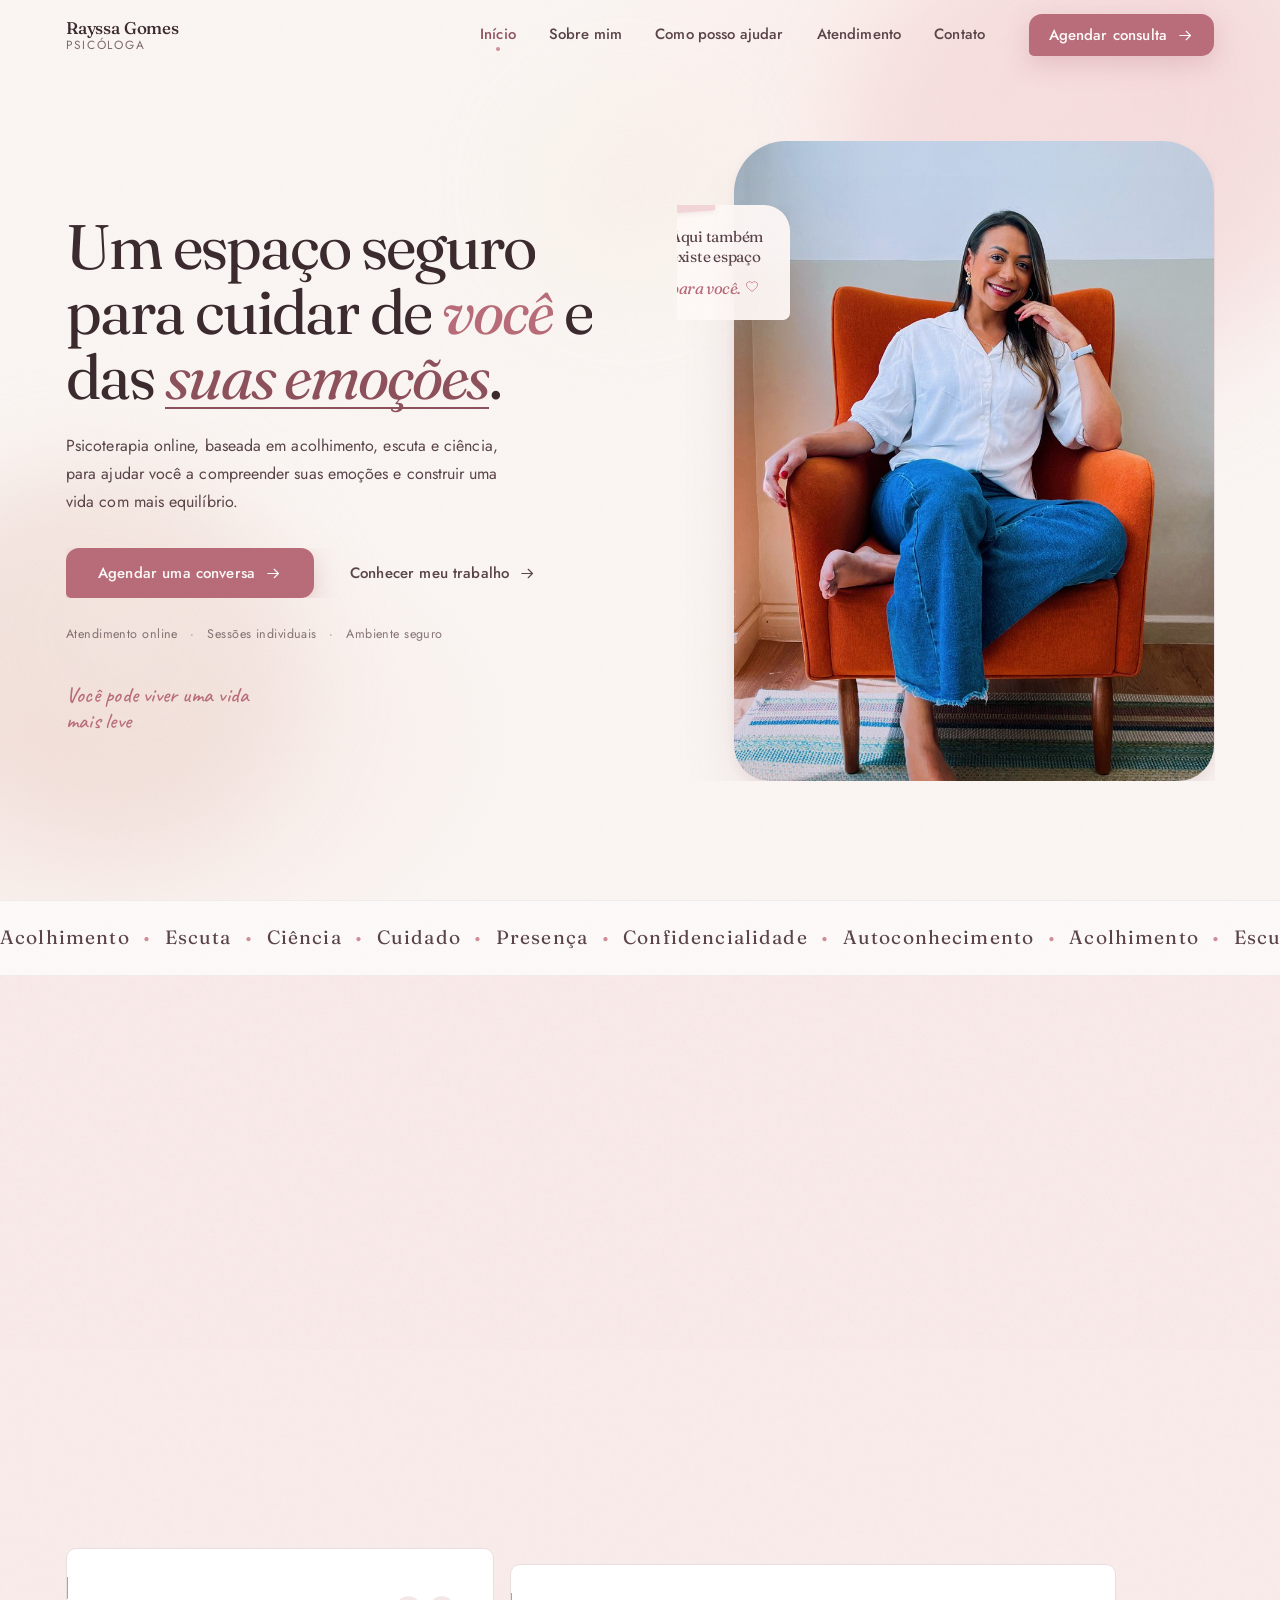
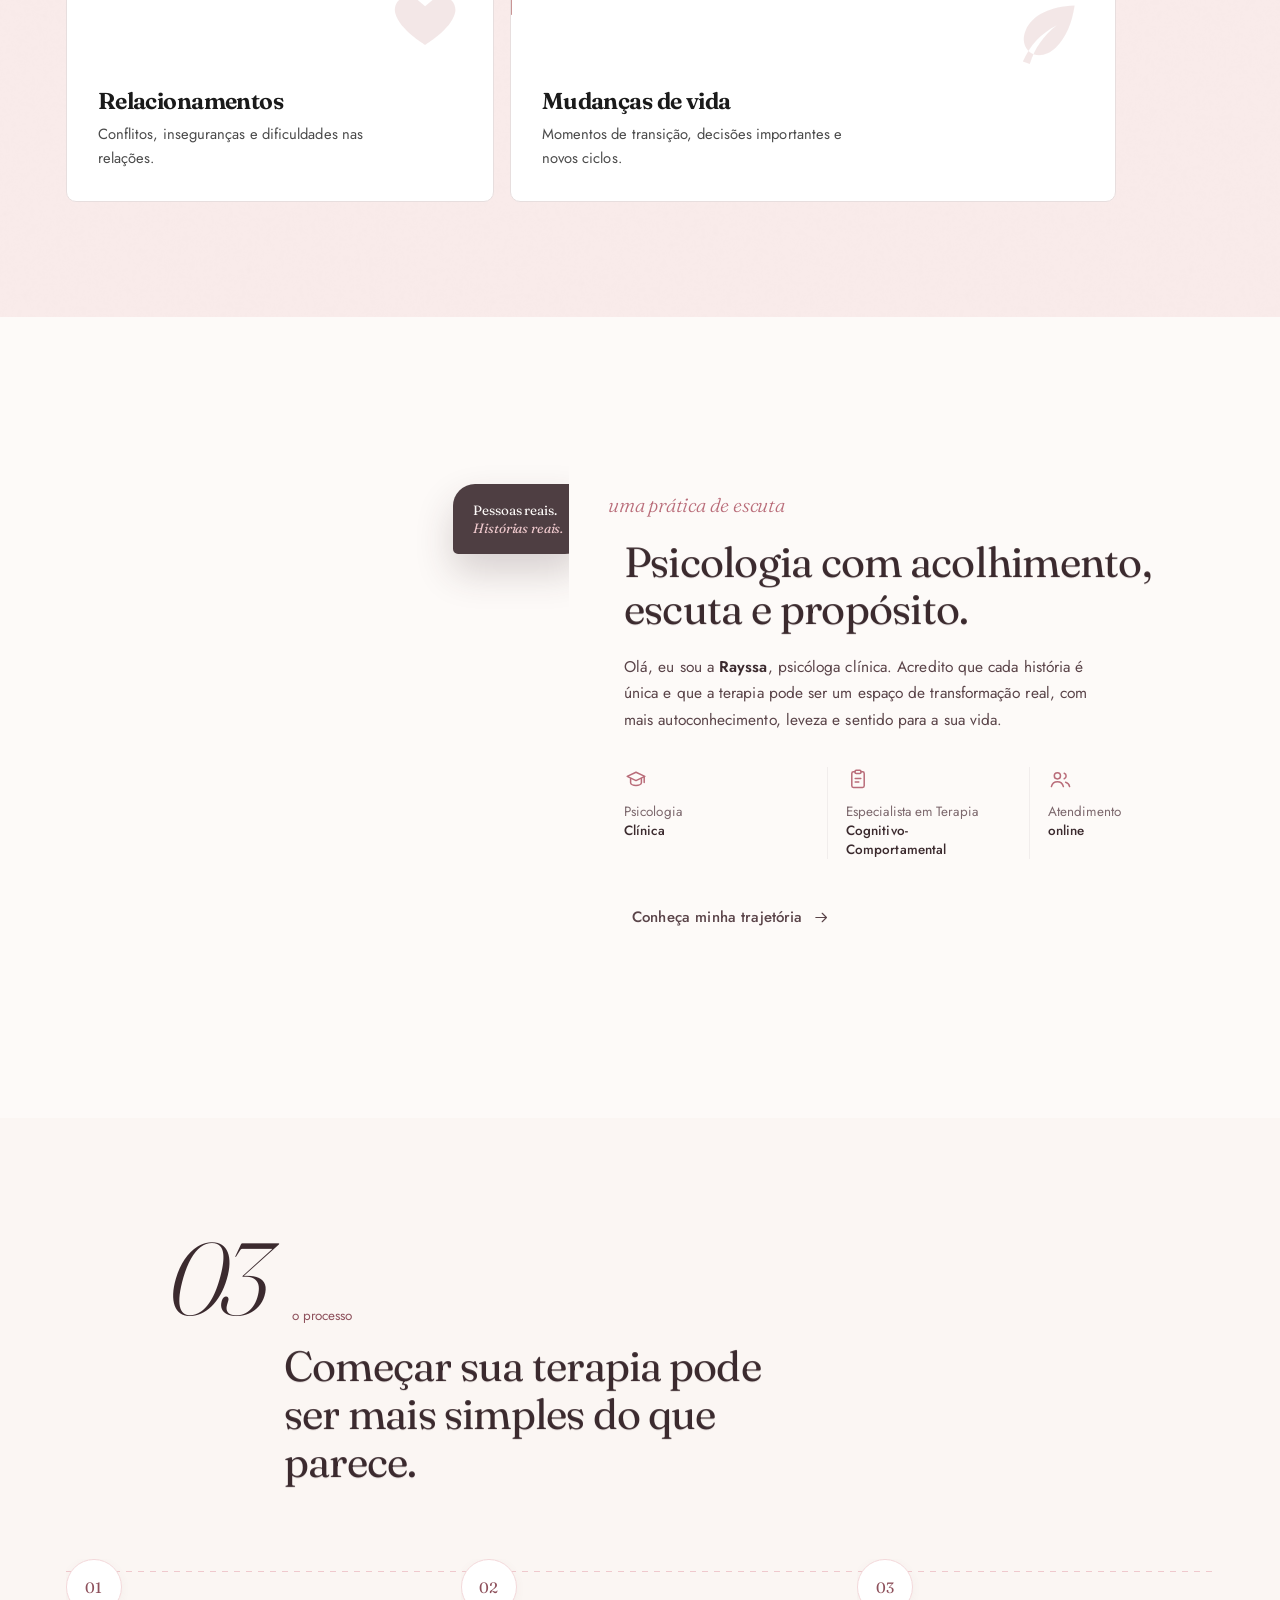
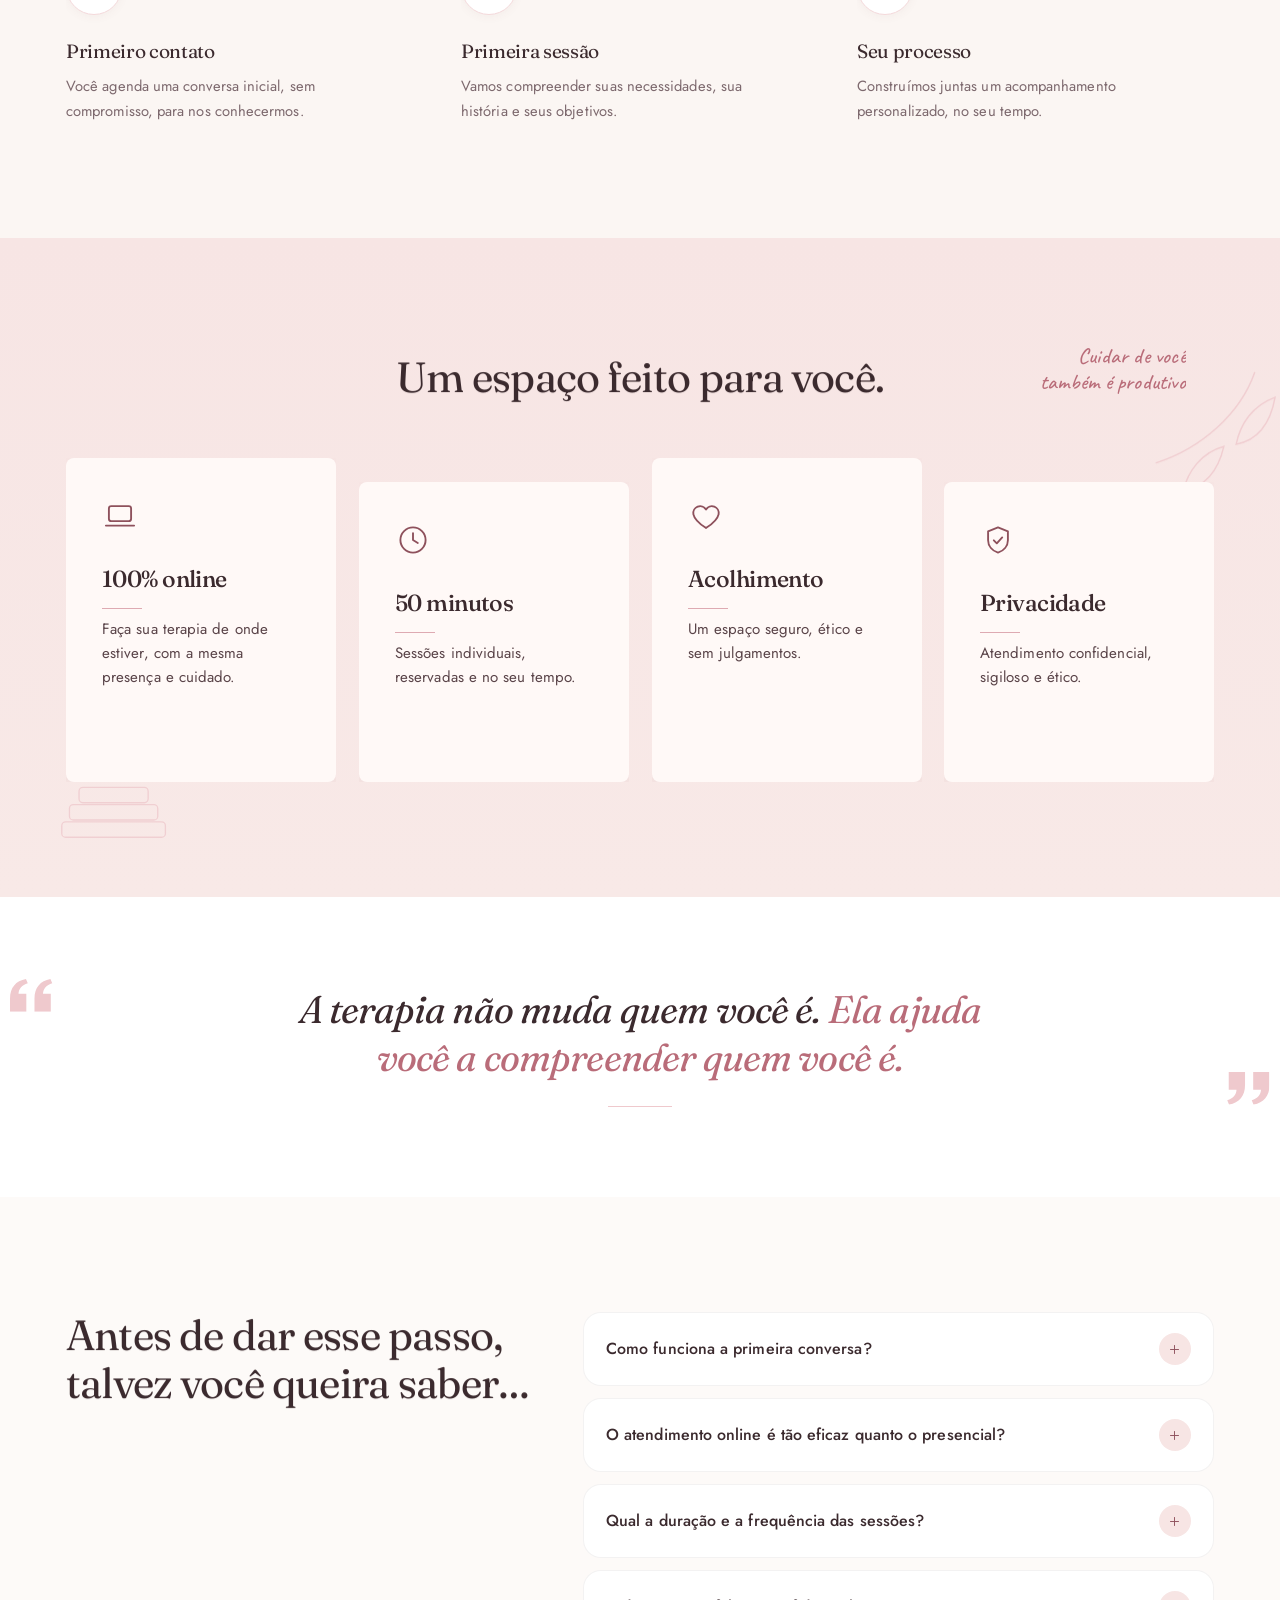
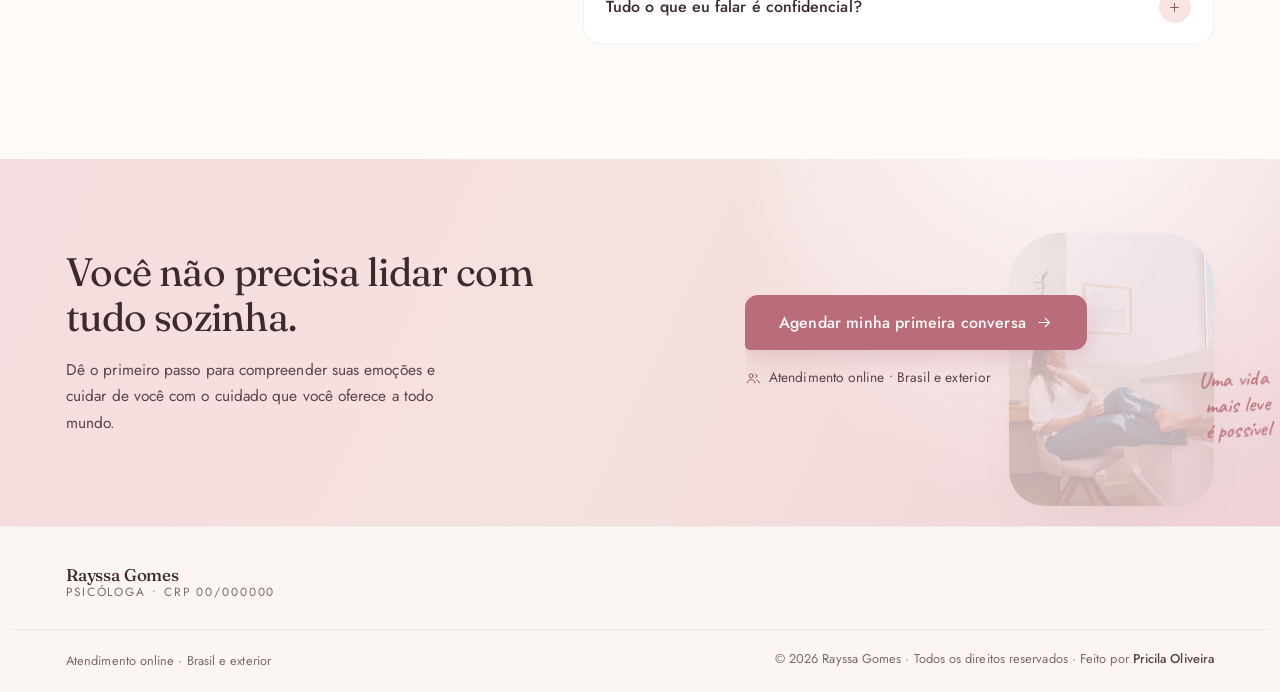
==== commit 3b072e0f: "add" ====
--- a/index.html
+++ b/index.html
@@ -586,7 +586,7 @@
         </div>
         <div class="foot__base wrap">
             <span>Atendimento online · Brasil e exterior</span>
-            <span>© 2026 Rayssa Gomes · Todos os direitos reservados · Feito por <a href="https://plumma.vercel.app" class="foot__link" target="_blank" rel="noopener noreferrer">Plumma Labs</a></span>
+            <span>© 2026 Rayssa Gomes · Todos os direitos reservados · Feito por <a href="https://www.pricilaoliveirarocha.com.br" class="foot__link" target="_blank" rel="noopener noreferrer">Pricila Oliveira</a></span>
         </div>
     </footer>
 
